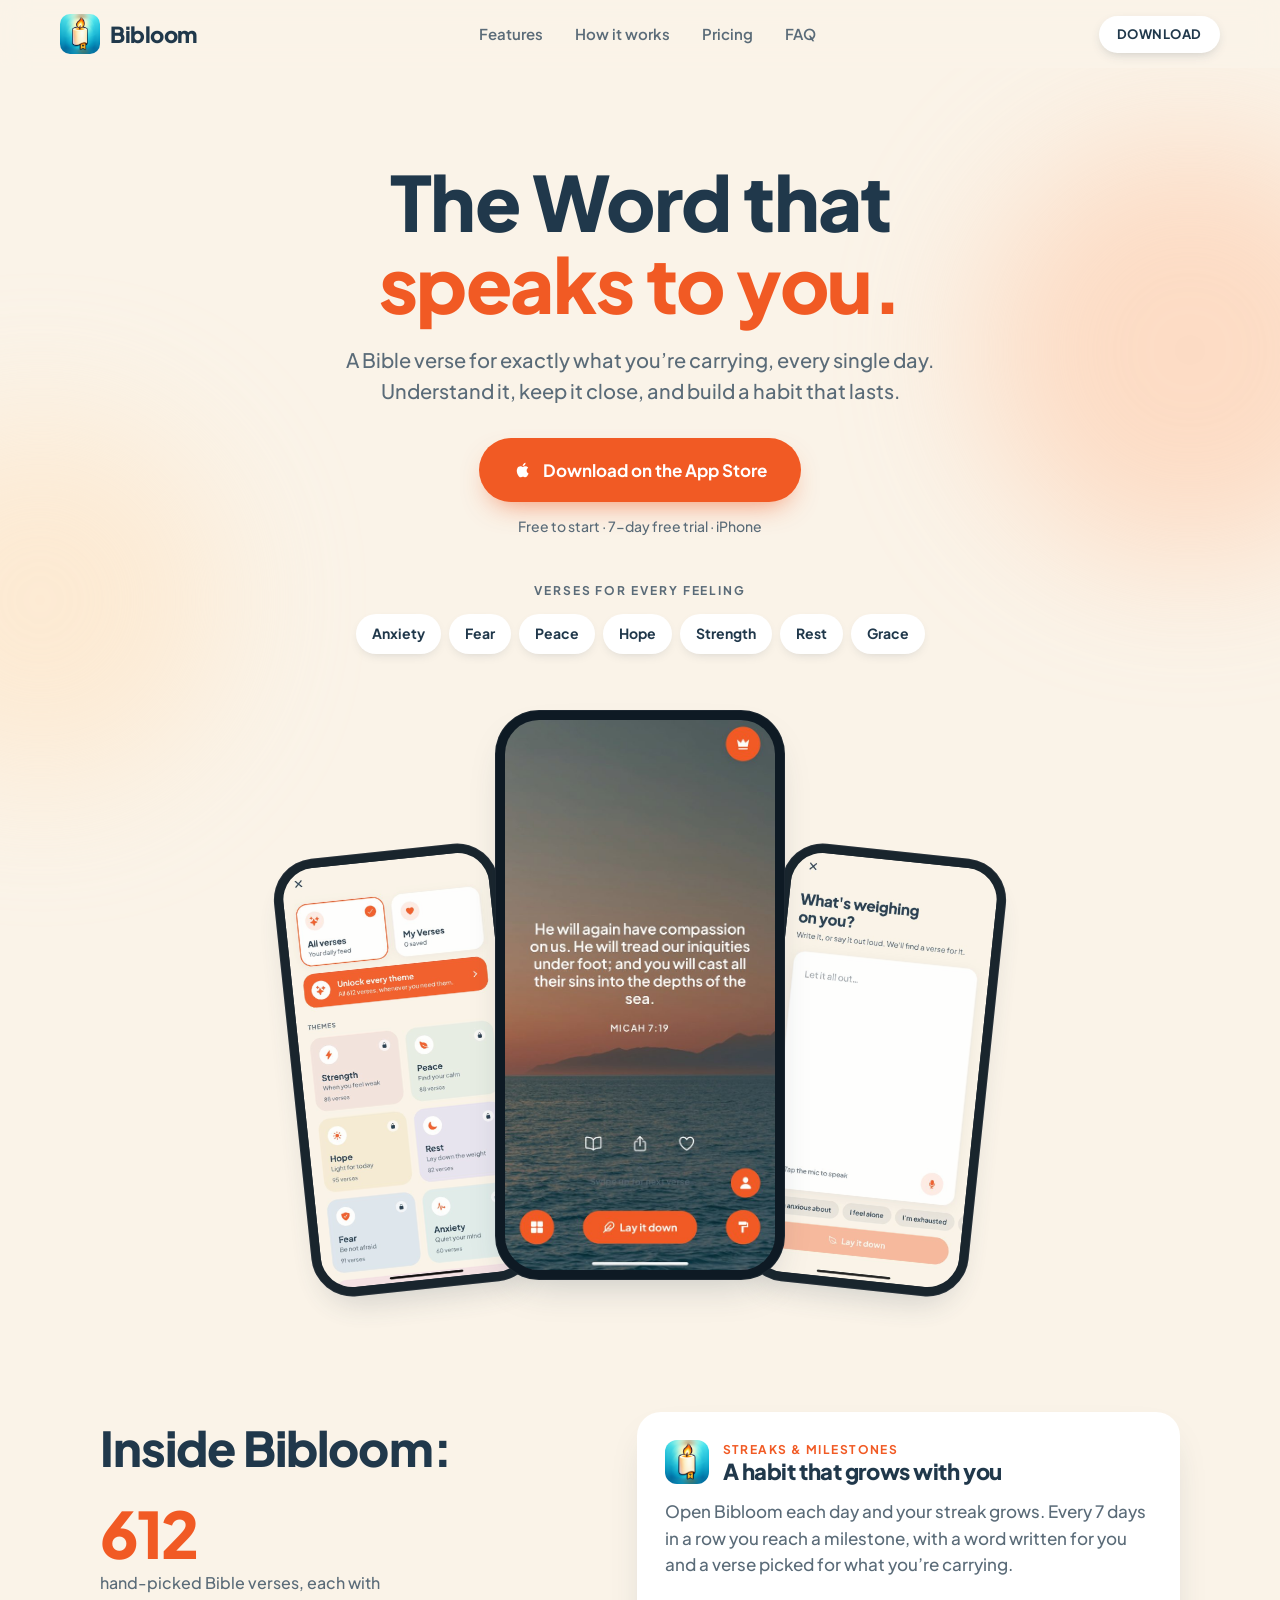
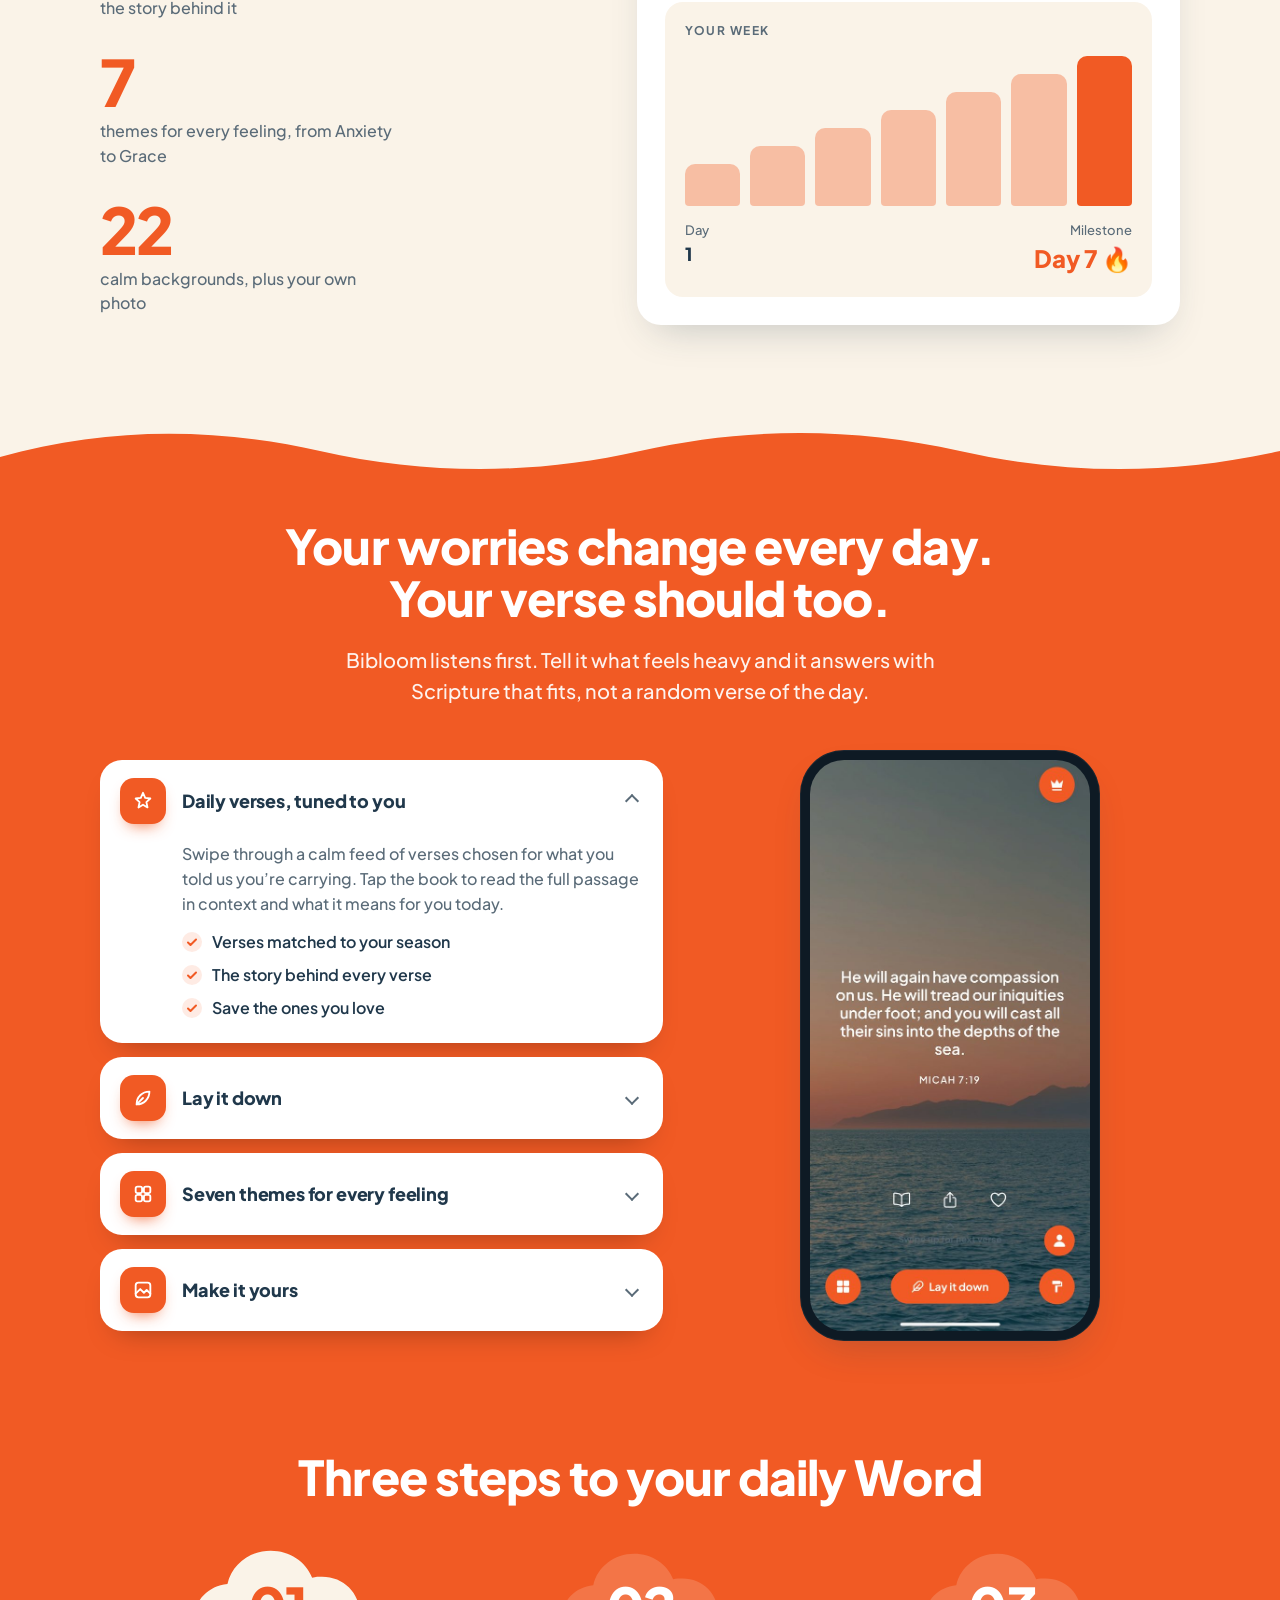
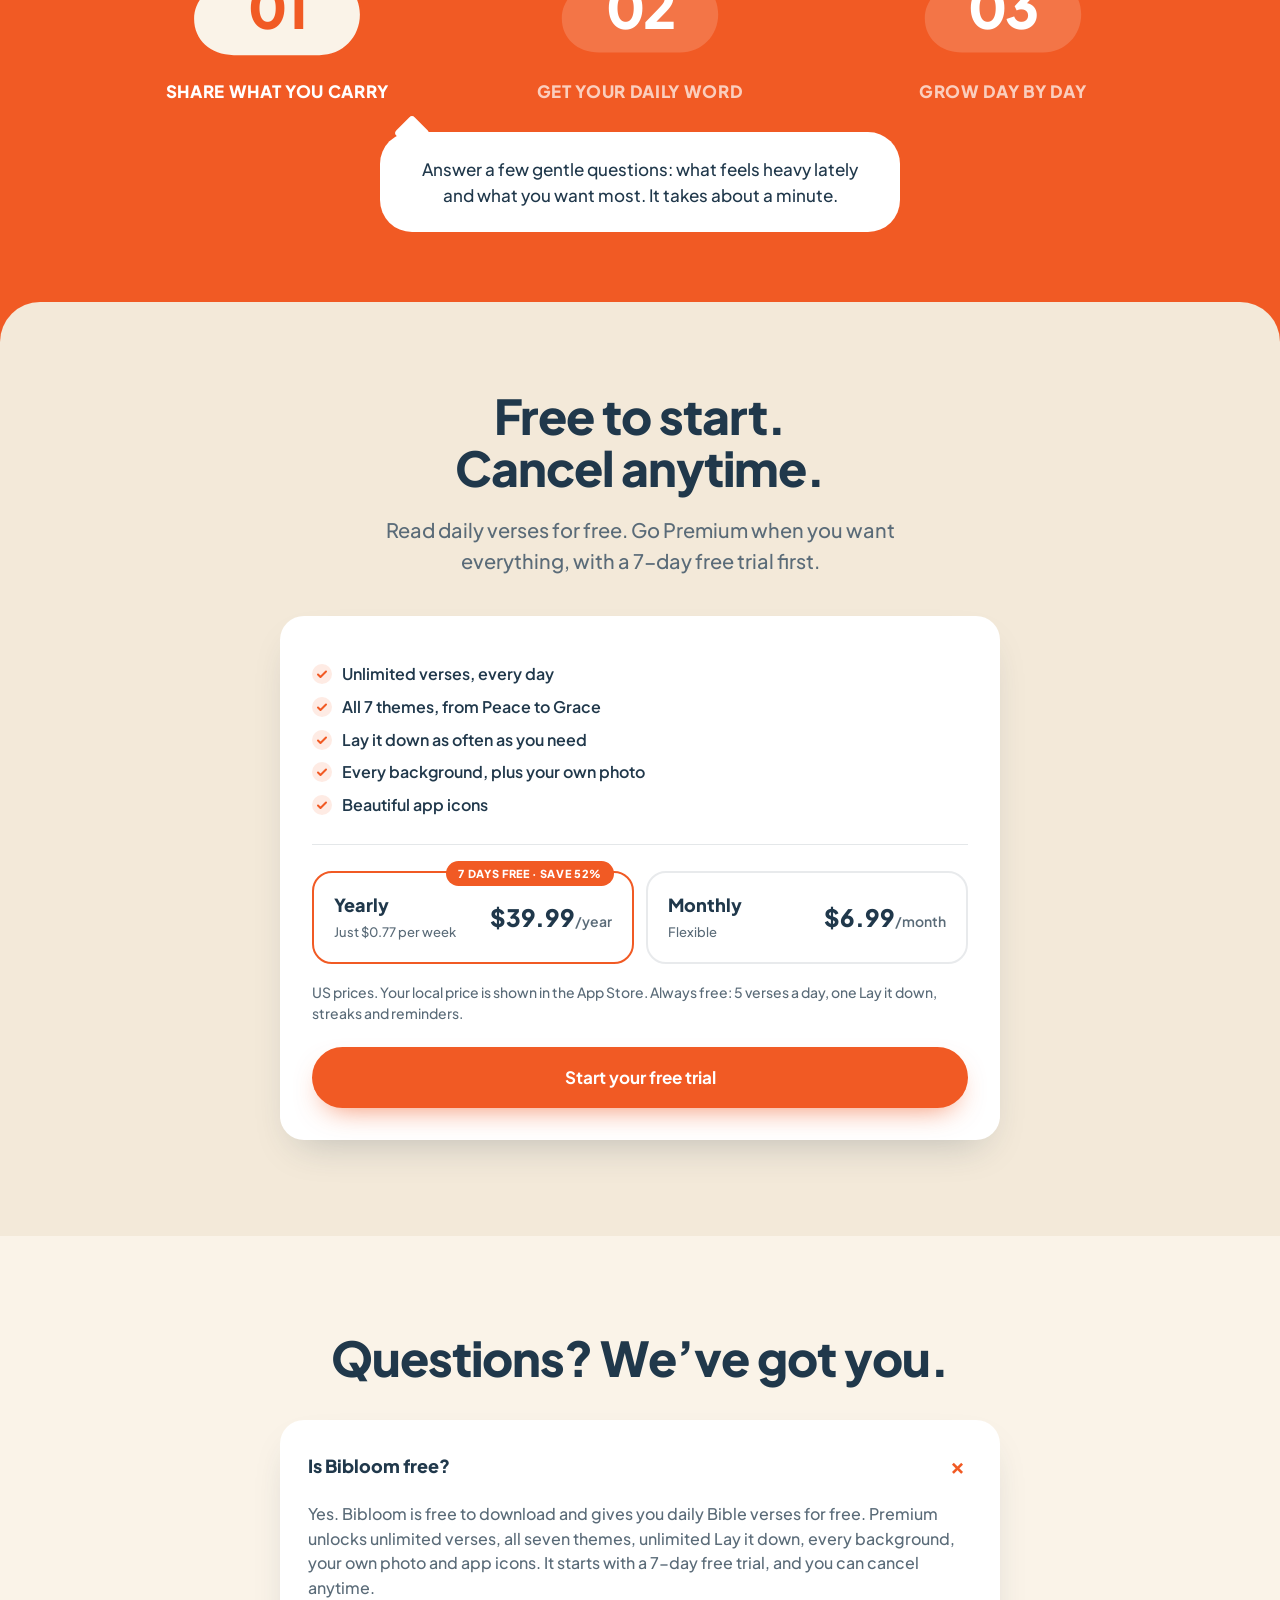
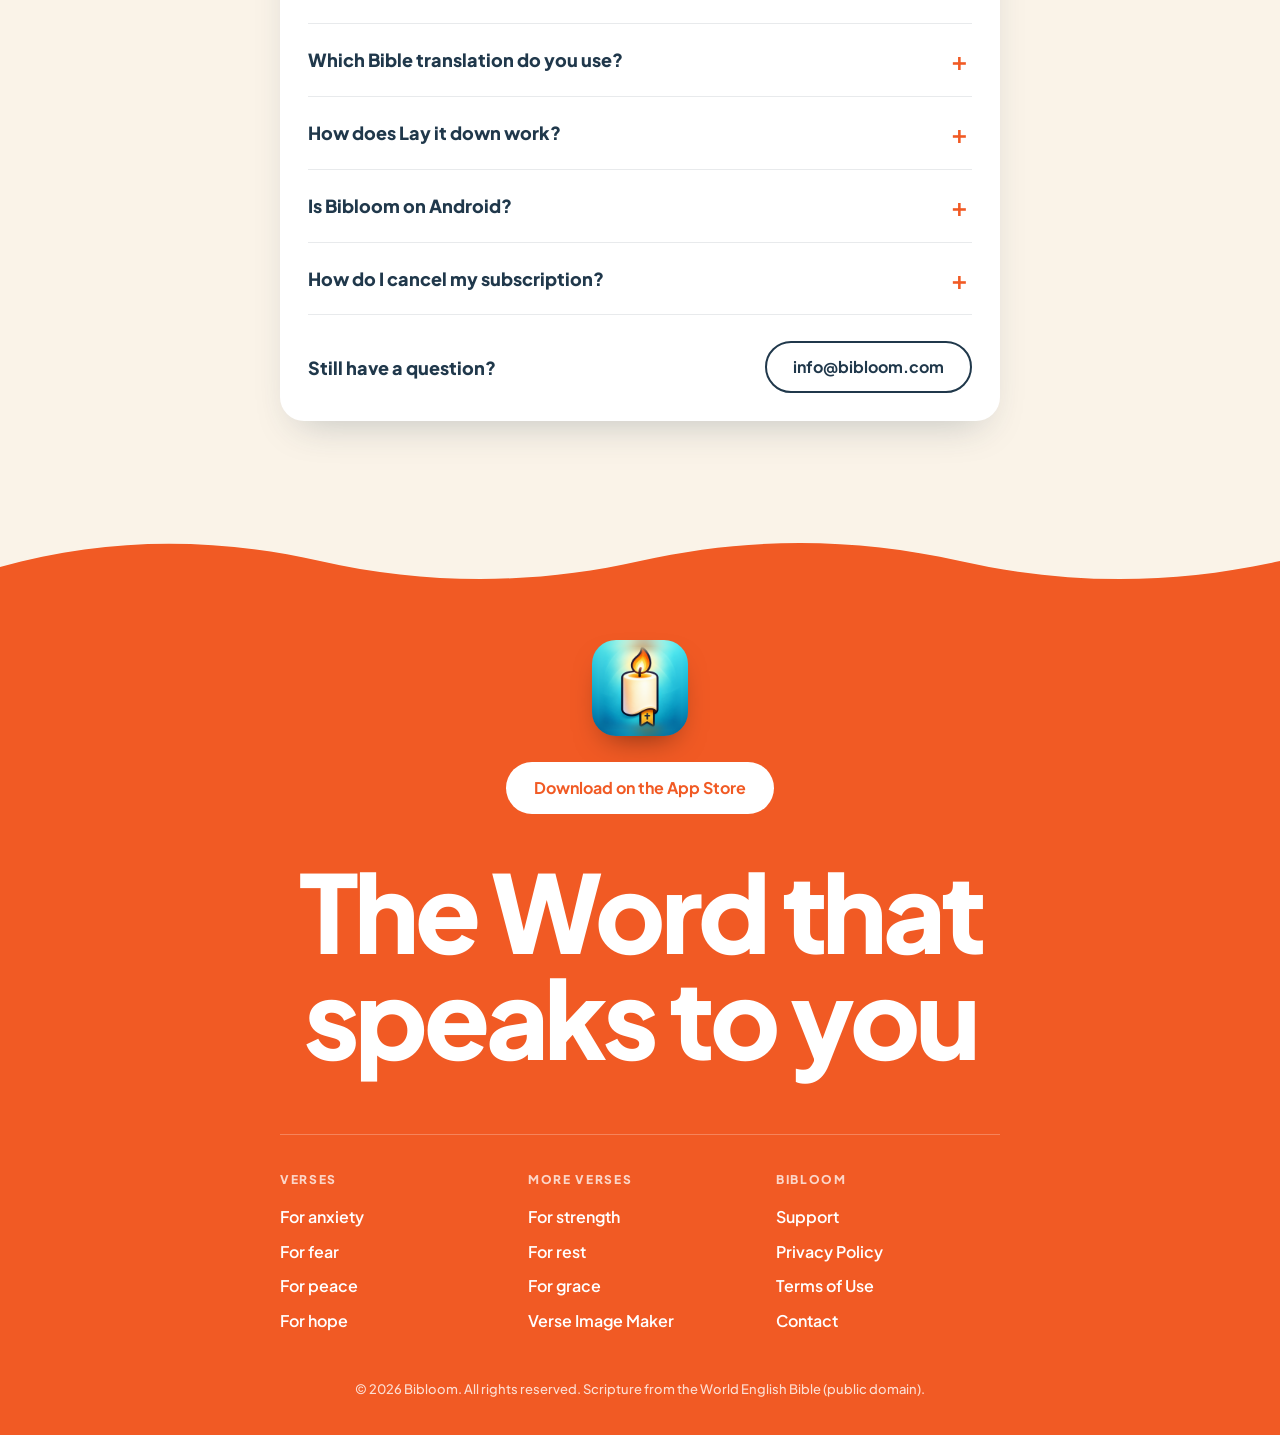
==== index.html @ 1c9a2fb6 "New landing page and app icon - Rebuilt the homepage with the new layout: hero with theme links,   p" ====
<!DOCTYPE html>
<html lang="en">
<head>
<meta charset="utf-8" />
<meta name="viewport" content="width=device-width, initial-scale=1" />

<title>Bibloom — Daily Bible Verses Tuned to How You Feel | iPhone App</title>
<meta name="description" content="Bibloom is a daily Bible verse app for iPhone. Get verses tuned to what you're carrying, understand the story behind each one, lay down what weighs on you, and build a daily habit. Verses for anxiety, fear, peace, hope, strength, rest and grace." />
<meta name="keywords" content="daily bible verses, bible verse of the day, bible app, bible verses for anxiety, bible verses for strength, bible verses for peace, bible verses for hope, christian app, devotional app, scripture app, encouraging bible verses" />
<link rel="canonical" href="https://maguid10.github.io/bibloom-site/" />
<meta name="theme-color" content="#FAF3E8" />
<meta name="robots" content="index, follow" />
<meta name="apple-itunes-app" content="app-id=6776219836" />

<meta property="og:type" content="website" />
<meta property="og:site_name" content="Bibloom" />
<meta property="og:title" content="Bibloom — The Word that speaks to you" />
<meta property="og:description" content="A Bible verse for exactly what you're carrying, every single day. Free to start on iPhone." />
<meta property="og:url" content="https://maguid10.github.io/bibloom-site/" />
<meta property="og:image" content="https://maguid10.github.io/bibloom-site/images/og.jpg" />
<meta name="twitter:card" content="summary_large_image" />
<meta name="twitter:title" content="Bibloom — The Word that speaks to you" />
<meta name="twitter:description" content="A Bible verse for exactly what you're carrying, every single day." />
<meta name="twitter:image" content="https://maguid10.github.io/bibloom-site/images/og.jpg" />

<link rel="icon" type="image/png" href="images/favicon.png" />
<link rel="apple-touch-icon" href="images/apple-touch-icon.png" />
<link rel="preconnect" href="https://fonts.googleapis.com" />
<link rel="preconnect" href="https://fonts.gstatic.com" crossorigin />
<link href="https://fonts.googleapis.com/css2?family=Plus+Jakarta+Sans:wght@500;600;700;800&display=swap" rel="stylesheet" />
<link rel="stylesheet" href="landing.css" />

<script type="application/ld+json">
{
  "@context": "https://schema.org",
  "@type": "MobileApplication",
  "name": "Bibloom",
  "operatingSystem": "iOS",
  "applicationCategory": "LifestyleApplication",
  "description": "A daily Bible verse app. Verses tuned to what you're carrying, the story behind every verse, Lay it down, themes, streaks and reminders.",
  "url": "https://maguid10.github.io/bibloom-site/",
  "downloadUrl": "https://apps.apple.com/app/id6776219836",
  "image": "https://maguid10.github.io/bibloom-site/images/icon.png",
  "offers": { "@type": "Offer", "price": "0", "priceCurrency": "USD" }
}
</script>
<script type="application/ld+json">
{
  "@context": "https://schema.org",
  "@type": "FAQPage",
  "mainEntity": [
    { "@type": "Question", "name": "Is Bibloom free?", "acceptedAnswer": { "@type": "Answer", "text": "Yes. Bibloom is free to download and gives you daily Bible verses for free. Bibloom Premium unlocks unlimited verses, all seven themes, unlimited Lay it down, every background, your own photo and app icons. It starts with a 7-day free trial and you can cancel anytime." } },
    { "@type": "Question", "name": "Which Bible translation does Bibloom use?", "acceptedAnswer": { "@type": "Answer", "text": "Bibloom uses the World English Bible (WEB), a modern public-domain translation." } },
    { "@type": "Question", "name": "How does Lay it down work?", "acceptedAnswer": { "@type": "Answer", "text": "Write or say what's weighing on you. Bibloom finds a real Bible verse that speaks to it, with a short word of encouragement." } },
    { "@type": "Question", "name": "Is Bibloom on Android?", "acceptedAnswer": { "@type": "Answer", "text": "Bibloom is available on iPhone today." } },
    { "@type": "Question", "name": "How do I cancel my subscription?", "acceptedAnswer": { "@type": "Answer", "text": "Open the Settings app on your iPhone, tap your name, then Subscriptions, and choose Bibloom. You can cancel anytime, including during the free trial." } }
  ]
}
</script>
</head>
<body>

<!-- ============ Header ============ -->
<header class="site-header" id="top">
  <div class="header-inner">
    <a class="brand" href="#top" aria-label="Bibloom home">
      <img src="images/icon.png" alt="" width="40" height="40" />
      <span>Bibloom</span>
    </a>
    <nav class="nav-desktop" aria-label="Main">
      <a href="#features">Features</a>
      <a href="#how-it-works">How it works</a>
      <a href="#pricing">Pricing</a>
      <a href="#faq">FAQ</a>
    </nav>
    <div class="header-actions">
      <a class="pill-btn" href="https://apps.apple.com/app/id6776219836">Download</a>
      <button class="menu-btn" type="button" aria-label="Open menu" aria-expanded="false" aria-controls="mobile-menu">
        <span></span><span></span>
      </button>
    </div>
  </div>
  <nav class="nav-mobile" id="mobile-menu" aria-label="Mobile" hidden>
    <a href="#features">Features</a>
    <a href="#how-it-works">How it works</a>
    <a href="#pricing">Pricing</a>
    <a href="#faq">FAQ</a>
    <a class="btn btn-primary" href="https://apps.apple.com/app/id6776219836">Download on the App Store</a>
  </nav>
</header>

<main>

<!-- ============ Hero ============ -->
<section class="hero">
  <div class="blob blob-1" aria-hidden="true"></div>
  <div class="blob blob-2" aria-hidden="true"></div>
  <div class="container hero-inner reveal">
    <h1>The Word that<br /><span class="accent">speaks to you.</span></h1>
    <p class="lead">A Bible verse for exactly what you’re carrying, every single day. Understand it, keep it close, and build a habit that lasts.</p>
    <a class="btn btn-primary btn-lg" href="https://apps.apple.com/app/id6776219836">
      <svg viewBox="0 0 24 24" width="20" height="20" aria-hidden="true"><path fill="currentColor" d="M16.37 12.6c-.02-2.2 1.8-3.26 1.88-3.31-1.02-1.5-2.62-1.7-3.19-1.72-1.36-.14-2.65.8-3.34.8-.69 0-1.75-.78-2.88-.76-1.48.02-2.85.86-3.61 2.19-1.54 2.67-.39 6.62 1.11 8.79.73 1.06 1.6 2.25 2.74 2.21 1.1-.04 1.52-.71 2.85-.71 1.33 0 1.7.71 2.87.69 1.18-.02 1.93-1.08 2.66-2.14.84-1.23 1.18-2.42 1.2-2.48-.03-.01-2.3-.88-2.29-3.56zM14.2 6.13c.6-.73 1.01-1.75.9-2.76-.87.04-1.92.58-2.54 1.31-.56.64-1.05 1.67-.92 2.66.97.07 1.96-.49 2.56-1.21z"/></svg>
      Download on the App Store
    </a>
    <p class="fine">Free to start · 7-day free trial · iPhone</p>

    <p class="kicker">Verses for every feeling</p>
    <ul class="theme-row">
      <li><a href="bible-verses-for-anxiety/">Anxiety</a></li>
      <li><a href="bible-verses-for-fear/">Fear</a></li>
      <li><a href="bible-verses-for-peace/">Peace</a></li>
      <li><a href="bible-verses-for-hope/">Hope</a></li>
      <li><a href="bible-verses-for-strength/">Strength</a></li>
      <li><a href="bible-verses-for-rest/">Rest</a></li>
      <li><a href="bible-verses-for-grace/">Grace</a></li>
    </ul>
  </div>

  <div class="container phones reveal">
    <figure class="phone phone-side"><img src="images/screens/categories.jpg" alt="Bibloom categories: Strength, Peace, Hope, Rest, Fear, Anxiety and Grace" loading="lazy" /></figure>
    <figure class="phone phone-main"><img src="images/screens/home.jpg" alt="Bibloom home feed showing Micah 7:19 over a sunset sea" /></figure>
    <figure class="phone phone-side"><img src="images/screens/lay-it-down.jpg" alt="Lay it down: What's weighing on you?" loading="lazy" /></figure>
  </div>
</section>

<!-- ============ Numbers + streak card ============ -->
<section class="numbers">
  <div class="container numbers-grid">
    <div class="reveal">
      <h2 class="section-title left">Inside Bibloom:</h2>
      <dl class="stats">
        <div><dt>612</dt><dd>hand-picked Bible verses, each with the story behind it</dd></div>
        <div><dt>7</dt><dd>themes for every feeling, from Anxiety to Grace</dd></div>
        <div><dt>22</dt><dd>calm backgrounds, plus your own photo</dd></div>
      </dl>
    </div>

    <article class="card streak-card reveal">
      <div class="card-head">
        <img src="images/icon.png" alt="" width="44" height="44" />
        <div>
          <p class="card-kicker">Streaks &amp; milestones</p>
          <h3>A habit that grows with you</h3>
        </div>
      </div>
      <p>Open Bibloom each day and your streak grows. Every 7 days in a row you reach a milestone, with a word written for you and a verse picked for what you’re carrying.</p>
      <div class="week" aria-label="Example week of a streak">
        <p class="week-label">Your week</p>
        <div class="week-bars">
          <span style="--h:28%"></span><span style="--h:40%"></span><span style="--h:52%"></span><span style="--h:64%"></span><span style="--h:76%"></span><span style="--h:88%"></span><span class="peak" style="--h:100%"></span>
        </div>
        <div class="week-foot">
          <div><small>Day</small><strong>1</strong></div>
          <div class="right"><small>Milestone</small><strong class="accent">Day 7 🔥</strong></div>
        </div>
      </div>
    </article>
  </div>
</section>

<!-- ============ Features (accent section) ============ -->
<div class="wave wave-top" aria-hidden="true"><svg viewBox="0 0 1440 80" preserveAspectRatio="none"><path d="M0,48 C120,8 240,8 360,40 C480,72 600,72 720,40 C840,8 960,8 1080,40 C1200,72 1320,72 1440,40 L1440,80 L0,80 Z"/></svg></div>
<section class="accent-section" id="features">
  <div class="container">
    <div class="section-intro reveal">
      <h2 class="section-title light">Your worries change every day.<br />Your verse should too.</h2>
      <p class="lead light">Bibloom listens first. Tell it what feels heavy and it answers with Scripture that fits, not a random verse of the day.</p>
    </div>

    <div class="features reveal">
      <div class="feature-list" role="tablist" aria-label="Bibloom features">
        <details class="feature" open data-shot="images/screens/home.jpg">
          <summary role="tab">
            <span class="f-icon" aria-hidden="true"><svg viewBox="0 0 24 24"><path d="M12 3l2.4 5.6L20 9.3l-4.3 3.9 1.2 5.8L12 16l-4.9 3 1.2-5.8L4 9.3l5.6-.7z"/></svg></span>
            <span class="f-title">Daily verses, tuned to you</span>
            <span class="chev" aria-hidden="true"></span>
          </summary>
          <div class="f-body">
            <p>Swipe through a calm feed of verses chosen for what you told us you’re carrying. Tap the book to read the full passage in context and what it means for you today.</p>
            <ul class="ticks"><li>Verses matched to your season</li><li>The story behind every verse</li><li>Save the ones you love</li></ul>
            <img class="f-shot-inline" src="images/screens/home.jpg" alt="Bibloom verse feed" loading="lazy" />
          </div>
        </details>

        <details class="feature" data-shot="images/screens/lay-it-down.jpg">
          <summary role="tab">
            <span class="f-icon" aria-hidden="true"><svg viewBox="0 0 24 24"><path d="M5 19c8 0 14-6 14-14-8 0-14 6-14 14zm0 0l7-7"/></svg></span>
            <span class="f-title">Lay it down</span>
            <span class="chev" aria-hidden="true"></span>
          </summary>
          <div class="f-body">
            <p>Write it, or say it out loud. Bibloom meets you with a real Bible verse that speaks to it and a short word of encouragement. A quiet way to give your worries to God.</p>
            <ul class="ticks"><li>Type or speak, on-device voice input</li><li>A real verse, never made up</li><li>Share it as a beautiful image</li></ul>
            <img class="f-shot-inline" src="images/screens/lay-it-down.jpg" alt="Lay it down screen" loading="lazy" />
          </div>
        </details>

        <details class="feature" data-shot="images/screens/categories.jpg">
          <summary role="tab">
            <span class="f-icon" aria-hidden="true"><svg viewBox="0 0 24 24"><rect x="4" y="4" width="7" height="7" rx="2"/><rect x="13" y="4" width="7" height="7" rx="2"/><rect x="4" y="13" width="7" height="7" rx="2"/><rect x="13" y="13" width="7" height="7" rx="2"/></svg></span>
            <span class="f-title">Seven themes for every feeling</span>
            <span class="chev" aria-hidden="true"></span>
          </summary>
          <div class="f-body">
            <p>Strength when you feel weak. Peace to find your calm. Hope, Rest, Fear, Anxiety and Grace. Jump straight to the words you need right now.</p>
            <ul class="ticks"><li>7 themes, over 600 verses</li><li>My Verses for everything you saved</li><li>New verses every day</li></ul>
            <img class="f-shot-inline" src="images/screens/categories.jpg" alt="Bibloom themes" loading="lazy" />
          </div>
        </details>

        <details class="feature" data-shot="images/screens/customize.jpg">
          <summary role="tab">
            <span class="f-icon" aria-hidden="true"><svg viewBox="0 0 24 24"><rect x="4" y="4" width="16" height="16" rx="3"/><path d="M4 16l5-5 4 4 3-3 4 4"/></svg></span>
            <span class="f-title">Make it yours</span>
            <span class="chev" aria-hidden="true"></span>
          </summary>
          <div class="f-body">
            <p>Pick from 22 calm backgrounds or use your own photo, and choose the app icon you love. Every verse feels like it was made for you.</p>
            <ul class="ticks"><li>22 backgrounds</li><li>Your own photo as background</li><li>Beautiful app icons</li></ul>
            <img class="f-shot-inline" src="images/screens/customize.jpg" alt="Customize backgrounds and app icons" loading="lazy" />
          </div>
        </details>
      </div>

      <figure class="phone feature-phone" aria-hidden="true"><img id="feature-shot" src="images/screens/home.jpg" alt="" /></figure>
    </div>
  </div>

  <!-- How it works -->
  <div class="container steps-wrap" id="how-it-works">
    <h2 class="section-title light reveal">Three steps to your daily Word</h2>
    <div class="steps reveal" role="tablist">
      <button class="step is-active" type="button" data-step="0" role="tab" aria-selected="true">
        <span class="step-num"><svg class="cloud" viewBox="0 0 200 140" aria-hidden="true"><path d="M52 124c-26 0-44-17-44-40 0-21 16-37 37-39 5-22 25-37 48-37 21 0 39 12 46 30 4-1 7-1 11-1 24 0 42 18 42 42 0 25-19 45-45 45z"/></svg><b>01</b></span>
        <span class="step-title">Share what you carry</span>
      </button>
      <button class="step" type="button" data-step="1" role="tab" aria-selected="false">
        <span class="step-num"><svg class="cloud" viewBox="0 0 200 140" aria-hidden="true"><path d="M52 124c-26 0-44-17-44-40 0-21 16-37 37-39 5-22 25-37 48-37 21 0 39 12 46 30 4-1 7-1 11-1 24 0 42 18 42 42 0 25-19 45-45 45z"/></svg><b>02</b></span>
        <span class="step-title">Get your daily Word</span>
      </button>
      <button class="step" type="button" data-step="2" role="tab" aria-selected="false">
        <span class="step-num"><svg class="cloud" viewBox="0 0 200 140" aria-hidden="true"><path d="M52 124c-26 0-44-17-44-40 0-21 16-37 37-39 5-22 25-37 48-37 21 0 39 12 46 30 4-1 7-1 11-1 24 0 42 18 42 42 0 25-19 45-45 45z"/></svg><b>03</b></span>
        <span class="step-title">Grow day by day</span>
      </button>
    </div>
    <div class="bubble reveal" aria-live="polite">
      <p data-copy="0">Answer a few gentle questions: what feels heavy lately and what you want most. It takes about a minute.</p>
      <p data-copy="1" hidden>Your feed fills with verses for exactly that, each with the story behind it. Save them, share them, or lay down something new.</p>
      <p data-copy="2" hidden>Gentle reminders through your day, a streak that grows, and a milestone every 7 days to celebrate how far you’ve come.</p>
    </div>
  </div>
</section>

<!-- ============ Pricing ============ -->
<section class="pricing" id="pricing">
  <div class="container narrow">
    <div class="section-intro reveal">
      <h2 class="section-title">Free to start.<br />Cancel anytime.</h2>
      <p class="lead">Read daily verses for free. Go Premium when you want everything, with a 7-day free trial first.</p>
    </div>

    <article class="card price-card reveal">
      <ul class="ticks dark">
        <li>Unlimited verses, every day</li>
        <li>All 7 themes, from Peace to Grace</li>
        <li>Lay it down as often as you need</li>
        <li>Every background, plus your own photo</li>
        <li>Beautiful app icons</li>
      </ul>
      <hr />
      <div class="plans">
        <div class="plan plan-best">
          <span class="plan-badge">7 days free · Save 52%</span>
          <div><strong>Yearly</strong><small>Just $0.77 per week</small></div>
          <p class="plan-price">$39.99<span>/year</span></p>
        </div>
        <div class="plan">
          <div><strong>Monthly</strong><small>Flexible</small></div>
          <p class="plan-price">$6.99<span>/month</span></p>
        </div>
      </div>
      <p class="note">US prices. Your local price is shown in the App Store. Always free: 5 verses a day, one Lay it down, streaks and reminders.</p>
      <a class="btn btn-primary btn-block" href="https://apps.apple.com/app/id6776219836">Start your free trial</a>
    </article>
  </div>
</section>

<!-- ============ FAQ + contact ============ -->
<section class="faq" id="faq">
  <div class="container narrow">
    <div class="section-intro reveal">
      <h2 class="section-title">Questions? We’ve got you.</h2>
    </div>
    <div class="card faq-card reveal">
      <details class="qa" open>
        <summary>Is Bibloom free?</summary>
        <p>Yes. Bibloom is free to download and gives you daily Bible verses for free. Premium unlocks unlimited verses, all seven themes, unlimited Lay it down, every background, your own photo and app icons. It starts with a 7-day free trial, and you can cancel anytime.</p>
      </details>
      <details class="qa">
        <summary>Which Bible translation do you use?</summary>
        <p>Bibloom uses the World English Bible (WEB), a modern public-domain translation.</p>
      </details>
      <details class="qa">
        <summary>How does Lay it down work?</summary>
        <p>Write or say what’s weighing on you. Bibloom finds a real Bible verse that speaks to it, with a short word of encouragement. If you’re going through something very hard, it points you to people who can help right away.</p>
      </details>
      <details class="qa">
        <summary>Is Bibloom on Android?</summary>
        <p>Bibloom is available on iPhone today.</p>
      </details>
      <details class="qa">
        <summary>How do I cancel my subscription?</summary>
        <p>Open the Settings app on your iPhone, tap your name, then Subscriptions, and choose Bibloom. You can cancel anytime, including during the free trial.</p>
      </details>
      <div class="contact">
        <p>Still have a question?</p>
        <a class="btn btn-outline" href="mailto:info@bibloom.com">info@bibloom.com</a>
      </div>
    </div>
  </div>
</section>

</main>

<!-- ============ Footer ============ -->
<div class="wave wave-top" aria-hidden="true"><svg viewBox="0 0 1440 80" preserveAspectRatio="none"><path d="M0,48 C120,8 240,8 360,40 C480,72 600,72 720,40 C840,8 960,8 1080,40 C1200,72 1320,72 1440,40 L1440,80 L0,80 Z"/></svg></div>
<footer class="site-footer">
  <div class="container">
    <div class="footer-mark">
      <img src="images/icon.png" alt="Bibloom" width="96" height="96" />
    </div>
    <a class="btn btn-light" href="https://apps.apple.com/app/id6776219836">Download on the App Store</a>
    <p class="footer-title">The Word that<br />speaks to you</p>

    <div class="footer-links">
      <div>
        <p>Verses</p>
        <a href="bible-verses-for-anxiety/">For anxiety</a>
        <a href="bible-verses-for-fear/">For fear</a>
        <a href="bible-verses-for-peace/">For peace</a>
        <a href="bible-verses-for-hope/">For hope</a>
      </div>
      <div>
        <p>More verses</p>
        <a href="bible-verses-for-strength/">For strength</a>
        <a href="bible-verses-for-rest/">For rest</a>
        <a href="bible-verses-for-grace/">For grace</a>
        <a href="image-maker/">Verse Image Maker</a>
      </div>
      <div>
        <p>Bibloom</p>
        <a href="https://maguid10.github.io/bibloom-legal/support.html">Support</a>
        <a href="https://maguid10.github.io/bibloom-legal/privacy.html">Privacy Policy</a>
        <a href="https://maguid10.github.io/bibloom-legal/terms.html">Terms of Use</a>
        <a href="mailto:info@bibloom.com">Contact</a>
      </div>
    </div>
    <p class="copyright">© 2026 Bibloom. All rights reserved. Scripture from the World English Bible (public domain).</p>
  </div>
</footer>

<script src="landing.js" defer></script>
</body>
</html>
---- landing.css ----
/* Bibloom landing — same palette and type as the app. */
:root {
  --cream: #FAF3E8;
  --cream-2: #F3E9D9;
  --ink: #20384B;
  --ink-soft: #5A6B78;
  --accent: #F15A24;
  --accent-dark: #D9481A;
  --accent-soft: rgba(241, 90, 36, 0.12);
  --white: #FFFFFF;
  --radius: 24px;
  --shadow: 0 18px 40px -18px rgba(32, 56, 75, 0.28);
  --font: 'Plus Jakarta Sans', system-ui, -apple-system, 'Segoe UI', sans-serif;
}

*,
*::before,
*::after { box-sizing: border-box; }

html { scroll-behavior: smooth; scroll-padding-top: 88px; }

body {
  margin: 0;
  background: var(--cream);
  color: var(--ink);
  font-family: var(--font);
  font-weight: 500;
  line-height: 1.55;
  -webkit-font-smoothing: antialiased;
  overflow-x: hidden;
}

img { max-width: 100%; display: block; }
a { color: inherit; }
h1, h2, h3 { margin: 0; font-weight: 800; letter-spacing: -0.02em; line-height: 1.08; }
p { margin: 0; }

.container { width: 100%; max-width: 1120px; margin: 0 auto; padding: 0 20px; }
.container.narrow { max-width: 760px; }
.accent { color: var(--accent); }

/* ---------- Buttons ---------- */
.btn {
  display: inline-flex;
  align-items: center;
  justify-content: center;
  gap: 10px;
  font: 700 16px/1 var(--font);
  text-decoration: none;
  border-radius: 999px;
  padding: 16px 26px;
  border: 2px solid transparent;
  transition: transform .15s ease, box-shadow .2s ease, background .2s ease;
  cursor: pointer;
}
.btn:active { transform: scale(.98); }
.btn-primary { background: var(--accent); color: var(--white); box-shadow: 0 12px 28px -12px rgba(241, 90, 36, .7); }
.btn-primary:hover { background: var(--accent-dark); }
.btn-lg { padding: 20px 32px; font-size: 17px; }
.btn-block { width: 100%; padding: 20px; font-size: 17px; }
.btn-outline { border-color: var(--ink); color: var(--ink); background: transparent; }
.btn-outline:hover { background: var(--ink); color: var(--white); }
.btn-light { background: var(--white); color: var(--accent); }

.pill-btn {
  font: 700 13px/1 var(--font);
  letter-spacing: .04em;
  text-transform: uppercase;
  text-decoration: none;
  padding: 12px 18px;
  border-radius: 999px;
  background: var(--white);
  box-shadow: 0 4px 12px -4px rgba(32, 56, 75, .25);
}

/* ---------- Header ---------- */
.site-header {
  position: fixed;
  inset: 0 0 auto 0;
  z-index: 50;
  background: rgba(250, 243, 232, .82);
  -webkit-backdrop-filter: blur(14px);
  backdrop-filter: blur(14px);
}
.header-inner {
  max-width: 1200px;
  margin: 0 auto;
  padding: 14px 20px;
  display: flex;
  align-items: center;
  justify-content: space-between;
  gap: 16px;
}
.brand { display: flex; align-items: center; gap: 10px; text-decoration: none; font-weight: 800; font-size: 22px; letter-spacing: -0.02em; }
.brand img { border-radius: 10px; }
.nav-desktop { display: none; gap: 32px; }
.nav-desktop a { text-decoration: none; font-weight: 600; font-size: 15px; color: var(--ink-soft); }
.nav-desktop a:hover { color: var(--ink); }
.header-actions { display: flex; align-items: center; gap: 10px; }
.menu-btn {
  width: 46px; height: 46px;
  border-radius: 14px;
  border: 1.5px solid rgba(32, 56, 75, .15);
  background: var(--white);
  display: grid; place-content: center; gap: 6px;
  cursor: pointer;
}
.menu-btn span { width: 20px; height: 2px; border-radius: 2px; background: var(--ink); transition: transform .2s ease; }
.menu-btn[aria-expanded="true"] span:first-child { transform: translateY(4px) rotate(45deg); }
.menu-btn[aria-expanded="true"] span:last-child { transform: translateY(-4px) rotate(-45deg); }
.nav-mobile {
  display: flex; flex-direction: column; gap: 4px;
  padding: 8px 20px 20px;
}
.nav-mobile[hidden] { display: none; }
.nav-mobile a:not(.btn) { padding: 12px 4px; font-weight: 700; font-size: 18px; text-decoration: none; border-bottom: 1px solid rgba(32, 56, 75, .08); }
.nav-mobile .btn { margin-top: 12px; }

/* ---------- Hero ---------- */
.hero { position: relative; overflow: hidden; padding: 120px 0 40px; text-align: center; }
.blob { position: absolute; border-radius: 50%; filter: blur(70px); opacity: .55; pointer-events: none; }
.blob-1 { width: 420px; height: 420px; background: #FFC9A8; top: 140px; right: -120px; }
.blob-2 { width: 360px; height: 360px; background: #FFE3C2; top: 420px; left: -140px; }
.hero-inner { position: relative; }
.hero h1 { font-size: clamp(40px, 8vw, 76px); }
.lead { font-size: clamp(17px, 2.2vw, 20px); color: var(--ink-soft); max-width: 620px; margin: 20px auto 0; }
.hero .btn-lg { margin-top: 32px; }
.fine { margin-top: 14px; font-size: 14px; color: var(--ink-soft); }
.kicker { margin-top: 44px; font-size: 12px; font-weight: 700; letter-spacing: .16em; text-transform: uppercase; color: var(--ink-soft); }
.theme-row { list-style: none; padding: 0; margin: 14px auto 0; display: flex; flex-wrap: wrap; justify-content: center; gap: 8px; max-width: 640px; }
.theme-row a {
  display: inline-block; text-decoration: none;
  padding: 9px 16px; border-radius: 999px;
  background: var(--white); font-weight: 700; font-size: 14px;
  box-shadow: 0 4px 12px -6px rgba(32, 56, 75, .25);
  transition: transform .15s ease, color .15s ease;
}
.theme-row a:hover { transform: translateY(-2px); color: var(--accent); }

/* Phone mockups */
.phones { position: relative; display: flex; justify-content: center; align-items: flex-end; gap: 0; margin-top: 56px; }
.phone {
  margin: 0;
  background: #0E1A24;
  padding: 10px;
  border-radius: 44px;
  box-shadow: var(--shadow), 0 0 0 1px rgba(255, 255, 255, .06) inset;
}
.phone img { border-radius: 34px; width: 100%; height: auto; }
.phone-main { width: min(290px, 64vw); z-index: 2; }
.phone-side { width: min(240px, 44vw); transform: translateY(24px) scale(.94); opacity: .95; }
.phone-side:first-child { margin-right: -48px; transform: translateY(24px) rotate(-6deg) scale(.94); }
.phone-side:last-child { margin-left: -48px; transform: translateY(24px) rotate(6deg) scale(.94); }

/* ---------- Numbers + streak card ---------- */
.numbers { padding: 72px 0 96px; }
.numbers-grid { display: grid; gap: 40px; }
.section-title { font-size: clamp(32px, 5vw, 48px); text-align: center; }
.section-title.left { text-align: left; }
.section-title.light, .lead.light { color: var(--white); }
.lead.light { opacity: .92; }
.stats { margin: 28px 0 0; display: grid; gap: 28px; }
.stats dt { font-size: clamp(48px, 7vw, 64px); font-weight: 800; color: var(--accent); line-height: 1; letter-spacing: -0.03em; }
.stats dd { margin: 6px 0 0; max-width: 300px; color: var(--ink-soft); }

.card { background: var(--white); border-radius: var(--radius); box-shadow: var(--shadow); padding: 28px; }
.card-head { display: flex; align-items: center; gap: 14px; margin-bottom: 14px; }
.card-head img { border-radius: 12px; }
.card-kicker { font-size: 12px; font-weight: 700; letter-spacing: .12em; text-transform: uppercase; color: var(--accent); }
.card h3 { font-size: 22px; }
.streak-card > p { color: var(--ink-soft); font-size: 17px; }
.week { margin-top: 24px; background: var(--cream); border-radius: 18px; padding: 20px; }
.week-label { font-size: 12px; font-weight: 700; letter-spacing: .12em; text-transform: uppercase; color: var(--ink-soft); }
.week-bars { height: 150px; display: flex; align-items: flex-end; gap: 10px; margin-top: 16px; }
.week-bars span {
  flex: 1; height: var(--h);
  border-radius: 10px 10px 4px 4px;
  background: rgba(241, 90, 36, .35);
  transform-origin: bottom; transform: scaleY(0);
  transition: transform .7s cubic-bezier(.2, .8, .2, 1);
}
.week-bars span.peak { background: var(--accent); }
.is-visible .week-bars span { transform: scaleY(1); }
.week-bars span:nth-child(2) { transition-delay: .08s; }
.week-bars span:nth-child(3) { transition-delay: .16s; }
.week-bars span:nth-child(4) { transition-delay: .24s; }
.week-bars span:nth-child(5) { transition-delay: .32s; }
.week-bars span:nth-child(6) { transition-delay: .40s; }
.week-bars span:nth-child(7) { transition-delay: .48s; }
.week-foot { display: flex; justify-content: space-between; margin-top: 14px; }
.week-foot small { display: block; font-size: 13px; color: var(--ink-soft); }
.week-foot strong { font-size: 18px; font-weight: 800; }
.week-foot .right { text-align: right; }
.week-foot .accent { font-size: 24px; }

/* ---------- Waves ---------- */
.wave { line-height: 0; margin-bottom: -1px; }
.wave svg { width: 100%; height: 60px; fill: var(--accent); }

/* ---------- Accent section: features + steps ---------- */
.accent-section { background: var(--accent); padding: 40px 0 110px; }
.section-intro { text-align: center; max-width: 720px; margin: 0 auto; }
.features { display: grid; gap: 32px; margin-top: 44px; align-items: center; }
.feature-list { display: grid; gap: 14px; }
.feature { background: var(--white); border-radius: 22px; box-shadow: 0 16px 30px -18px rgba(0, 0, 0, .35); overflow: hidden; }
.feature summary {
  list-style: none; cursor: pointer;
  display: flex; align-items: center; gap: 16px;
  padding: 18px 20px;
}
.feature summary::-webkit-details-marker { display: none; }
.f-icon {
  flex: none; width: 46px; height: 46px; border-radius: 14px;
  background: var(--accent); display: grid; place-items: center;
  box-shadow: 0 8px 16px -8px rgba(241, 90, 36, .9);
}
.f-icon svg { width: 22px; height: 22px; fill: none; stroke: var(--white); stroke-width: 2; stroke-linecap: round; stroke-linejoin: round; }
.f-title { flex: 1; font-weight: 800; font-size: 18px; letter-spacing: -0.01em; }
.chev { width: 10px; height: 10px; border-right: 2px solid var(--ink-soft); border-bottom: 2px solid var(--ink-soft); transform: rotate(45deg); transition: transform .2s ease; margin-right: 6px; }
.feature[open] .chev { transform: rotate(-135deg); }
.f-body { padding: 0 20px 22px 82px; color: var(--ink-soft); }
.ticks { list-style: none; padding: 0; margin: 14px 0 0; display: grid; gap: 8px; }
.ticks li { position: relative; padding-left: 30px; color: var(--ink); font-weight: 600; }
.ticks li::before {
  content: ''; position: absolute; left: 0; top: 2px;
  width: 20px; height: 20px; border-radius: 50%;
  background: var(--accent-soft) url("data:image/svg+xml,%3Csvg xmlns='http://www.w3.org/2000/svg' viewBox='0 0 20 20'%3E%3Cpath d='M6 10.5l2.5 2.5L14 7.5' fill='none' stroke='%23F15A24' stroke-width='2' stroke-linecap='round' stroke-linejoin='round'/%3E%3C/svg%3E") center/20px no-repeat;
}
.f-shot-inline { width: 72%; max-width: 260px; margin: 22px auto 0; border-radius: 26px; box-shadow: var(--shadow); }
.feature-phone { display: none; }

.steps-wrap { margin-top: 110px; text-align: center; }
.steps { display: grid; grid-template-columns: repeat(3, 1fr); gap: 8px; margin-top: 44px; }
.step { background: none; border: 0; cursor: pointer; color: var(--white); font-family: var(--font); display: grid; justify-items: center; gap: 14px; padding: 0; }
.step-num { position: relative; display: grid; place-items: center; width: clamp(96px, 20vw, 170px); aspect-ratio: 200 / 140; }
.step-num .cloud { position: absolute; inset: 0; width: 100%; height: 100%; fill: rgba(255, 255, 255, .16); transition: fill .3s ease, transform .3s ease; }
.step-num b { position: relative; font-weight: 800; font-size: clamp(30px, 6vw, 56px); letter-spacing: -0.03em; transition: color .3s ease; }
.step-title { font-weight: 800; font-size: clamp(12px, 1.8vw, 17px); text-transform: uppercase; letter-spacing: .04em; opacity: .7; transition: opacity .3s ease; }
.step.is-active .cloud { fill: var(--cream); transform: scale(1.06); }
.step.is-active b { color: var(--accent); }
.step.is-active .step-title { opacity: 1; }
.bubble {
  position: relative; max-width: 520px; margin: 30px auto 0;
  background: var(--white); color: var(--ink);
  border-radius: 32px; padding: 24px 30px; font-size: 17px;
}
.bubble::before {
  content: ''; position: absolute; top: -12px; left: var(--tail, 16.6%);
  width: 26px; height: 26px; background: var(--white); border-radius: 4px;
  transform: translateX(-50%) rotate(45deg); transition: left .3s ease;
}

/* ---------- Pricing ---------- */
.pricing { background: var(--cream-2); border-radius: 40px 40px 0 0; margin-top: -40px; position: relative; padding: 88px 0 96px; }
.price-card { margin-top: 40px; padding: 32px; }
.price-card hr { border: 0; border-top: 1px solid rgba(32, 56, 75, .12); margin: 26px 0; }
.plans { display: grid; gap: 12px; }
.plan { position: relative; display: flex; align-items: center; justify-content: space-between; gap: 12px; border: 2px solid rgba(32, 56, 75, .1); border-radius: 20px; padding: 18px 20px; }
.plan-best { border-color: var(--accent); }
.plan strong { display: block; font-size: 18px; font-weight: 800; }
.plan small { color: var(--ink-soft); font-size: 13px; }
.plan-price { font-size: 24px; font-weight: 800; white-space: nowrap; }
.plan-price span { font-size: 14px; font-weight: 600; color: var(--ink-soft); }
.plan-badge { position: absolute; top: -12px; right: 18px; background: var(--accent); color: var(--white); border-radius: 999px; padding: 4px 12px; font-size: 11px; font-weight: 800; letter-spacing: .06em; text-transform: uppercase; }
.note { margin: 18px 0 22px; font-size: 14px; color: var(--ink-soft); }

/* ---------- FAQ ---------- */
.faq { padding: 96px 0 110px; }
.faq-card { margin-top: 36px; padding: 10px 28px 28px; }
.qa { border-bottom: 1px solid rgba(32, 56, 75, .1); }
.qa summary { list-style: none; cursor: pointer; padding: 22px 36px 22px 0; font-weight: 800; font-size: 18px; position: relative; }
.qa summary::-webkit-details-marker { display: none; }
.qa summary::after { content: '+'; position: absolute; right: 4px; top: 50%; transform: translateY(-50%); font-size: 26px; font-weight: 600; color: var(--accent); transition: transform .2s ease; }
.qa[open] summary::after { transform: translateY(-50%) rotate(45deg); }
.qa p { padding: 0 0 22px; color: var(--ink-soft); }
.contact { display: flex; flex-wrap: wrap; align-items: center; justify-content: space-between; gap: 14px; padding-top: 26px; }
.contact p { font-weight: 800; font-size: 18px; }

/* ---------- Footer ---------- */
.site-footer { background: var(--accent); color: var(--white); text-align: center; padding: 50px 0 36px; }
.footer-mark { display: grid; place-items: center; }
.footer-mark img { border-radius: 24px; box-shadow: 0 14px 30px -14px rgba(0, 0, 0, .5); }
.site-footer .btn-light { margin-top: 26px; }
.footer-title { margin: 44px 0 0; font-weight: 800; font-size: clamp(44px, 10vw, 108px); line-height: .98; letter-spacing: -0.04em; }
.footer-links { display: grid; grid-template-columns: repeat(3, 1fr); gap: 24px; text-align: left; margin-top: 64px; padding-top: 36px; border-top: 1px solid rgba(255, 255, 255, .25); }
.footer-links p { font-size: 12px; font-weight: 800; letter-spacing: .14em; text-transform: uppercase; opacity: .75; margin-bottom: 10px; }
.footer-links a { display: block; text-decoration: none; font-weight: 600; padding: 5px 0; }
.footer-links a:hover { text-decoration: underline; }
.copyright { margin-top: 40px; font-size: 13px; opacity: .8; }

/* ---------- Reveal on scroll ---------- */
.reveal { opacity: 0; transform: translateY(24px); transition: opacity .7s ease, transform .7s ease; }
.reveal.is-visible { opacity: 1; transform: none; }

/* ---------- Larger screens ---------- */
@media (min-width: 820px) {
  .nav-desktop { display: flex; }
  .menu-btn { display: none; }
  .nav-mobile { display: none !important; }
  .hero { padding: 160px 0 60px; }
  .phone-side:first-child { margin-right: -30px; }
  .phone-side:last-child { margin-left: -30px; }
  .numbers-grid { grid-template-columns: 1fr 1.15fr; align-items: center; gap: 64px; }
  .features { grid-template-columns: 1.1fr .9fr; gap: 56px; }
  .f-shot-inline { display: none; }
  .feature-phone { display: block; width: min(300px, 100%); justify-self: center; transition: opacity .25s ease; }
  .feature-phone.is-swapping { opacity: 0; }
  .plans { grid-template-columns: 1fr 1fr; }
  .footer-links { max-width: 720px; margin-left: auto; margin-right: auto; }
}

@media (max-width: 480px) {
  .f-body { padding-left: 20px; }
  .footer-links { grid-template-columns: 1fr 1fr; }
  .footer-links > div:last-child { grid-column: 1 / -1; }
  .card, .price-card { padding: 22px; }
  .faq-card { padding: 4px 20px 22px; }
}

@media (prefers-reduced-motion: reduce) {
  html { scroll-behavior: auto; }
  .reveal, .week-bars span { transition: none; opacity: 1; transform: none; }
}
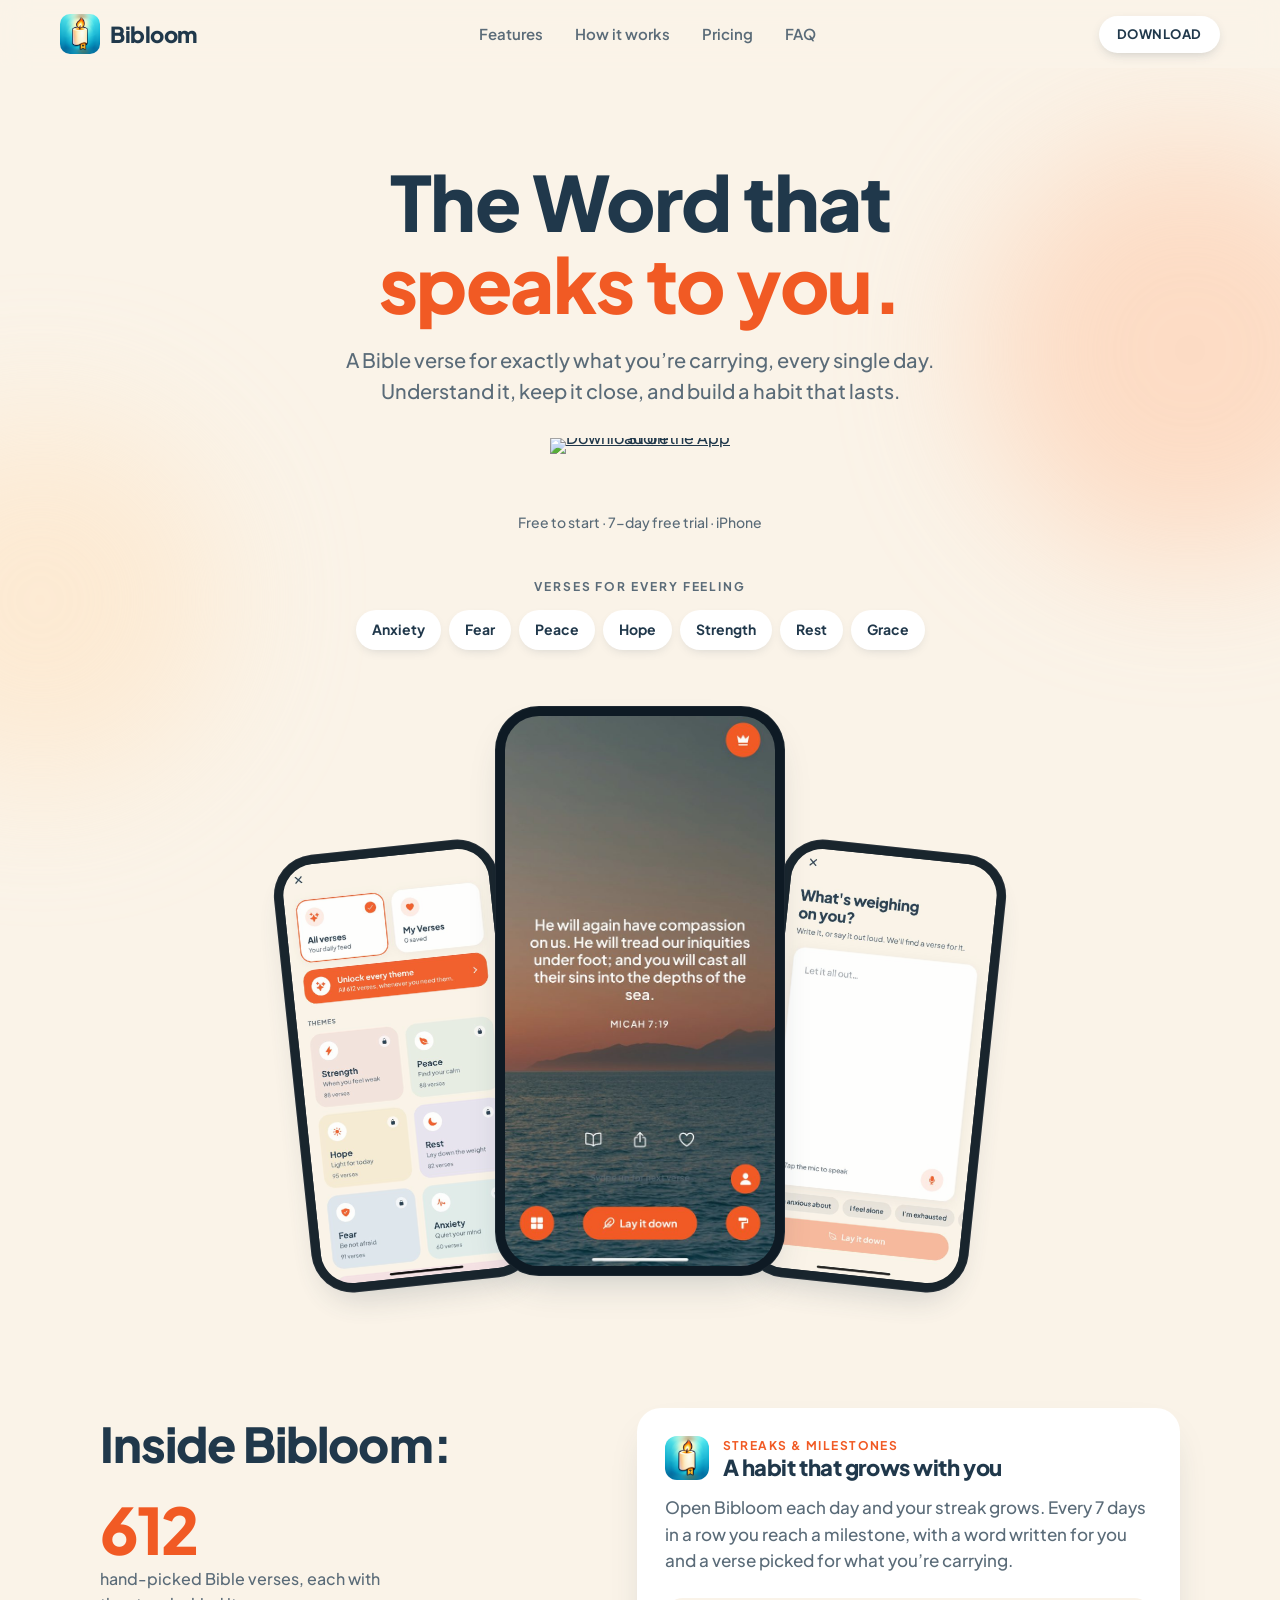
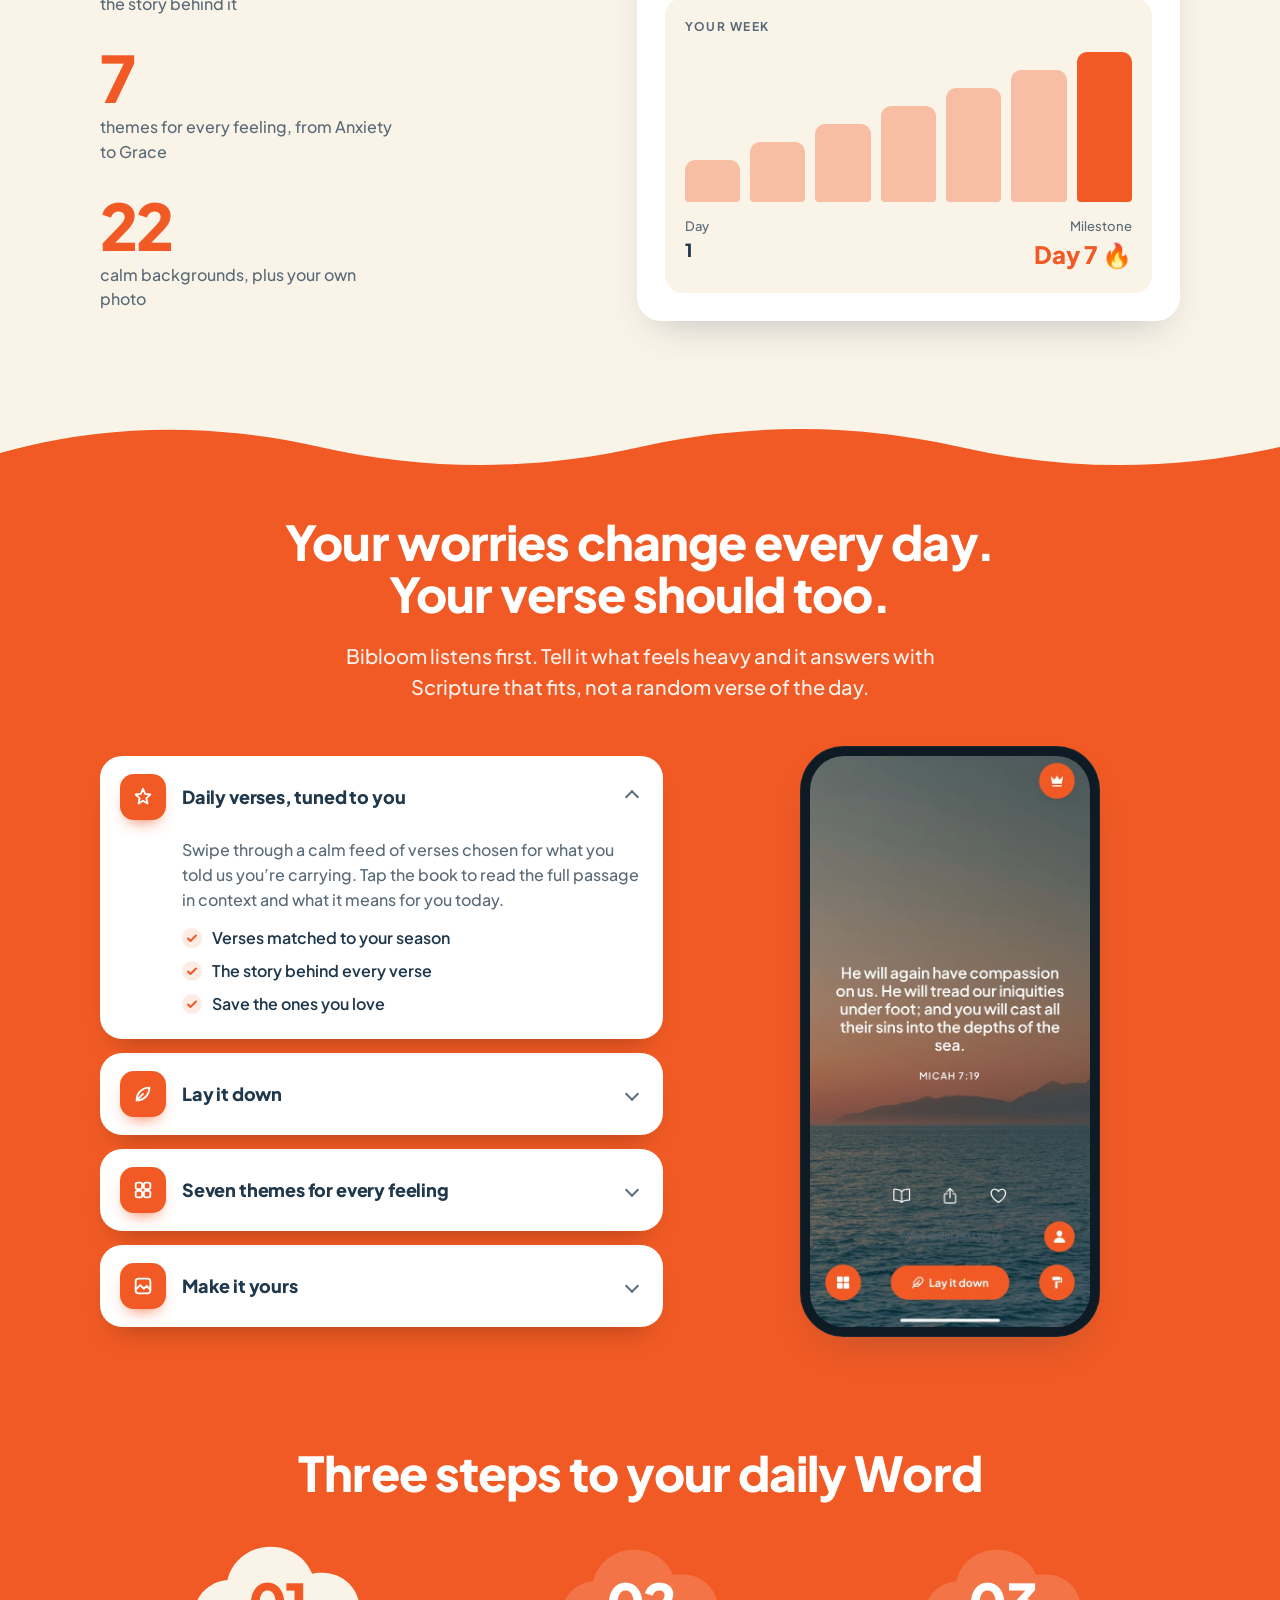
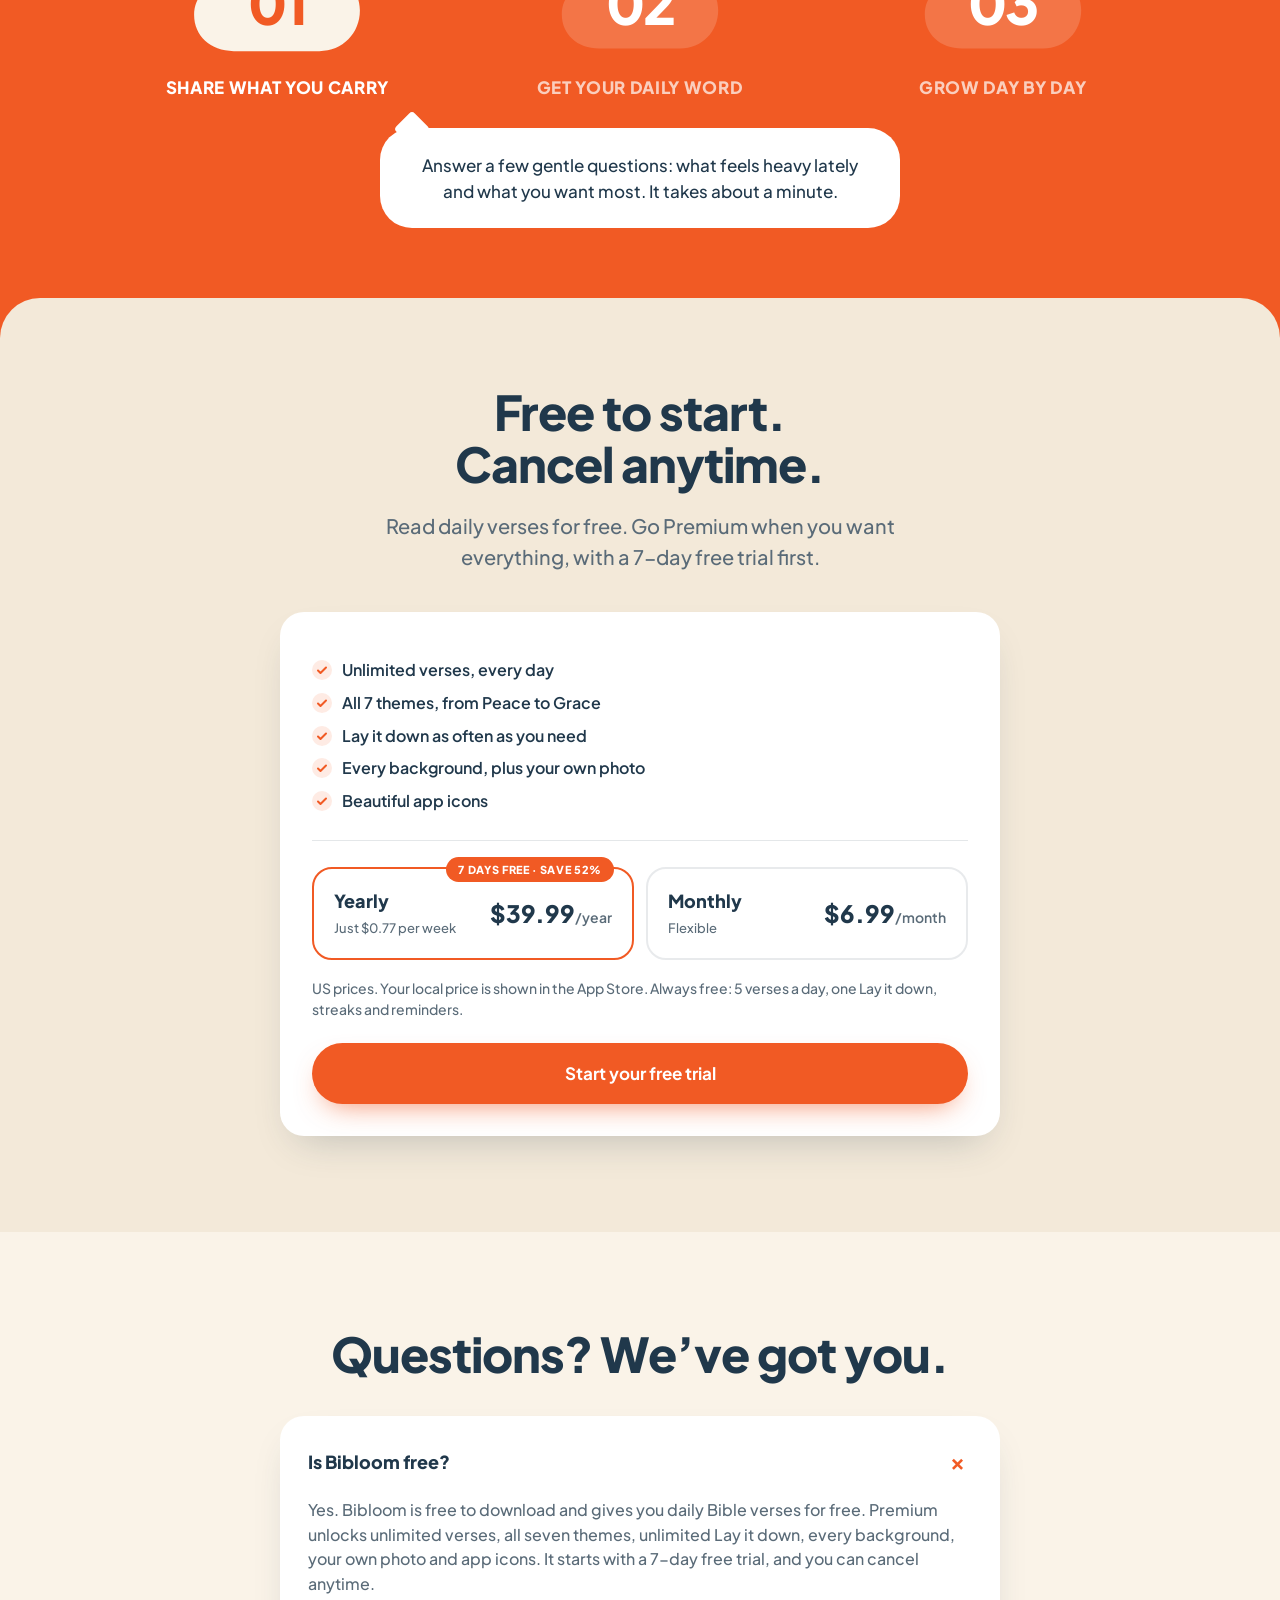
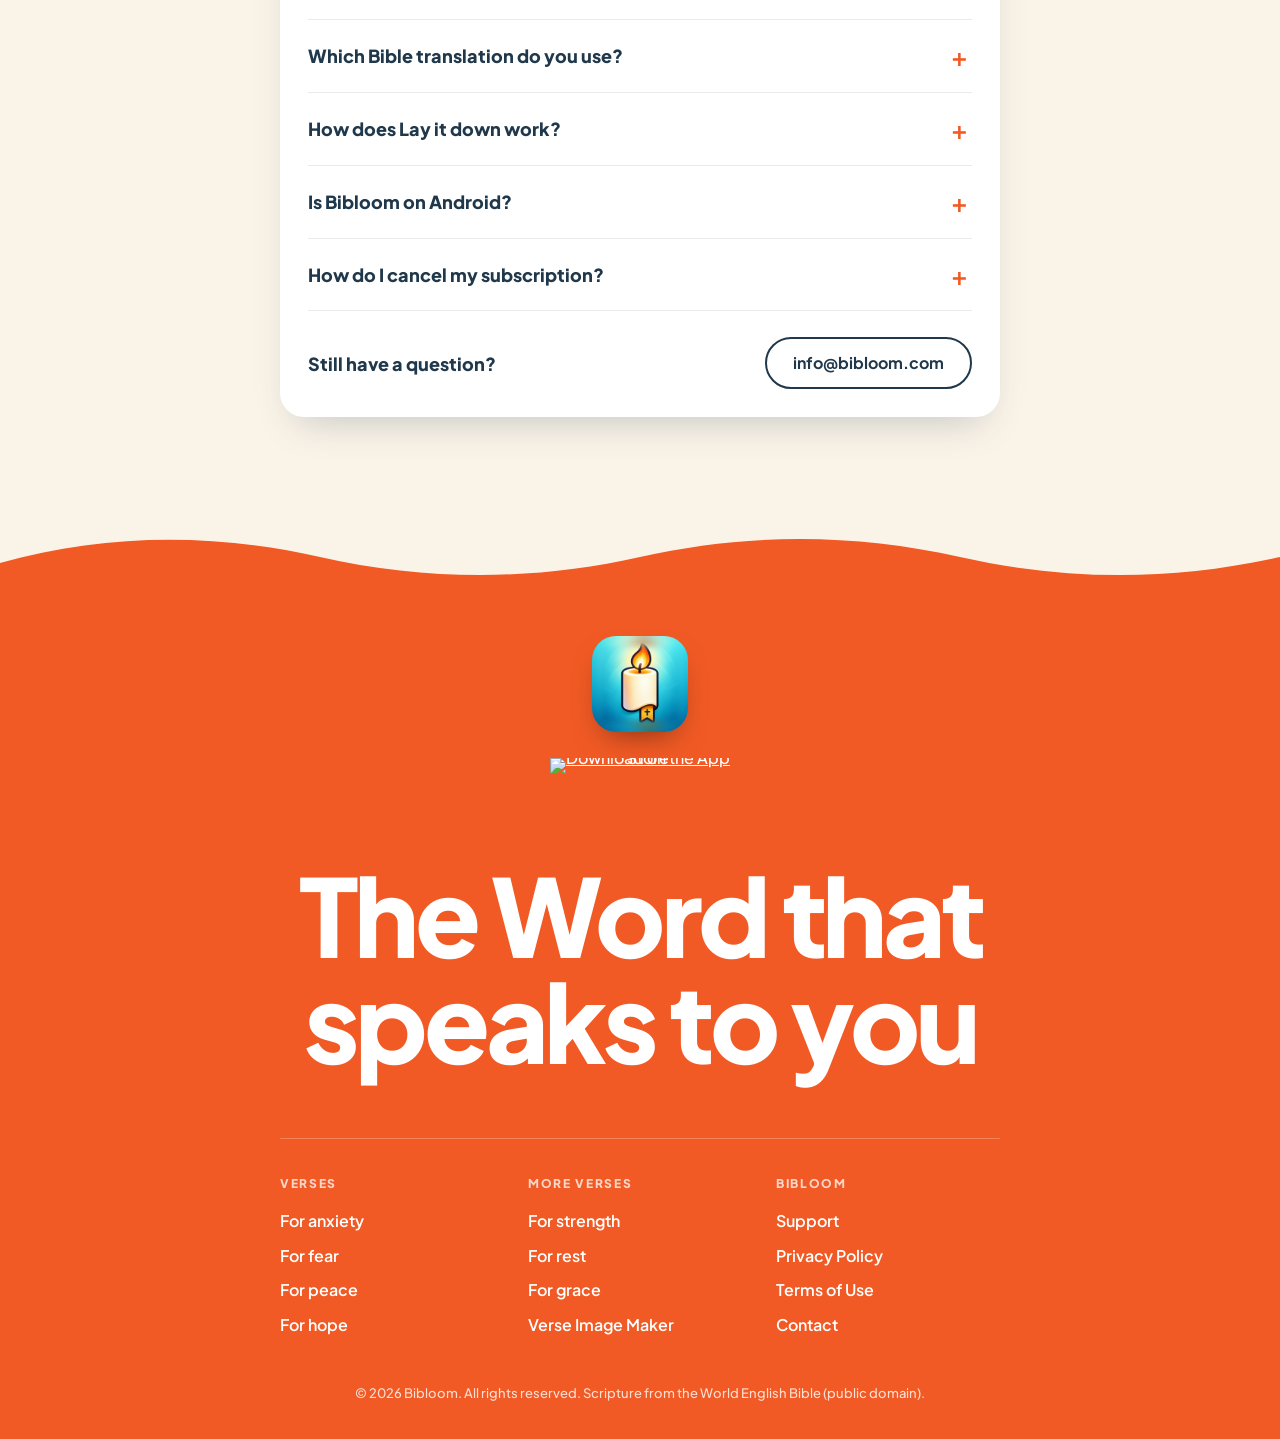
==== commit e1998711: "Use Apple's official Download on the App Store badge Co-Authored-By: Claude Opus 5.5 <noreply@anthro" ====
--- a/index.html
+++ b/index.html
@@ -85,7 +85,7 @@
     <a href="#how-it-works">How it works</a>
     <a href="#pricing">Pricing</a>
     <a href="#faq">FAQ</a>
-    <a class="btn btn-primary" href="https://apps.apple.com/app/id6776219836">Download on the App Store</a>
+    <a class="store-badge badge-menu" href="https://apps.apple.com/app/id6776219836"><img src="https://toolbox.marketingtools.apple.com/api/v2/badges/download-on-the-app-store/black/en-us" alt="Download on the App Store" width="180" height="60" /></a>
   </nav>
 </header>
 
@@ -98,10 +98,7 @@
   <div class="container hero-inner reveal">
     <h1>The Word that<br /><span class="accent">speaks to you.</span></h1>
     <p class="lead">A Bible verse for exactly what you’re carrying, every single day. Understand it, keep it close, and build a habit that lasts.</p>
-    <a class="btn btn-primary btn-lg" href="https://apps.apple.com/app/id6776219836">
-      <svg viewBox="0 0 24 24" width="20" height="20" aria-hidden="true"><path fill="currentColor" d="M16.37 12.6c-.02-2.2 1.8-3.26 1.88-3.31-1.02-1.5-2.62-1.7-3.19-1.72-1.36-.14-2.65.8-3.34.8-.69 0-1.75-.78-2.88-.76-1.48.02-2.85.86-3.61 2.19-1.54 2.67-.39 6.62 1.11 8.79.73 1.06 1.6 2.25 2.74 2.21 1.1-.04 1.52-.71 2.85-.71 1.33 0 1.7.71 2.87.69 1.18-.02 1.93-1.08 2.66-2.14.84-1.23 1.18-2.42 1.2-2.48-.03-.01-2.3-.88-2.29-3.56zM14.2 6.13c.6-.73 1.01-1.75.9-2.76-.87.04-1.92.58-2.54 1.31-.56.64-1.05 1.67-.92 2.66.97.07 1.96-.49 2.56-1.21z"/></svg>
-      Download on the App Store
-    </a>
+    <a class="store-badge badge-hero" href="https://apps.apple.com/app/id6776219836"><img src="https://toolbox.marketingtools.apple.com/api/v2/badges/download-on-the-app-store/black/en-us" alt="Download on the App Store" width="180" height="60" /></a>
     <p class="fine">Free to start · 7-day free trial · iPhone</p>
 
     <p class="kicker">Verses for every feeling</p>
@@ -329,7 +326,7 @@
     <div class="footer-mark">
       <img src="images/icon.png" alt="Bibloom" width="96" height="96" />
     </div>
-    <a class="btn btn-light" href="https://apps.apple.com/app/id6776219836">Download on the App Store</a>
+    <a class="store-badge badge-footer" href="https://apps.apple.com/app/id6776219836"><img src="https://toolbox.marketingtools.apple.com/api/v2/badges/download-on-the-app-store/white/en-us" alt="Download on the App Store" width="180" height="60" /></a>
     <p class="footer-title">The Word that<br />speaks to you</p>
 
     <div class="footer-links">
--- a/landing.css
+++ b/landing.css
@@ -321,3 +321,12 @@
   html { scroll-behavior: auto; }
   .reveal, .week-bars span { transition: none; opacity: 1; transform: none; }
 }
+
+/* ---------- Official Apple "Download on the App Store" badge ---------- */
+.store-badge { display: inline-block; line-height: 0; transition: transform .15s ease; }
+.store-badge:hover { transform: translateY(-2px); }
+.store-badge img { width: auto; height: 60px; }
+.badge-hero { margin-top: 32px; }
+.badge-menu { margin-top: 14px; align-self: flex-start; }
+.badge-menu img { height: 52px; }
+.badge-footer { margin-top: 26px; }
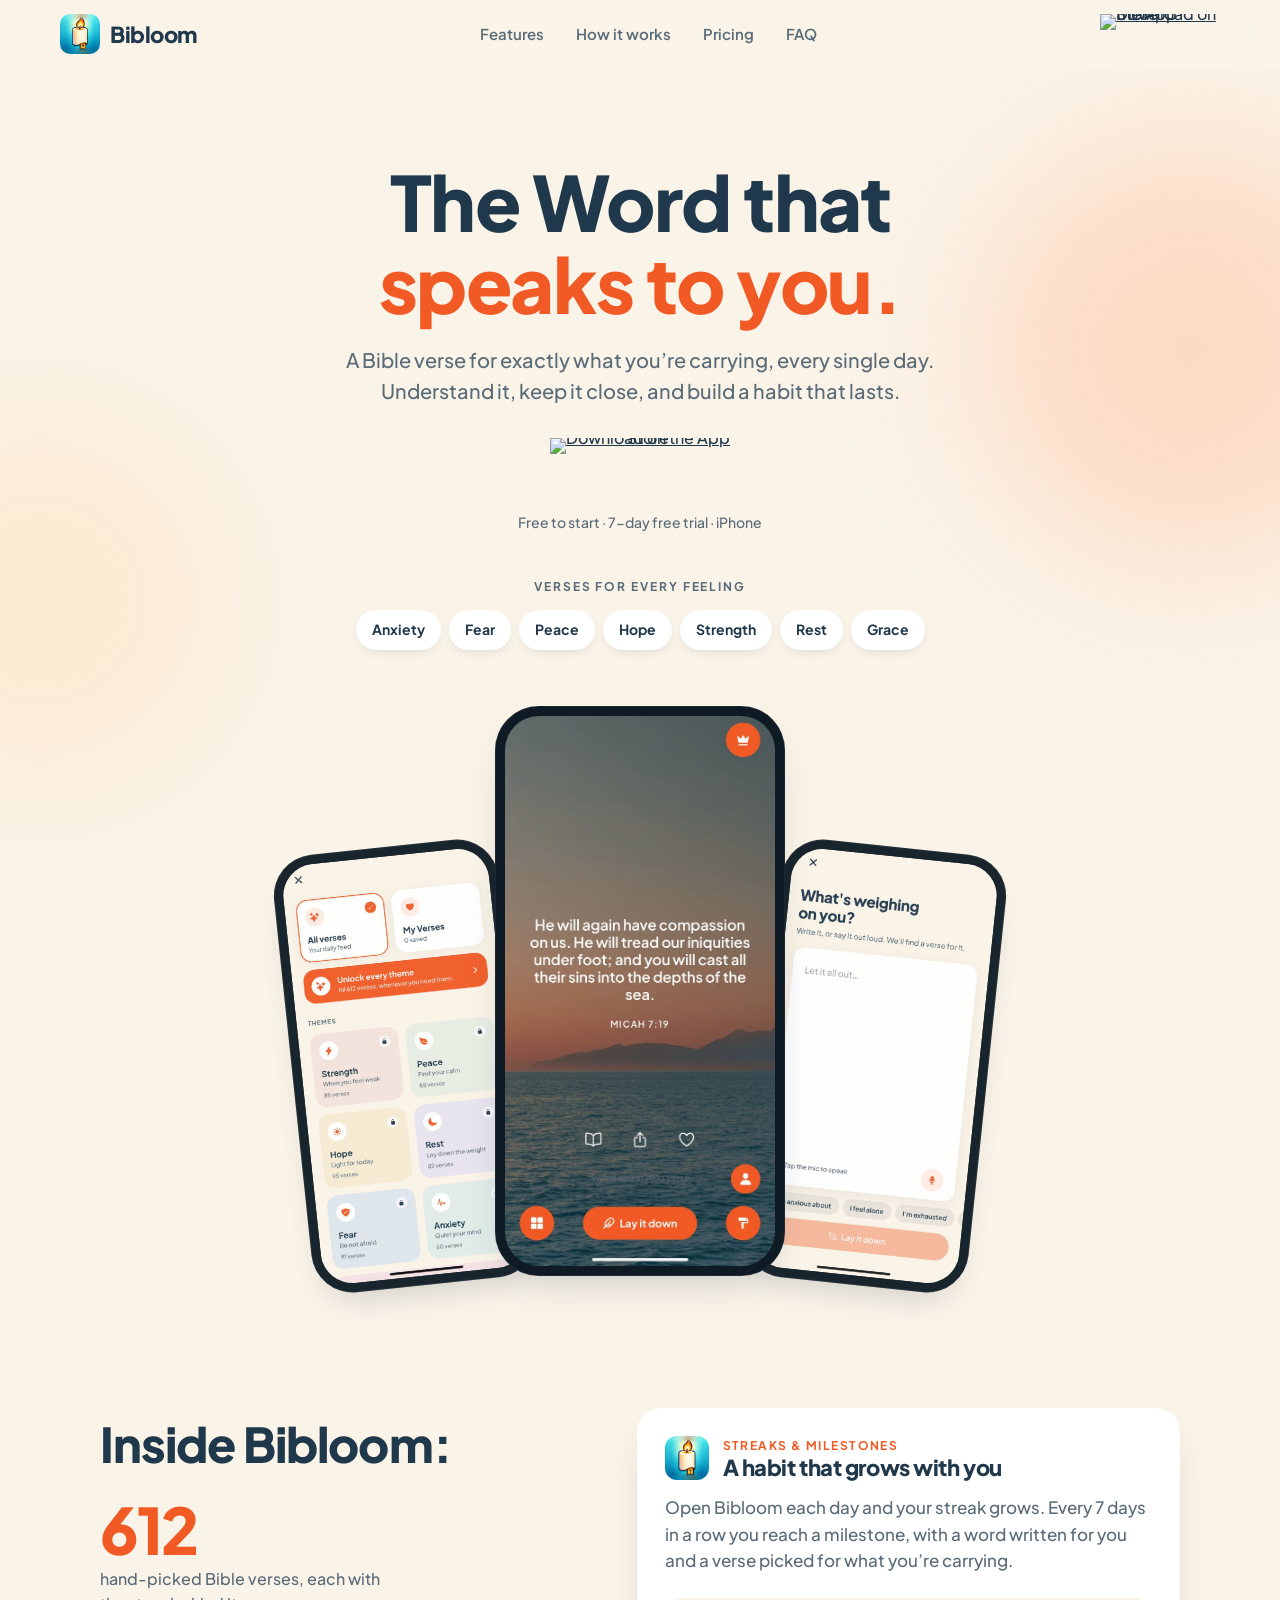
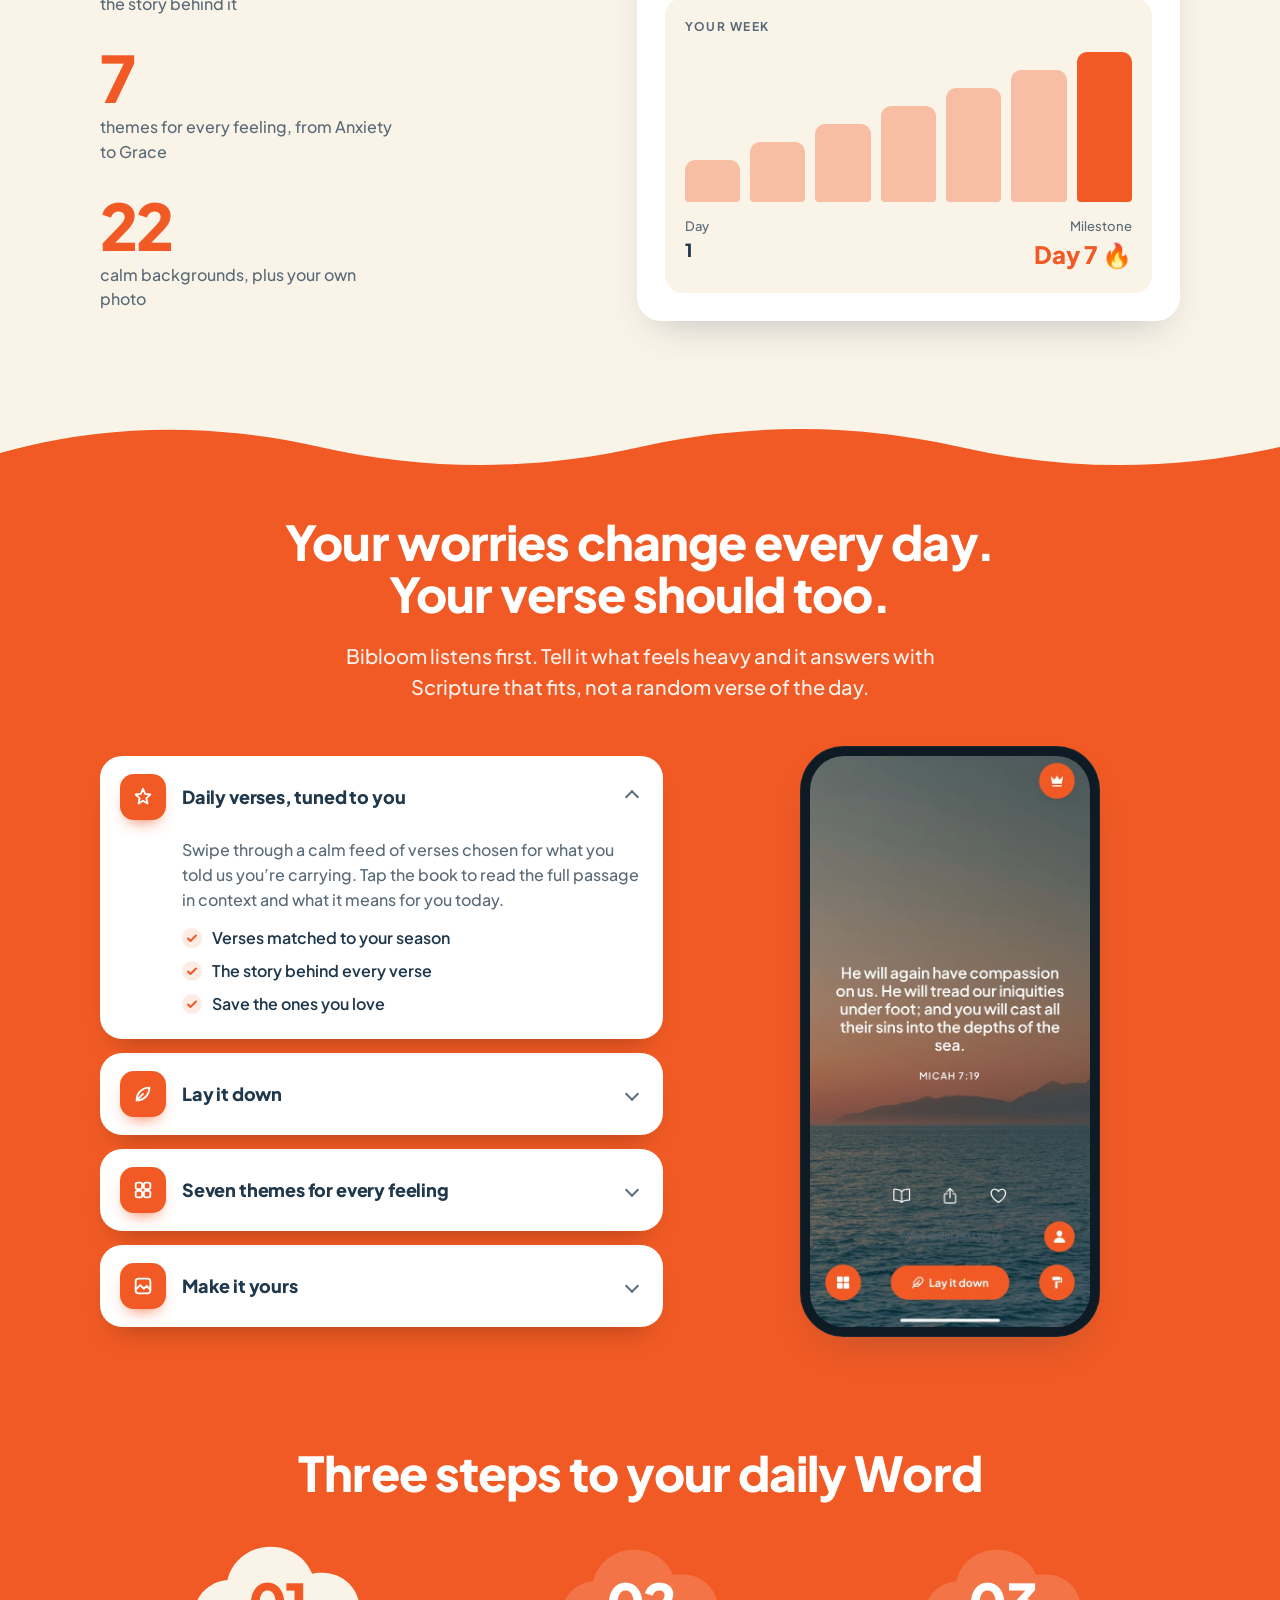
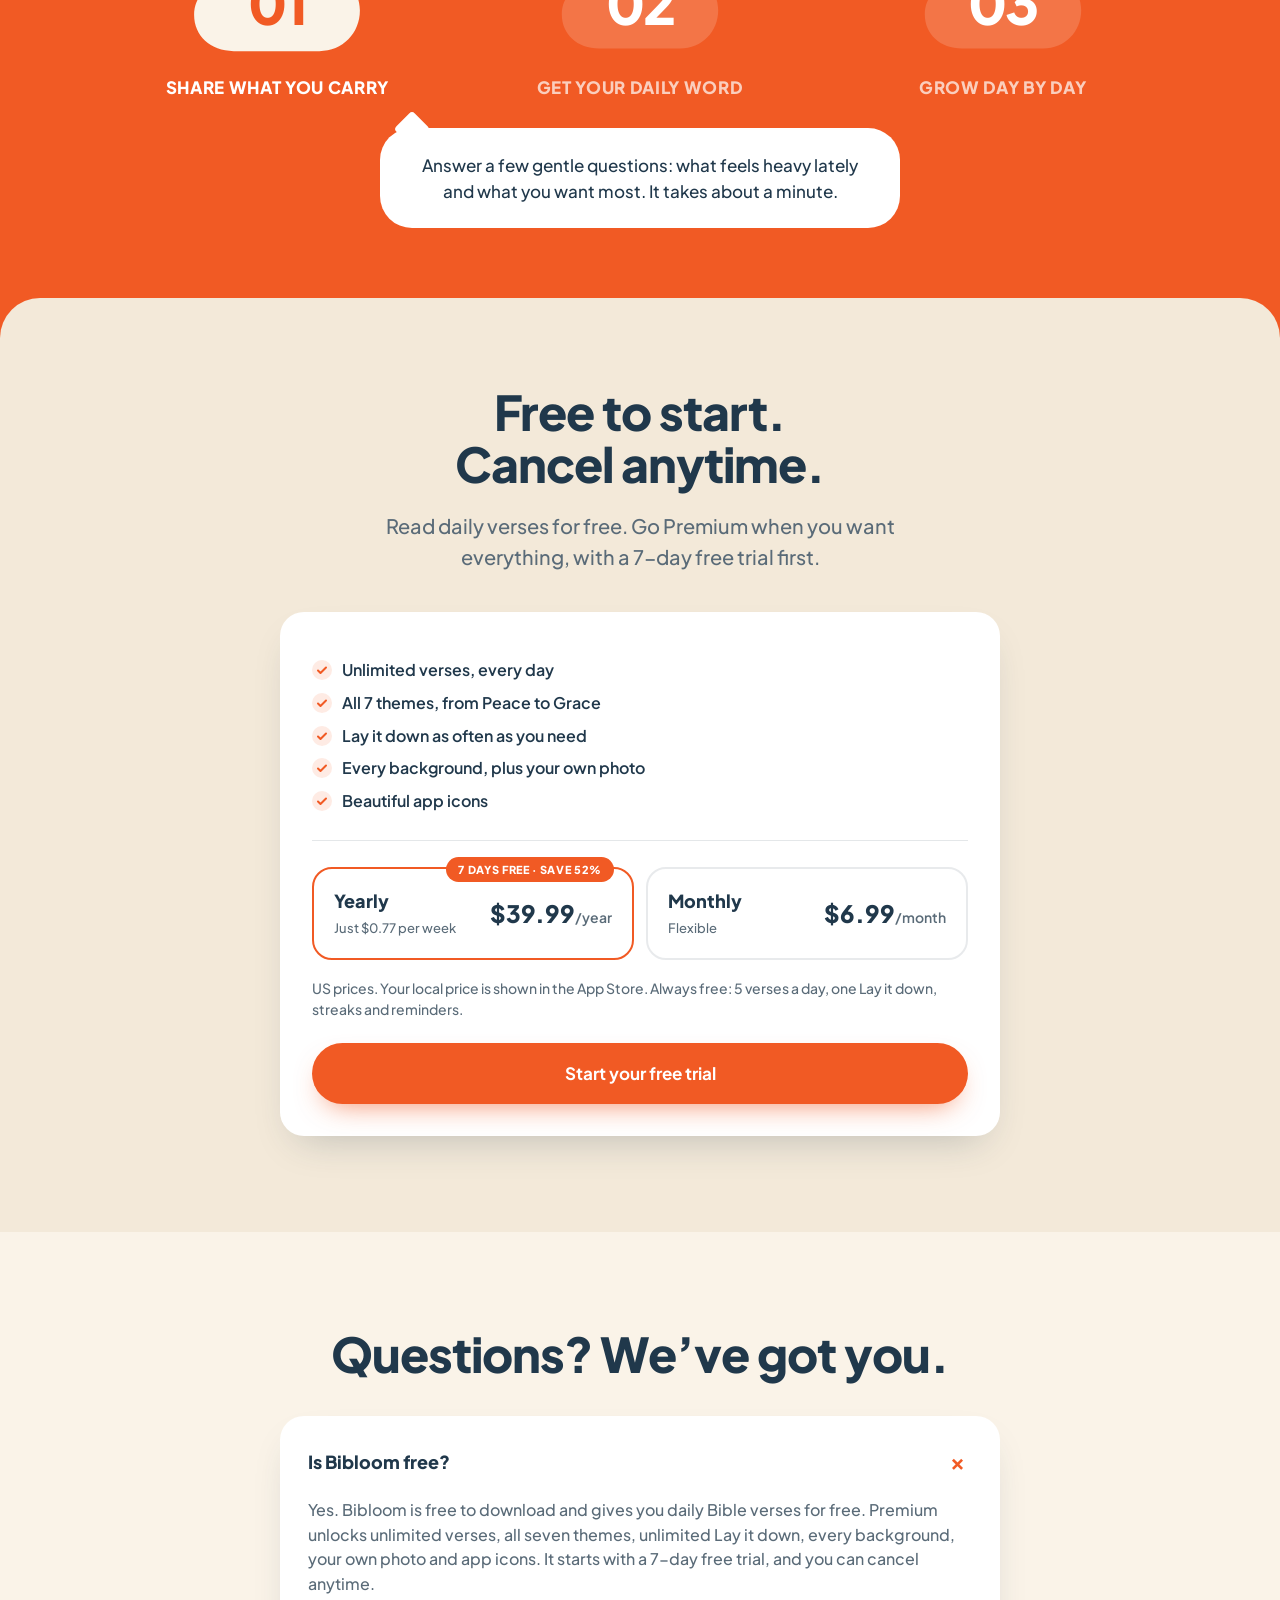
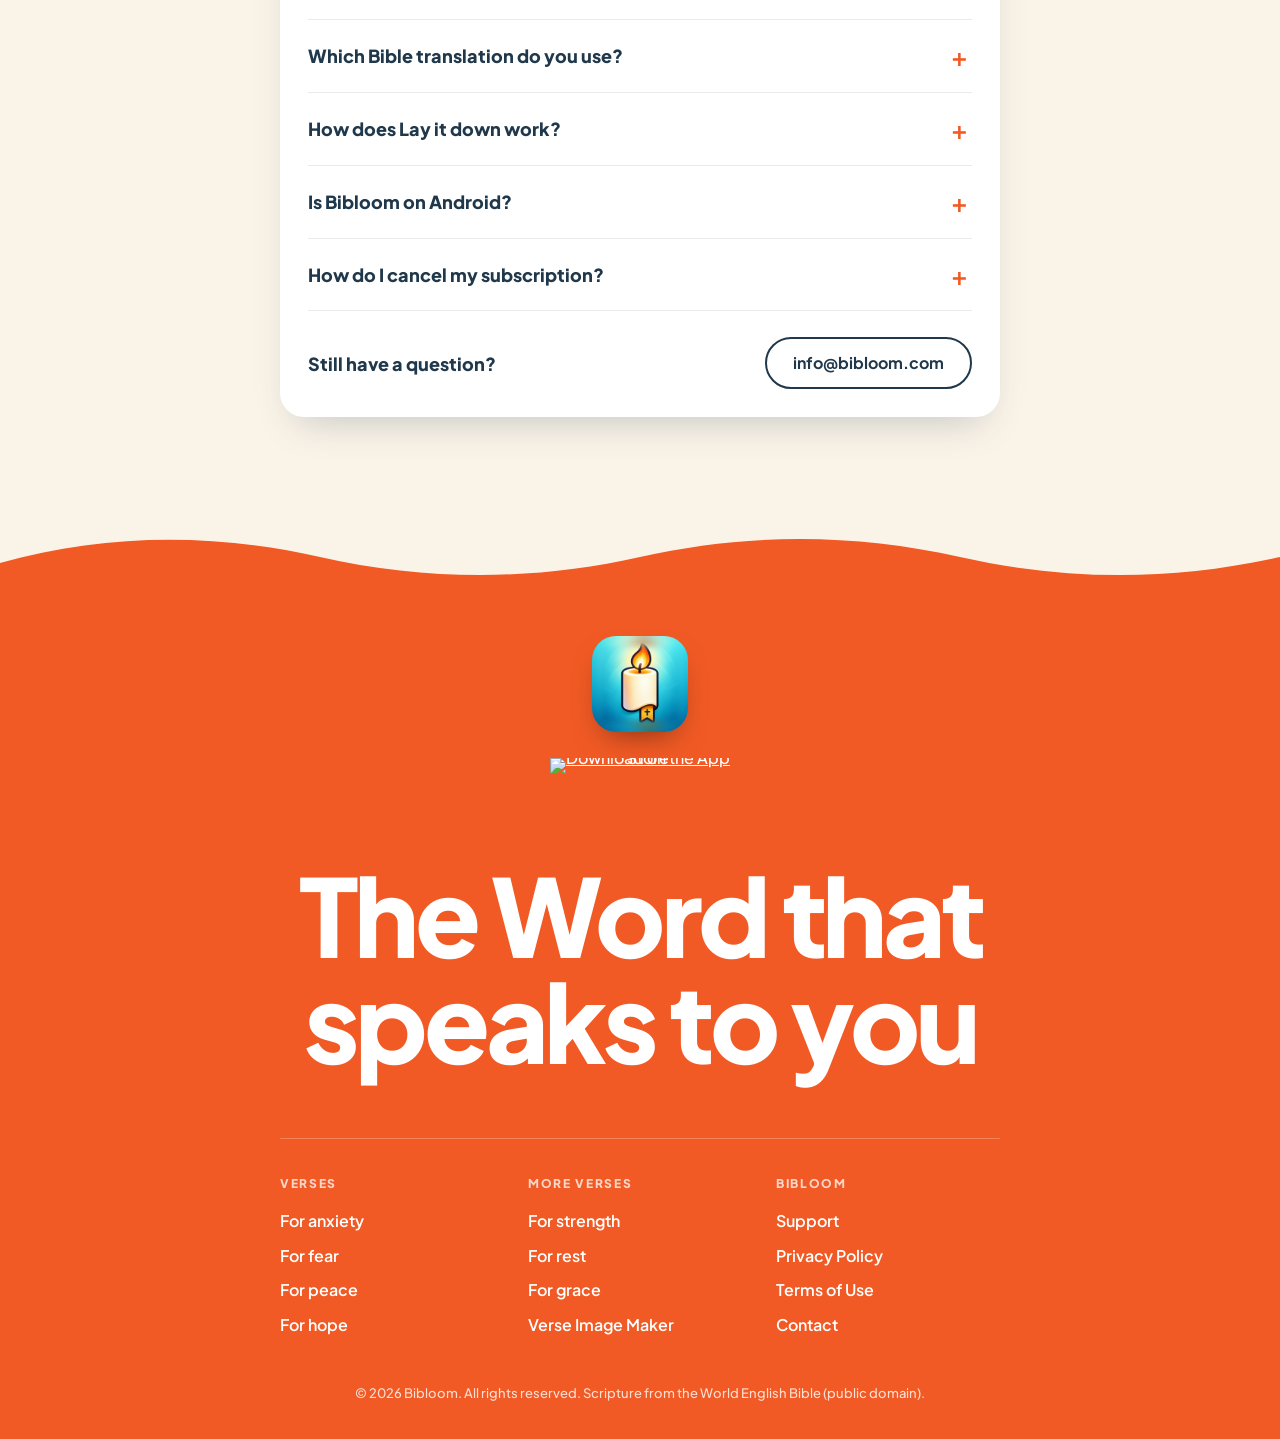
==== commit dc748d8e: "Header: official App Store badge instead of Download pill Co-Authored-By: Claude Opus 5.5 <noreply@a" ====
--- a/index.html
+++ b/index.html
@@ -74,7 +74,7 @@
       <a href="#faq">FAQ</a>
     </nav>
     <div class="header-actions">
-      <a class="pill-btn" href="https://apps.apple.com/app/id6776219836">Download</a>
+      <a class="store-badge badge-header" href="https://apps.apple.com/app/id6776219836"><img src="https://toolbox.marketingtools.apple.com/api/v2/badges/download-on-the-app-store/black/en-us" alt="Download on the App Store" width="120" height="40" /></a>
       <button class="menu-btn" type="button" aria-label="Open menu" aria-expanded="false" aria-controls="mobile-menu">
         <span></span><span></span>
       </button>
--- a/landing.css
+++ b/landing.css
@@ -330,3 +330,4 @@
 .badge-menu { margin-top: 14px; align-self: flex-start; }
 .badge-menu img { height: 52px; }
 .badge-footer { margin-top: 26px; }
+.badge-header img { height: 40px; }
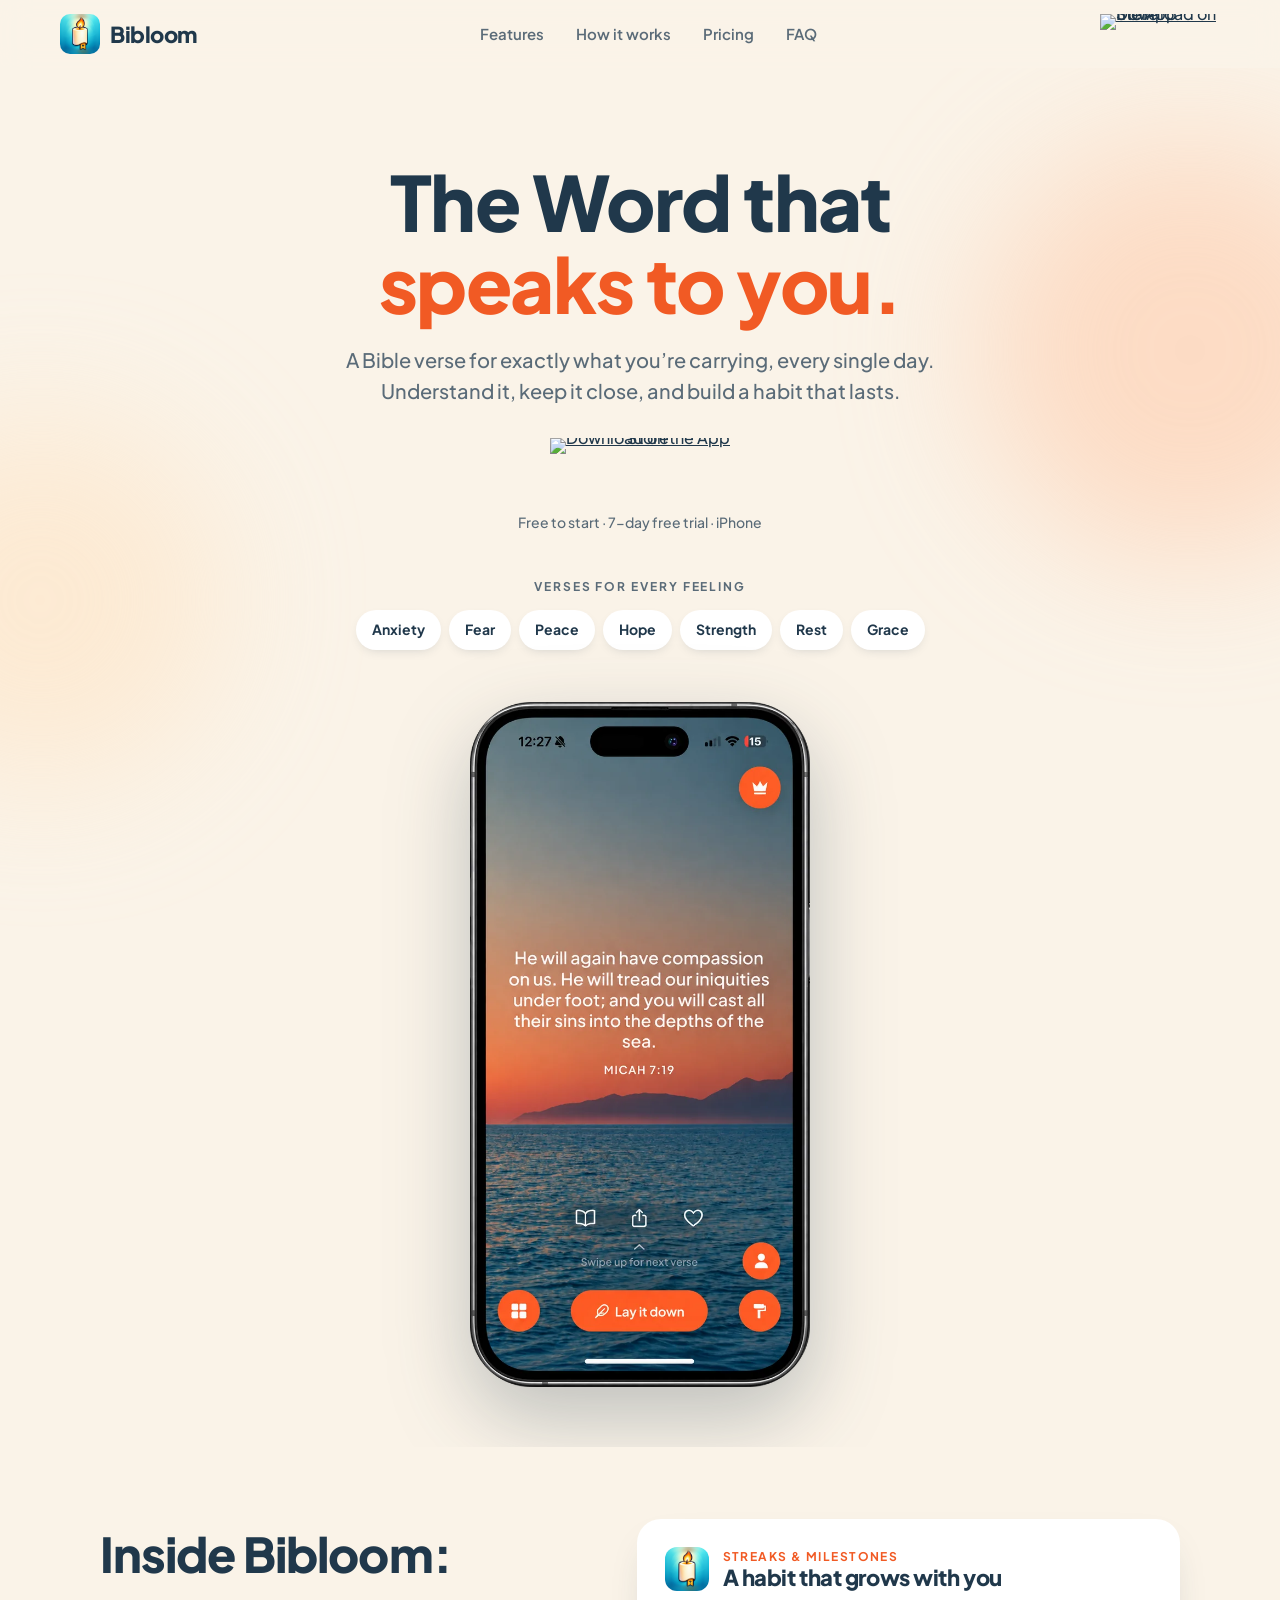
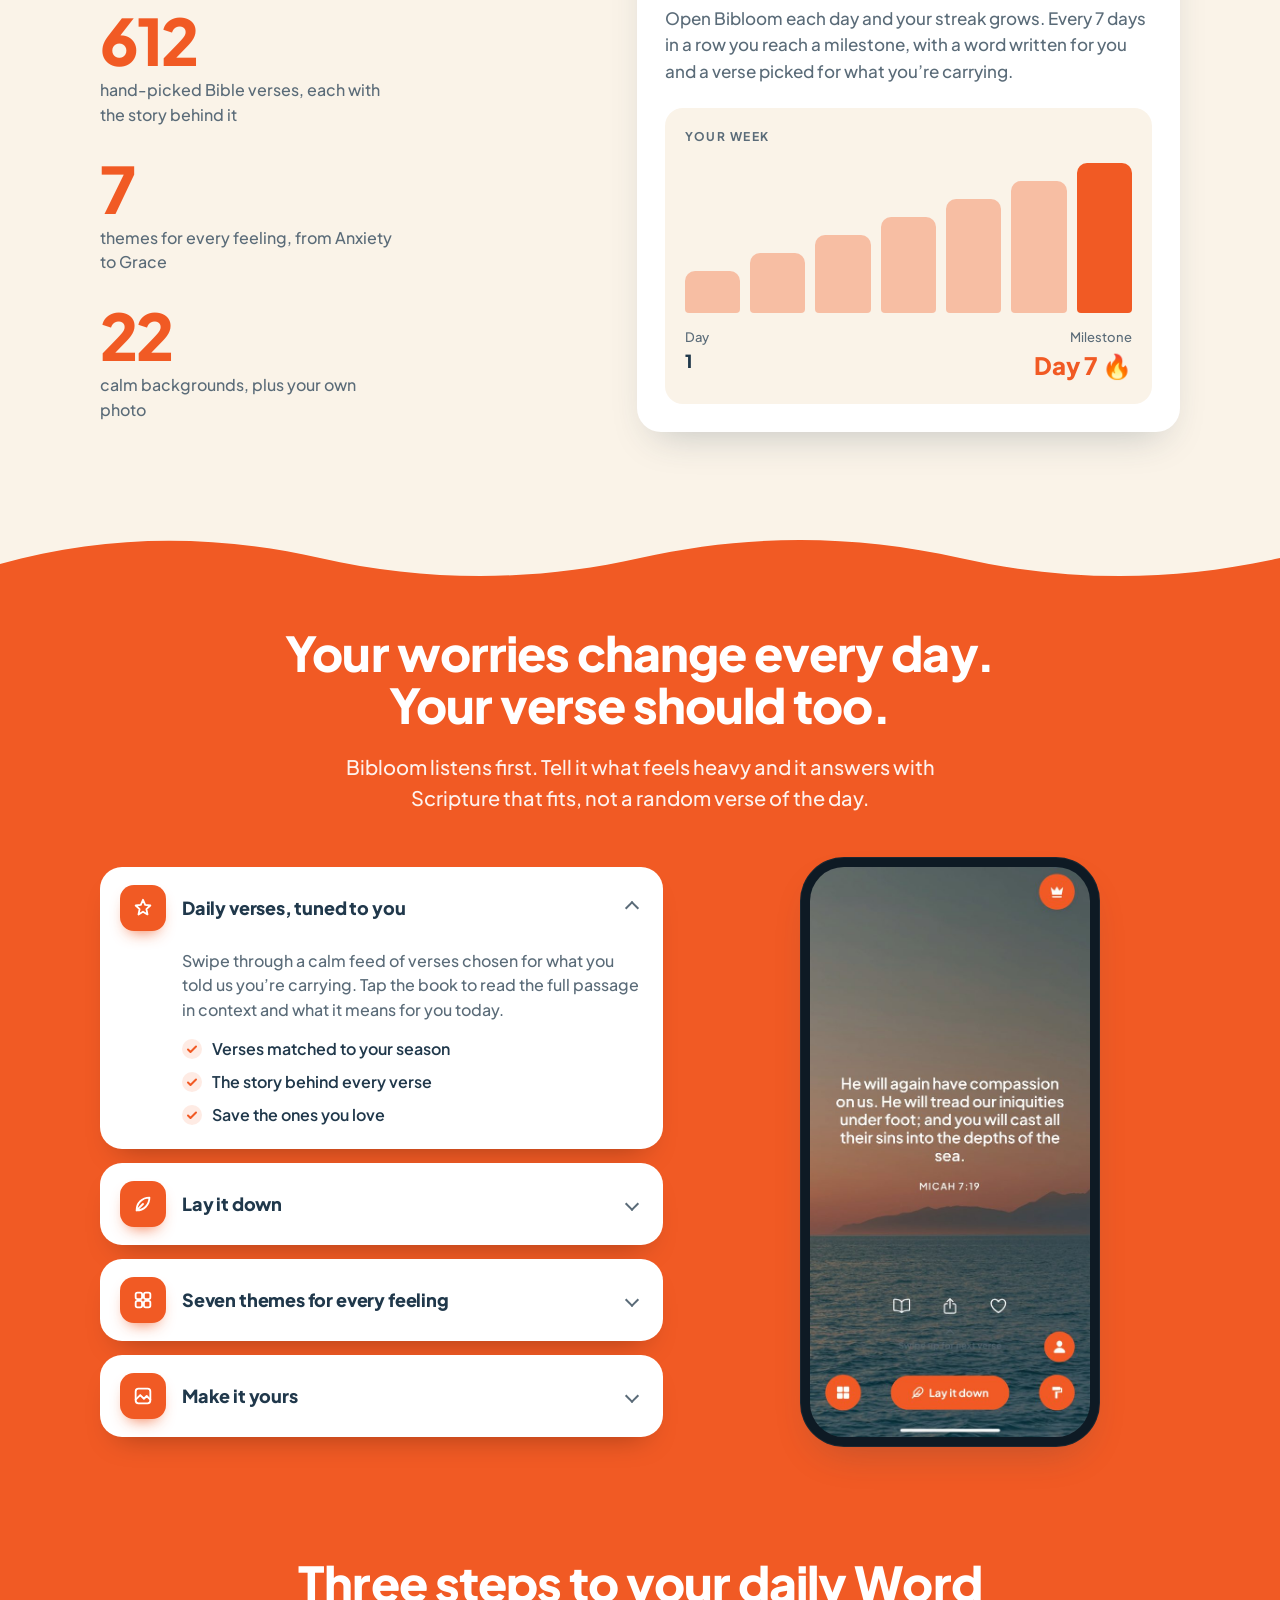
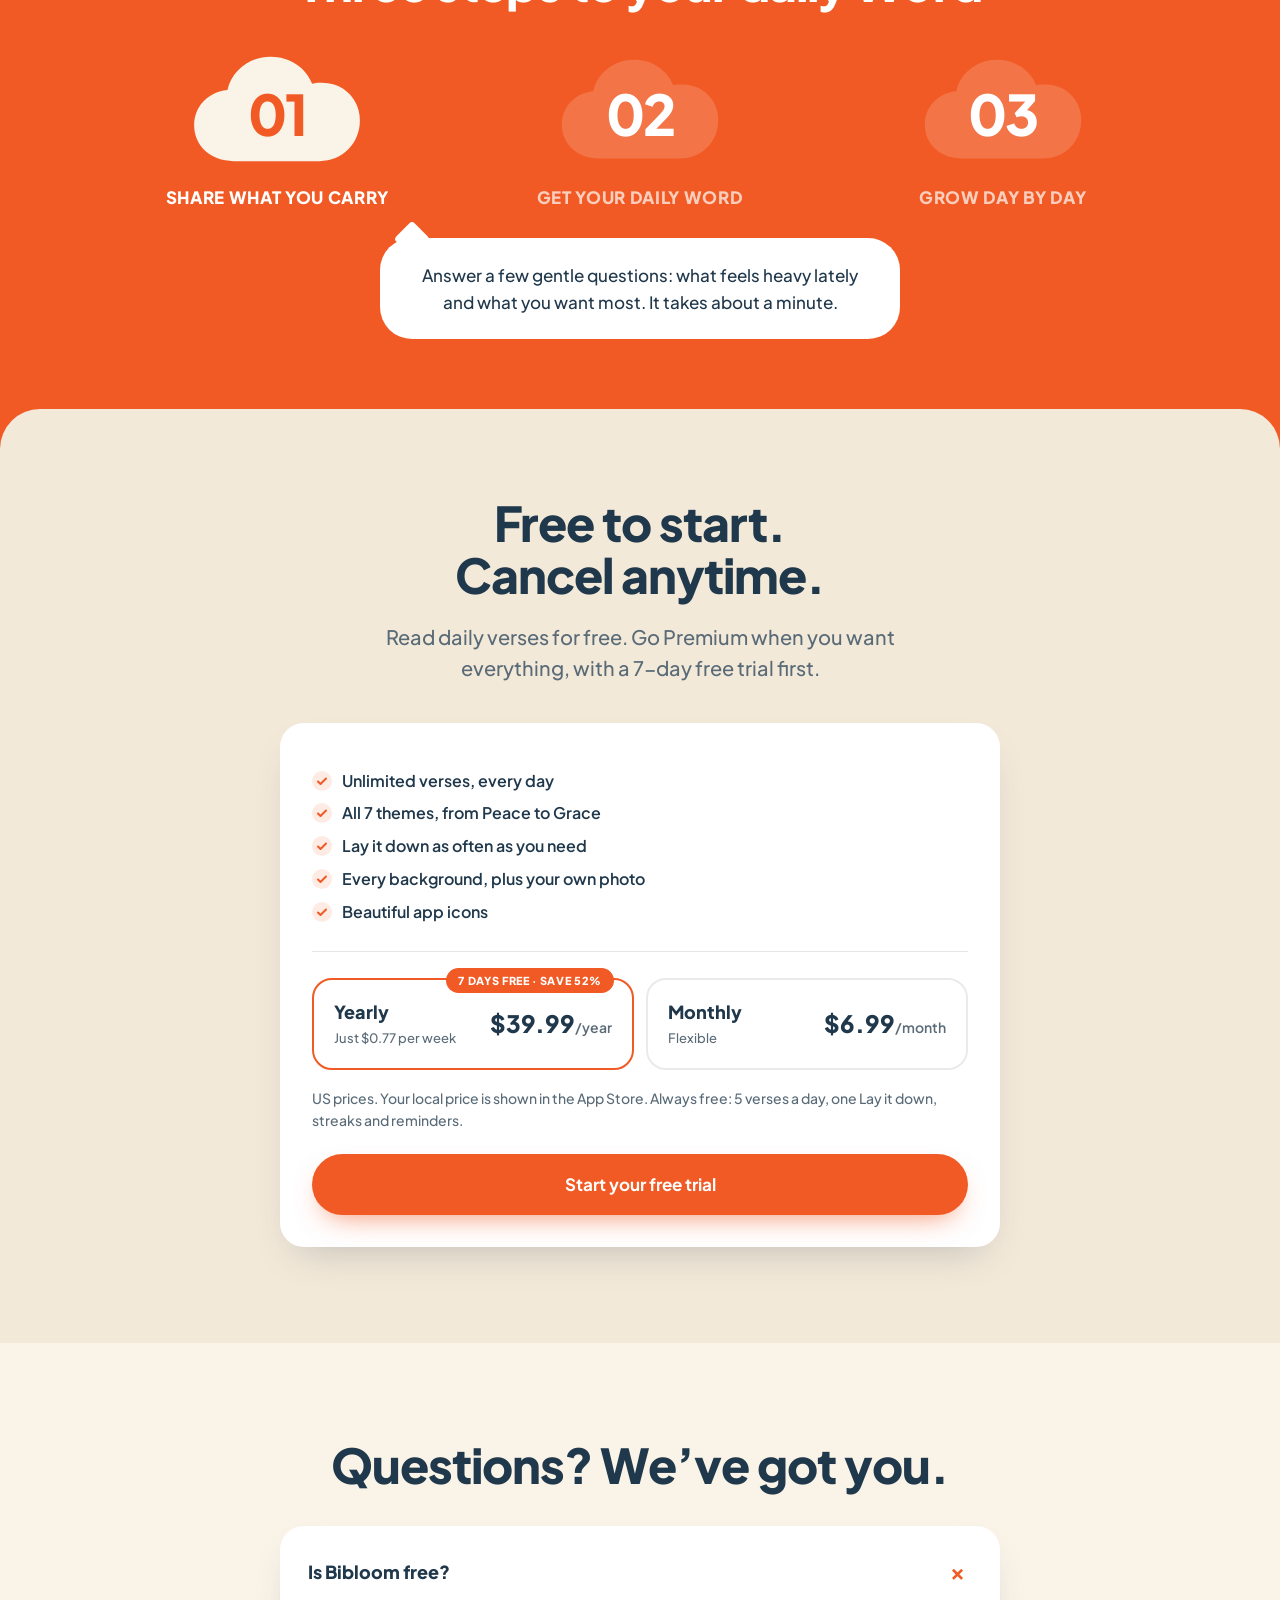
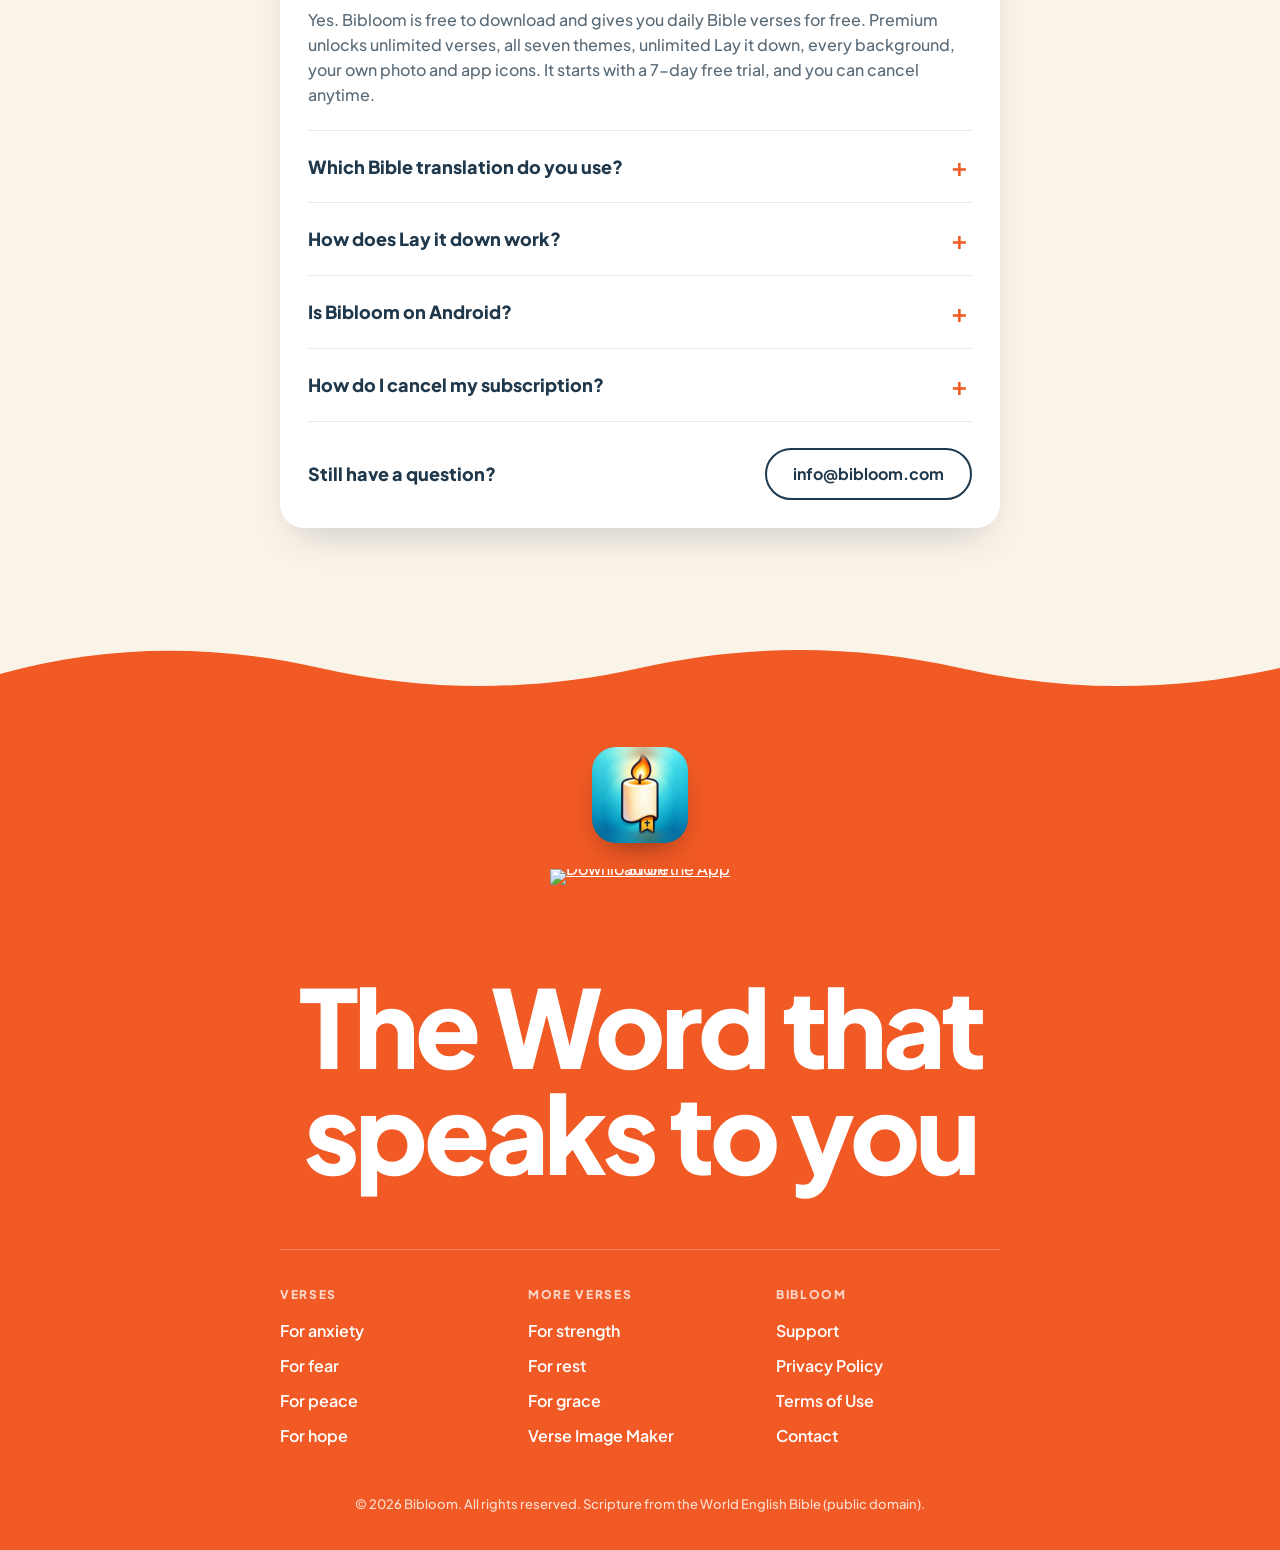
==== commit ec18e541: "Hero: single iPhone image instead of three phone mockups Co-Authored-By: Claude Opus 5.5 <noreply@an" ====
--- a/index.html
+++ b/index.html
@@ -113,10 +113,8 @@
     </ul>
   </div>
 
-  <div class="container phones reveal">
-    <figure class="phone phone-side"><img src="images/screens/categories.jpg" alt="Bibloom categories: Strength, Peace, Hope, Rest, Fear, Anxiety and Grace" loading="lazy" /></figure>
-    <figure class="phone phone-main"><img src="images/screens/home.jpg" alt="Bibloom home feed showing Micah 7:19 over a sunset sea" /></figure>
-    <figure class="phone phone-side"><img src="images/screens/lay-it-down.jpg" alt="Lay it down: What's weighing on you?" loading="lazy" /></figure>
+  <div class="container hero-phone reveal">
+    <img src="images/screens/hero-phone.webp" alt="Bibloom on iPhone: Micah 7:19 over a sunset sea" width="620" height="1249" />
   </div>
 </section>
 
--- a/landing.css
+++ b/landing.css
@@ -137,6 +137,10 @@
 }
 .theme-row a:hover { transform: translateY(-2px); color: var(--accent); }
 
+/* Hero phone (single image, frame included) */
+.hero-phone { display: flex; justify-content: center; margin-top: 52px; }
+.hero-phone img { width: min(340px, 78vw); height: auto; filter: drop-shadow(0 30px 40px rgba(32, 56, 75, .28)); }
+
 /* Phone mockups */
 .phones { position: relative; display: flex; justify-content: center; align-items: flex-end; gap: 0; margin-top: 56px; }
 .phone {
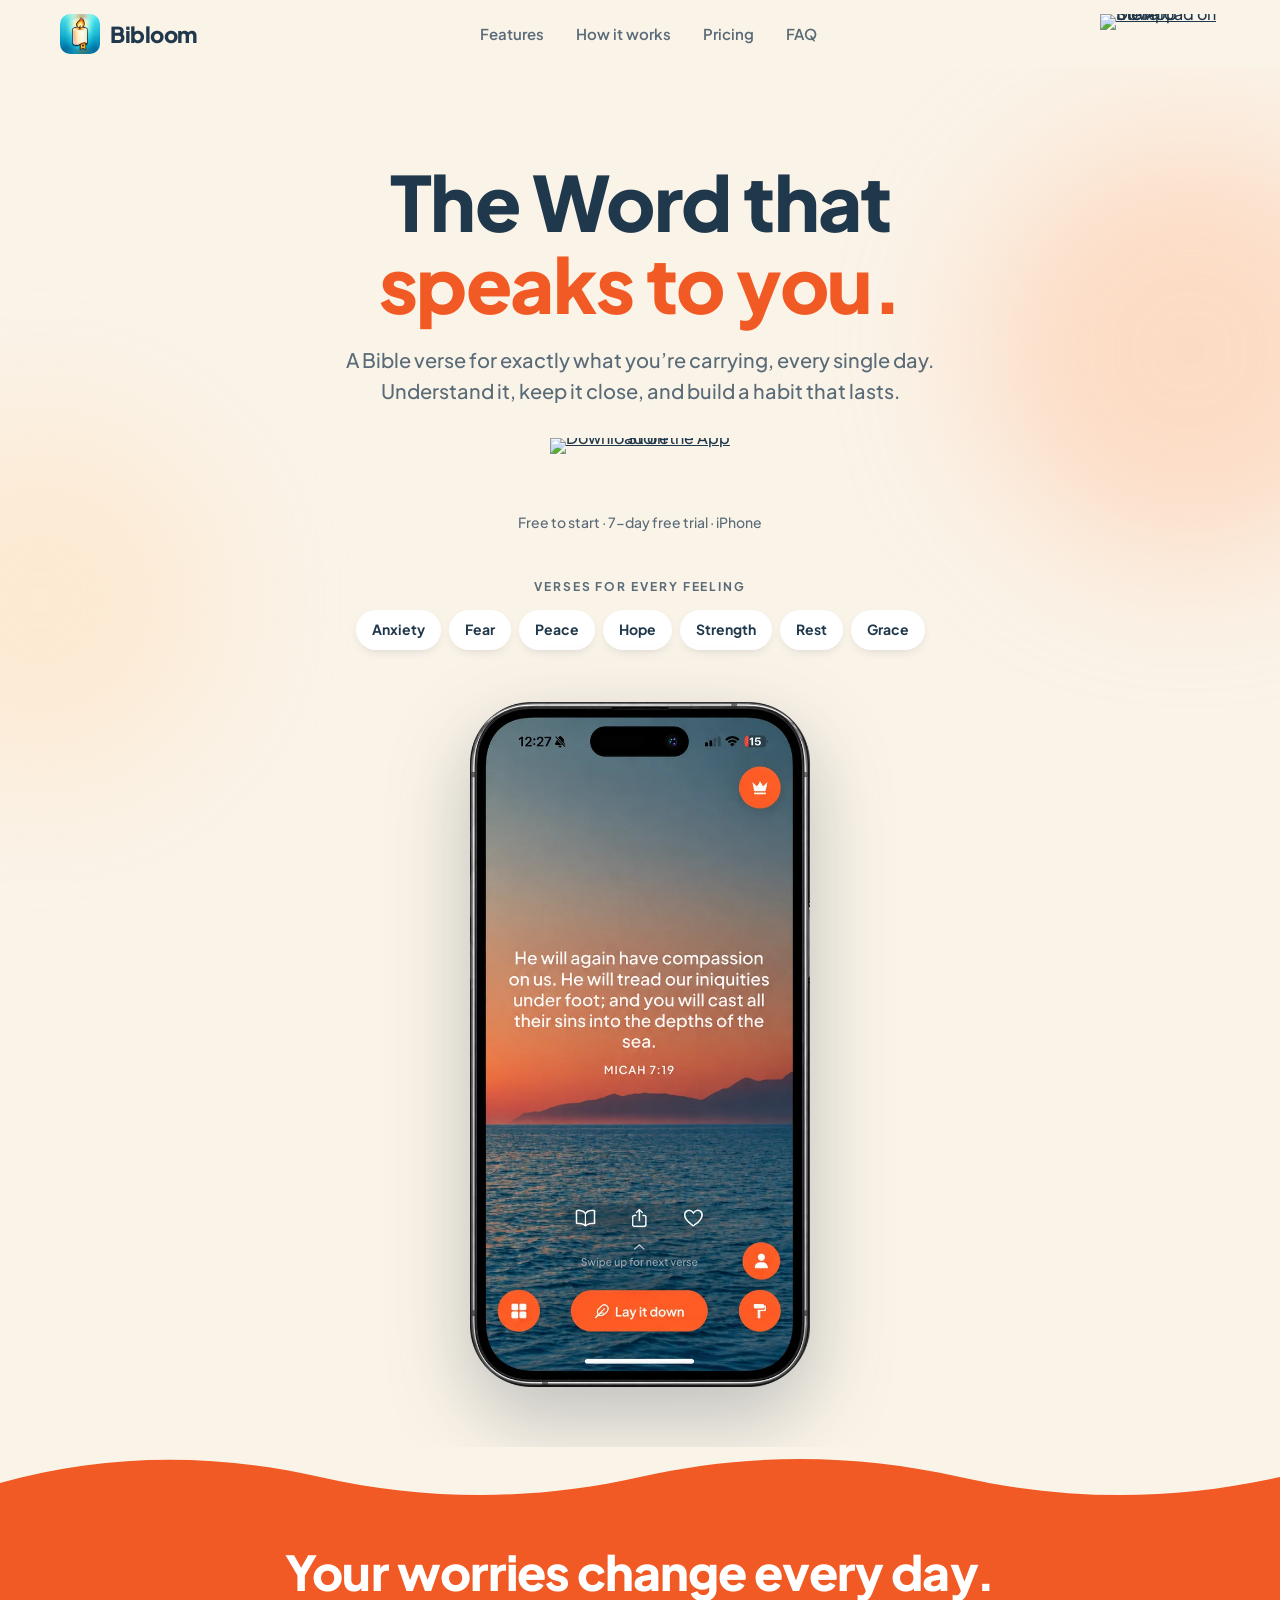
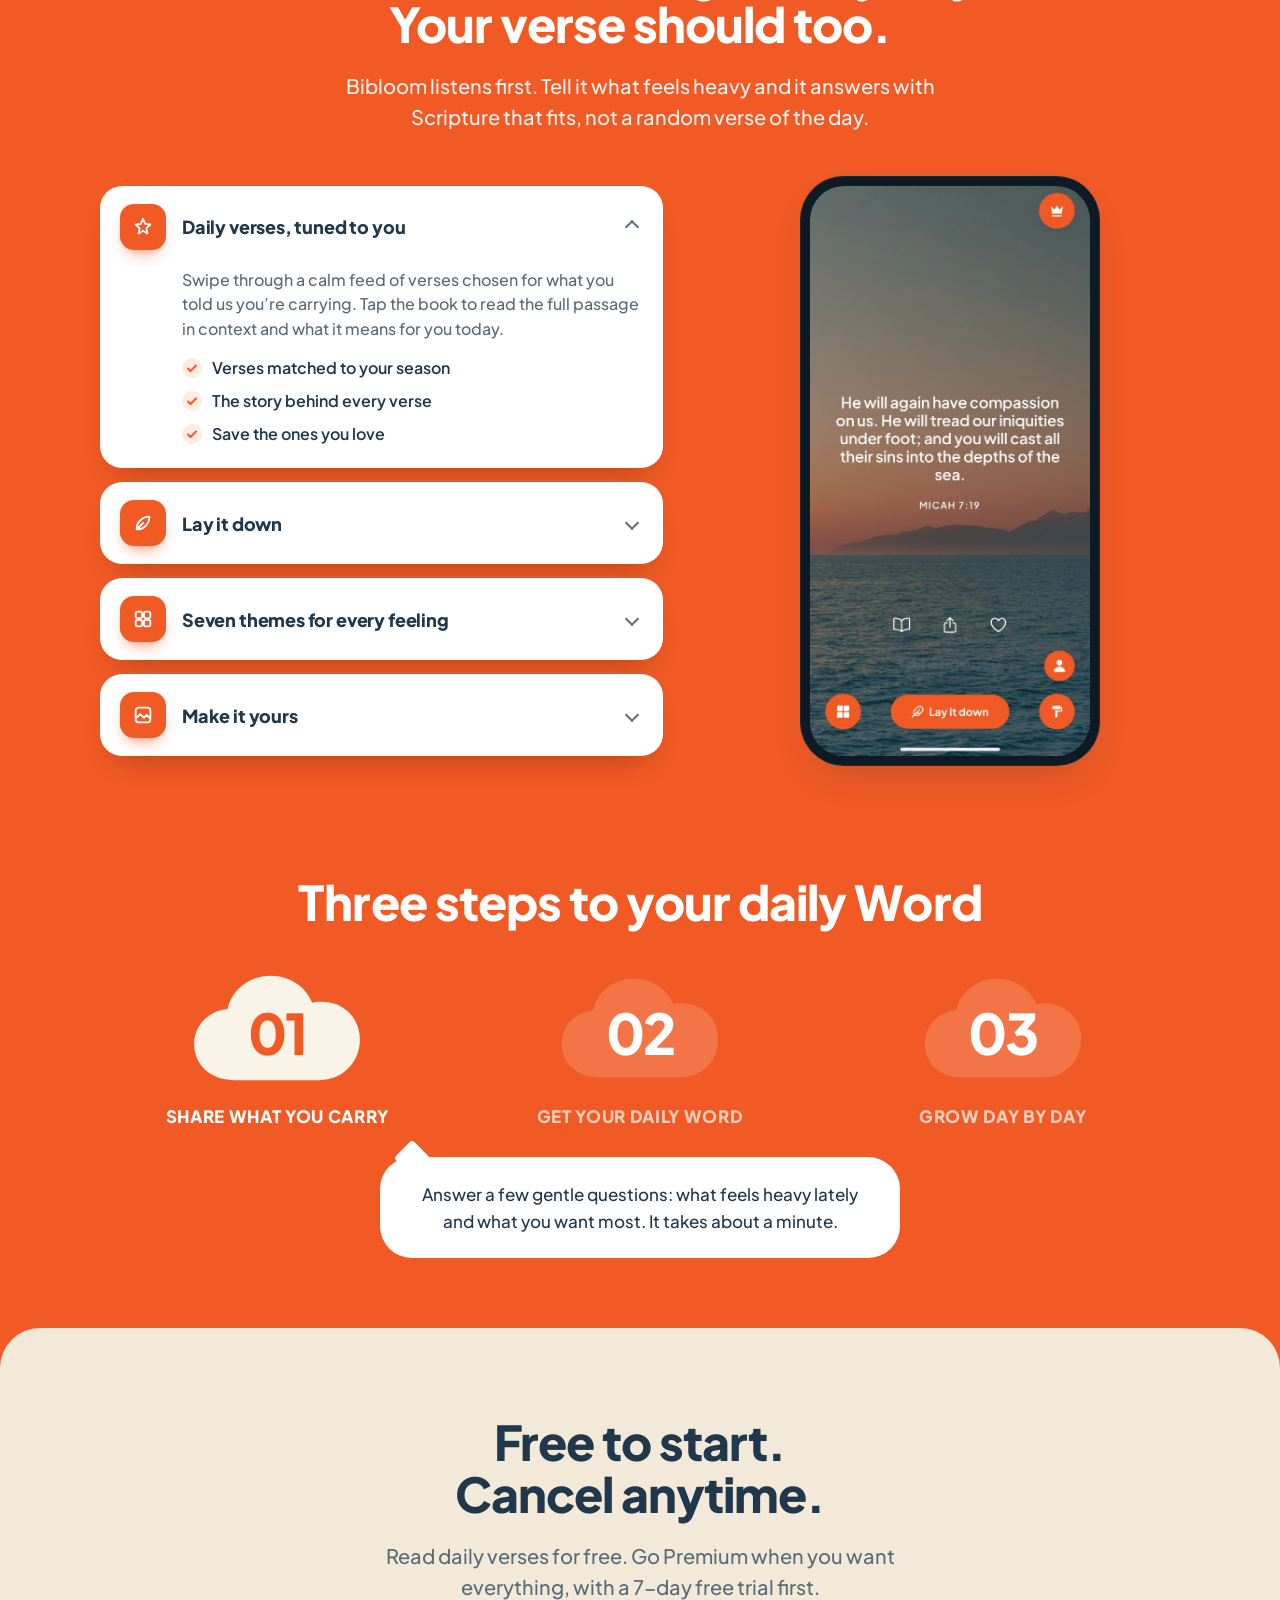
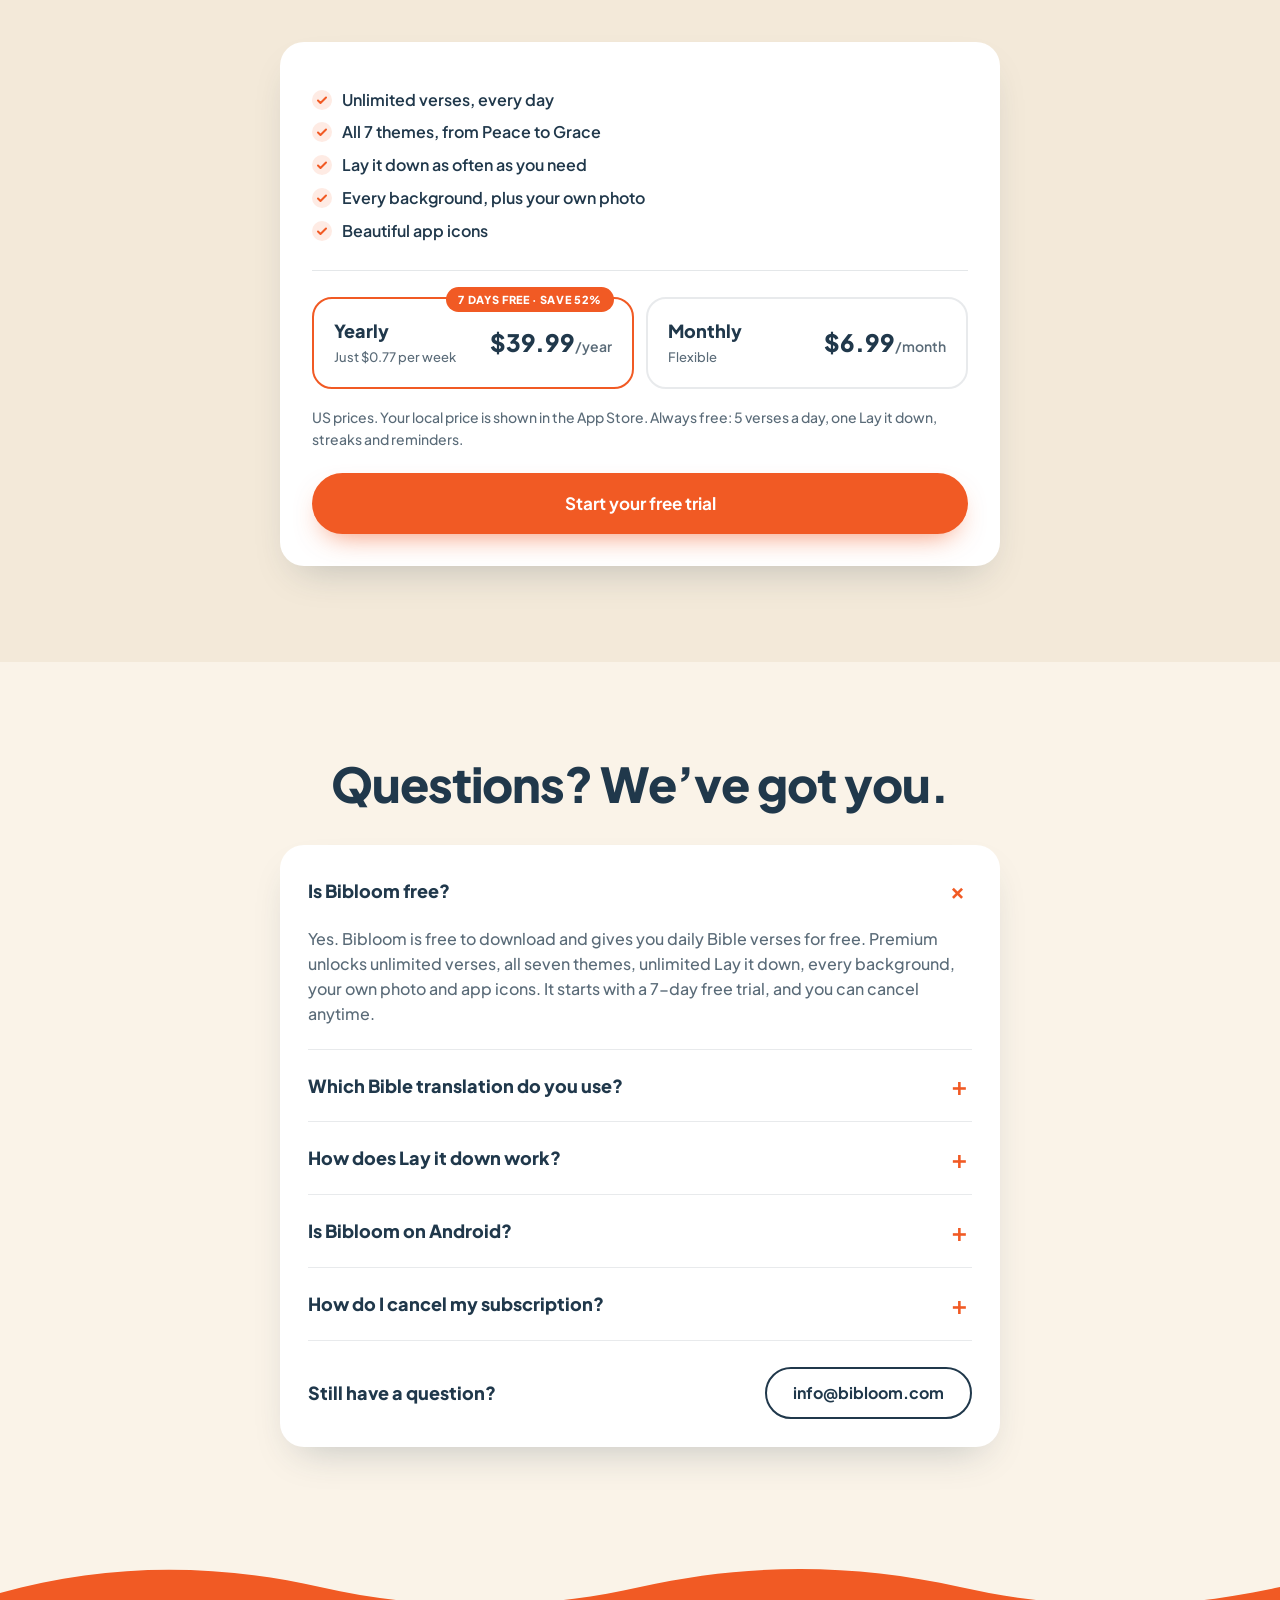
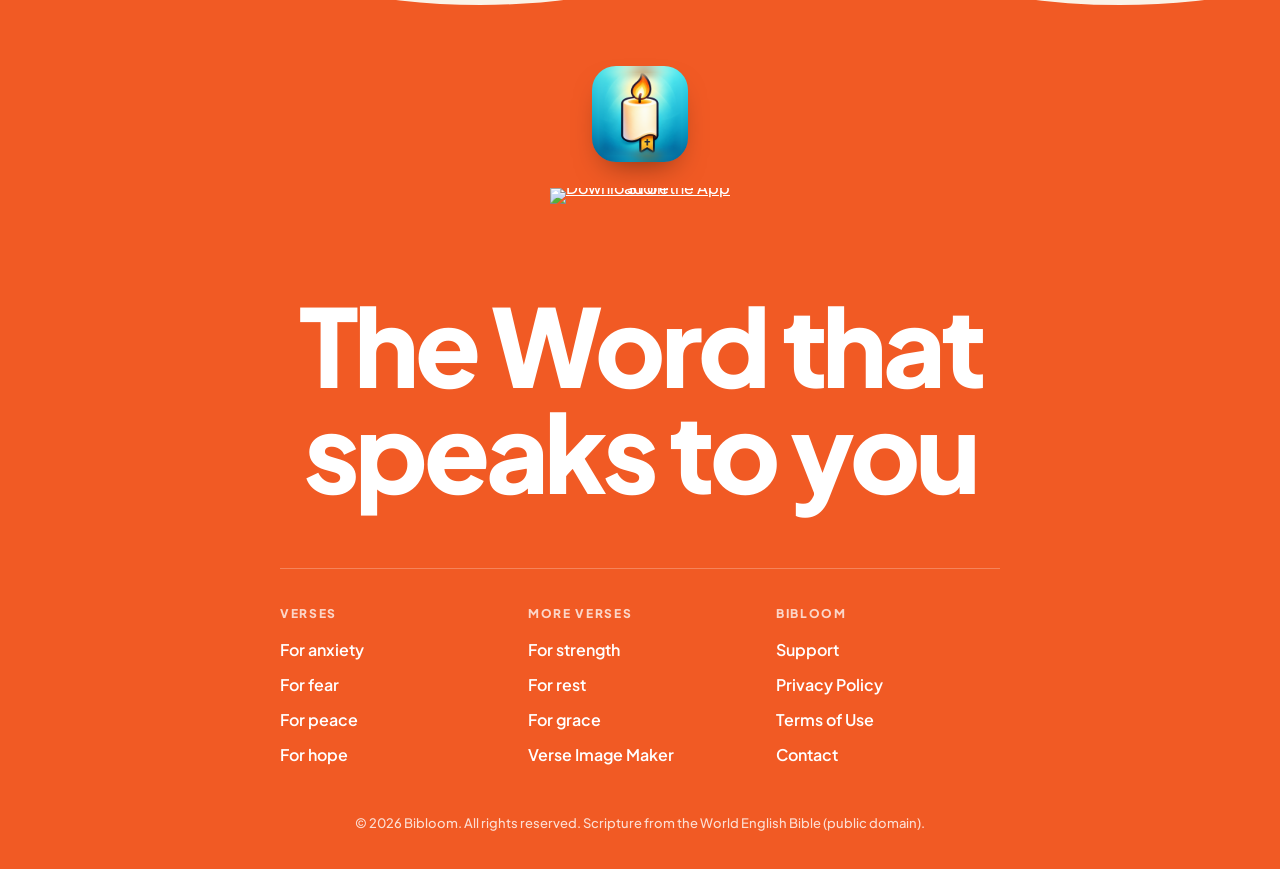
==== commit b8c51af5: "Centre hero App Store badge; remove numbers and streak card section Co-Authored-By: Claude Opus 5.5 " ====
--- a/index.html
+++ b/index.html
@@ -98,7 +98,9 @@
   <div class="container hero-inner reveal">
     <h1>The Word that<br /><span class="accent">speaks to you.</span></h1>
     <p class="lead">A Bible verse for exactly what you’re carrying, every single day. Understand it, keep it close, and build a habit that lasts.</p>
-    <a class="store-badge badge-hero" href="https://apps.apple.com/app/id6776219836"><img src="https://toolbox.marketingtools.apple.com/api/v2/badges/download-on-the-app-store/black/en-us" alt="Download on the App Store" width="180" height="60" /></a>
+    <div class="hero-cta">
+      <a class="store-badge badge-hero" href="https://apps.apple.com/app/id6776219836"><img src="https://toolbox.marketingtools.apple.com/api/v2/badges/download-on-the-app-store/black/en-us" alt="Download on the App Store" width="180" height="60" /></a>
+    </div>
     <p class="fine">Free to start · 7-day free trial · iPhone</p>
 
     <p class="kicker">Verses for every feeling</p>
@@ -115,41 +117,6 @@
 
   <div class="container hero-phone reveal">
     <img src="images/screens/hero-phone.webp" alt="Bibloom on iPhone: Micah 7:19 over a sunset sea" width="620" height="1249" />
-  </div>
-</section>
-
-<!-- ============ Numbers + streak card ============ -->
-<section class="numbers">
-  <div class="container numbers-grid">
-    <div class="reveal">
-      <h2 class="section-title left">Inside Bibloom:</h2>
-      <dl class="stats">
-        <div><dt>612</dt><dd>hand-picked Bible verses, each with the story behind it</dd></div>
-        <div><dt>7</dt><dd>themes for every feeling, from Anxiety to Grace</dd></div>
-        <div><dt>22</dt><dd>calm backgrounds, plus your own photo</dd></div>
-      </dl>
-    </div>
-
-    <article class="card streak-card reveal">
-      <div class="card-head">
-        <img src="images/icon.png" alt="" width="44" height="44" />
-        <div>
-          <p class="card-kicker">Streaks &amp; milestones</p>
-          <h3>A habit that grows with you</h3>
-        </div>
-      </div>
-      <p>Open Bibloom each day and your streak grows. Every 7 days in a row you reach a milestone, with a word written for you and a verse picked for what you’re carrying.</p>
-      <div class="week" aria-label="Example week of a streak">
-        <p class="week-label">Your week</p>
-        <div class="week-bars">
-          <span style="--h:28%"></span><span style="--h:40%"></span><span style="--h:52%"></span><span style="--h:64%"></span><span style="--h:76%"></span><span style="--h:88%"></span><span class="peak" style="--h:100%"></span>
-        </div>
-        <div class="week-foot">
-          <div><small>Day</small><strong>1</strong></div>
-          <div class="right"><small>Milestone</small><strong class="accent">Day 7 🔥</strong></div>
-        </div>
-      </div>
-    </article>
   </div>
 </section>
 
--- a/landing.css
+++ b/landing.css
@@ -156,46 +156,11 @@
 .phone-side:first-child { margin-right: -48px; transform: translateY(24px) rotate(-6deg) scale(.94); }
 .phone-side:last-child { margin-left: -48px; transform: translateY(24px) rotate(6deg) scale(.94); }
 
-/* ---------- Numbers + streak card ---------- */
-.numbers { padding: 72px 0 96px; }
-.numbers-grid { display: grid; gap: 40px; }
+/* ---------- Shared: section titles + cards ---------- */
 .section-title { font-size: clamp(32px, 5vw, 48px); text-align: center; }
-.section-title.left { text-align: left; }
 .section-title.light, .lead.light { color: var(--white); }
 .lead.light { opacity: .92; }
-.stats { margin: 28px 0 0; display: grid; gap: 28px; }
-.stats dt { font-size: clamp(48px, 7vw, 64px); font-weight: 800; color: var(--accent); line-height: 1; letter-spacing: -0.03em; }
-.stats dd { margin: 6px 0 0; max-width: 300px; color: var(--ink-soft); }
-
 .card { background: var(--white); border-radius: var(--radius); box-shadow: var(--shadow); padding: 28px; }
-.card-head { display: flex; align-items: center; gap: 14px; margin-bottom: 14px; }
-.card-head img { border-radius: 12px; }
-.card-kicker { font-size: 12px; font-weight: 700; letter-spacing: .12em; text-transform: uppercase; color: var(--accent); }
-.card h3 { font-size: 22px; }
-.streak-card > p { color: var(--ink-soft); font-size: 17px; }
-.week { margin-top: 24px; background: var(--cream); border-radius: 18px; padding: 20px; }
-.week-label { font-size: 12px; font-weight: 700; letter-spacing: .12em; text-transform: uppercase; color: var(--ink-soft); }
-.week-bars { height: 150px; display: flex; align-items: flex-end; gap: 10px; margin-top: 16px; }
-.week-bars span {
-  flex: 1; height: var(--h);
-  border-radius: 10px 10px 4px 4px;
-  background: rgba(241, 90, 36, .35);
-  transform-origin: bottom; transform: scaleY(0);
-  transition: transform .7s cubic-bezier(.2, .8, .2, 1);
-}
-.week-bars span.peak { background: var(--accent); }
-.is-visible .week-bars span { transform: scaleY(1); }
-.week-bars span:nth-child(2) { transition-delay: .08s; }
-.week-bars span:nth-child(3) { transition-delay: .16s; }
-.week-bars span:nth-child(4) { transition-delay: .24s; }
-.week-bars span:nth-child(5) { transition-delay: .32s; }
-.week-bars span:nth-child(6) { transition-delay: .40s; }
-.week-bars span:nth-child(7) { transition-delay: .48s; }
-.week-foot { display: flex; justify-content: space-between; margin-top: 14px; }
-.week-foot small { display: block; font-size: 13px; color: var(--ink-soft); }
-.week-foot strong { font-size: 18px; font-weight: 800; }
-.week-foot .right { text-align: right; }
-.week-foot .accent { font-size: 24px; }
 
 /* ---------- Waves ---------- */
 .wave { line-height: 0; margin-bottom: -1px; }
@@ -304,7 +269,6 @@
   .hero { padding: 160px 0 60px; }
   .phone-side:first-child { margin-right: -30px; }
   .phone-side:last-child { margin-left: -30px; }
-  .numbers-grid { grid-template-columns: 1fr 1.15fr; align-items: center; gap: 64px; }
   .features { grid-template-columns: 1.1fr .9fr; gap: 56px; }
   .f-shot-inline { display: none; }
   .feature-phone { display: block; width: min(300px, 100%); justify-self: center; transition: opacity .25s ease; }
@@ -323,14 +287,14 @@
 
 @media (prefers-reduced-motion: reduce) {
   html { scroll-behavior: auto; }
-  .reveal, .week-bars span { transition: none; opacity: 1; transform: none; }
+  .reveal { transition: none; opacity: 1; transform: none; }
 }
 
 /* ---------- Official Apple "Download on the App Store" badge ---------- */
 .store-badge { display: inline-block; line-height: 0; transition: transform .15s ease; }
 .store-badge:hover { transform: translateY(-2px); }
 .store-badge img { width: auto; height: 60px; }
-.badge-hero { margin-top: 32px; }
+.hero-cta { display: flex; justify-content: center; margin-top: 32px; }
 .badge-menu { margin-top: 14px; align-self: flex-start; }
 .badge-menu img { height: 52px; }
 .badge-footer { margin-top: 26px; }
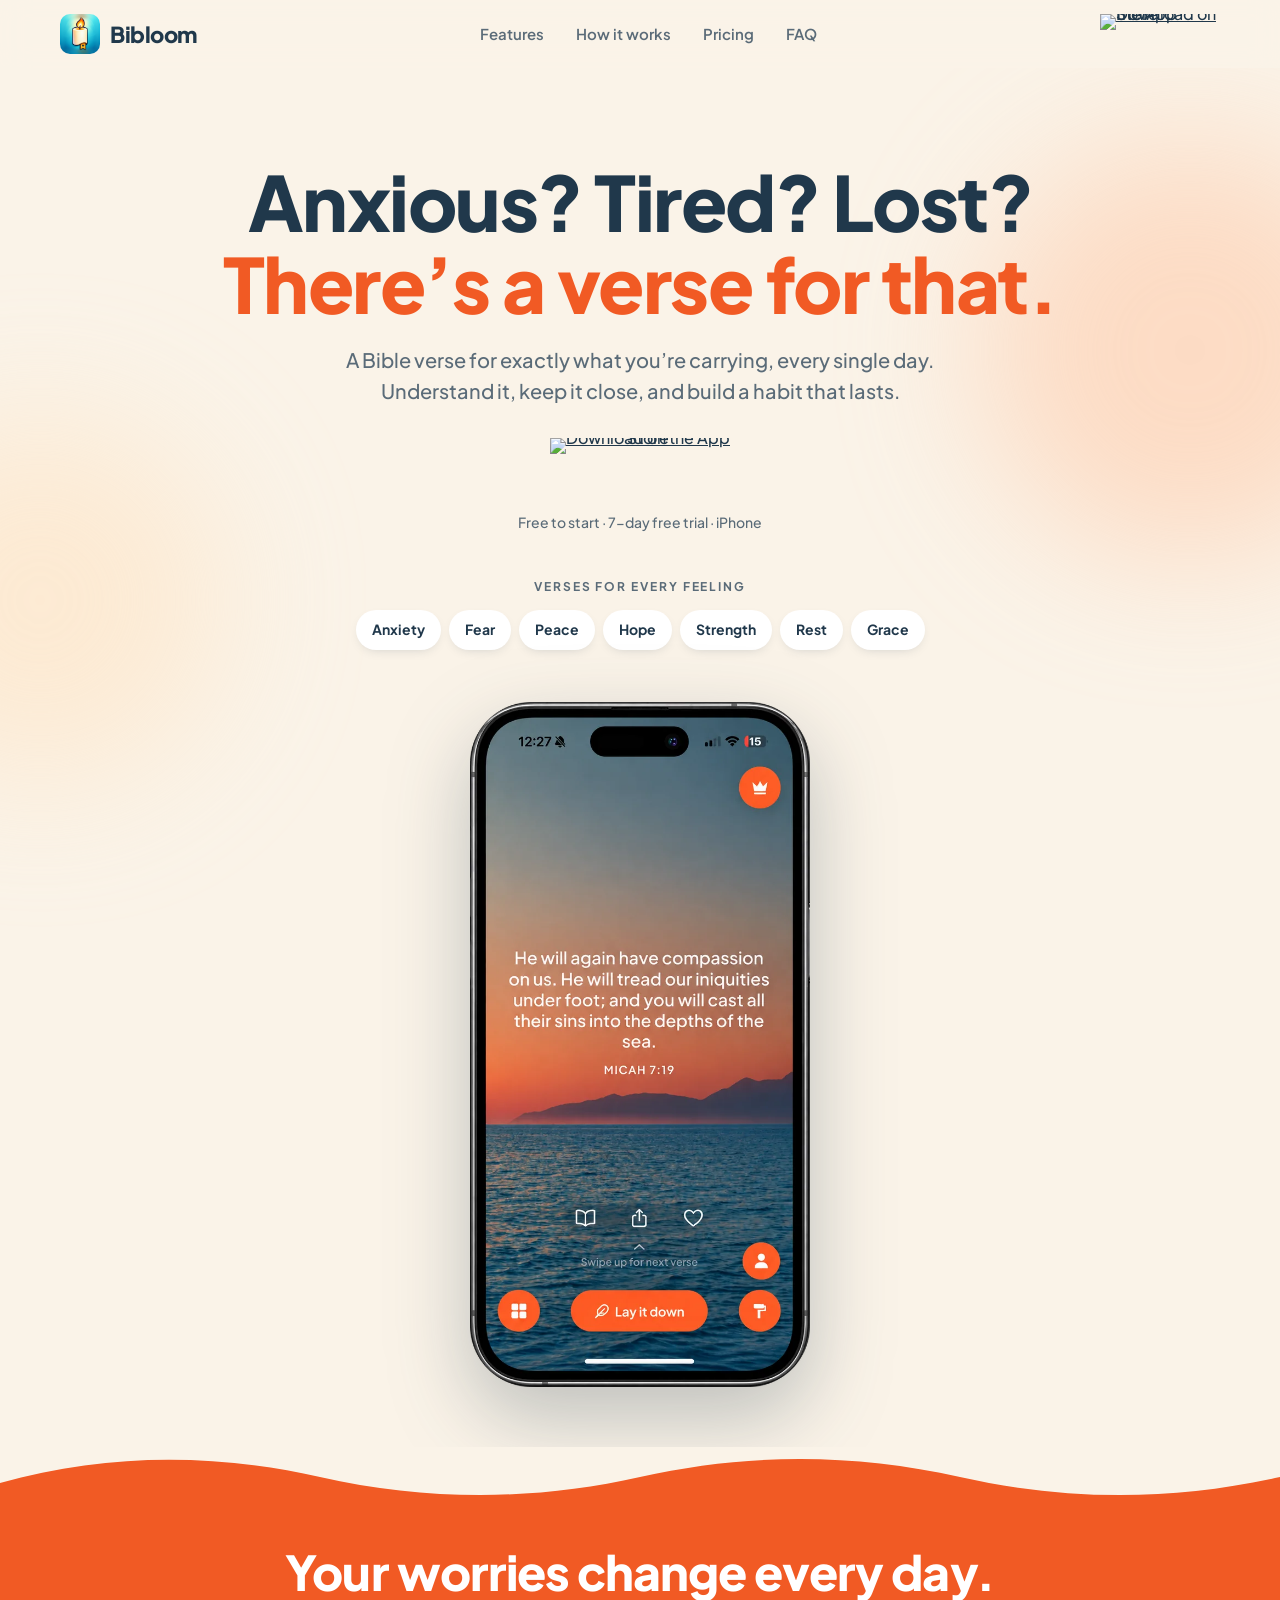
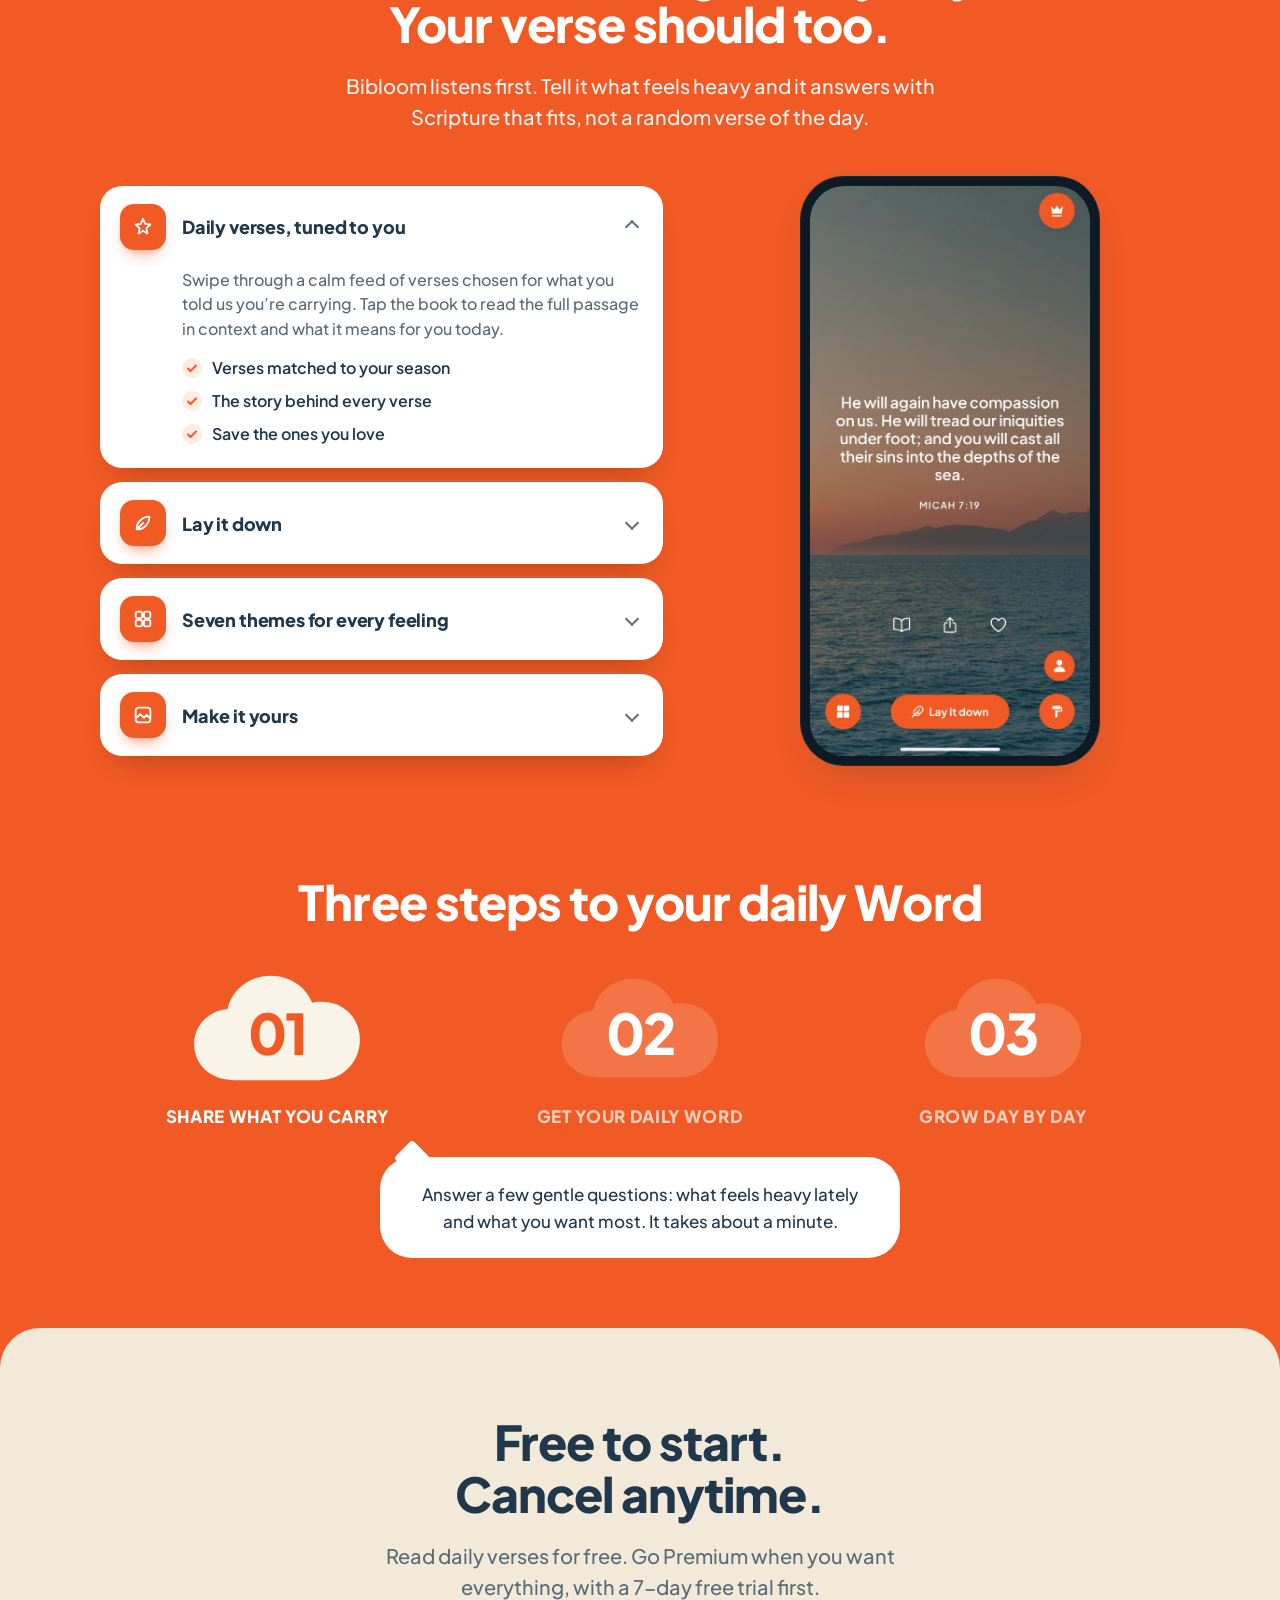
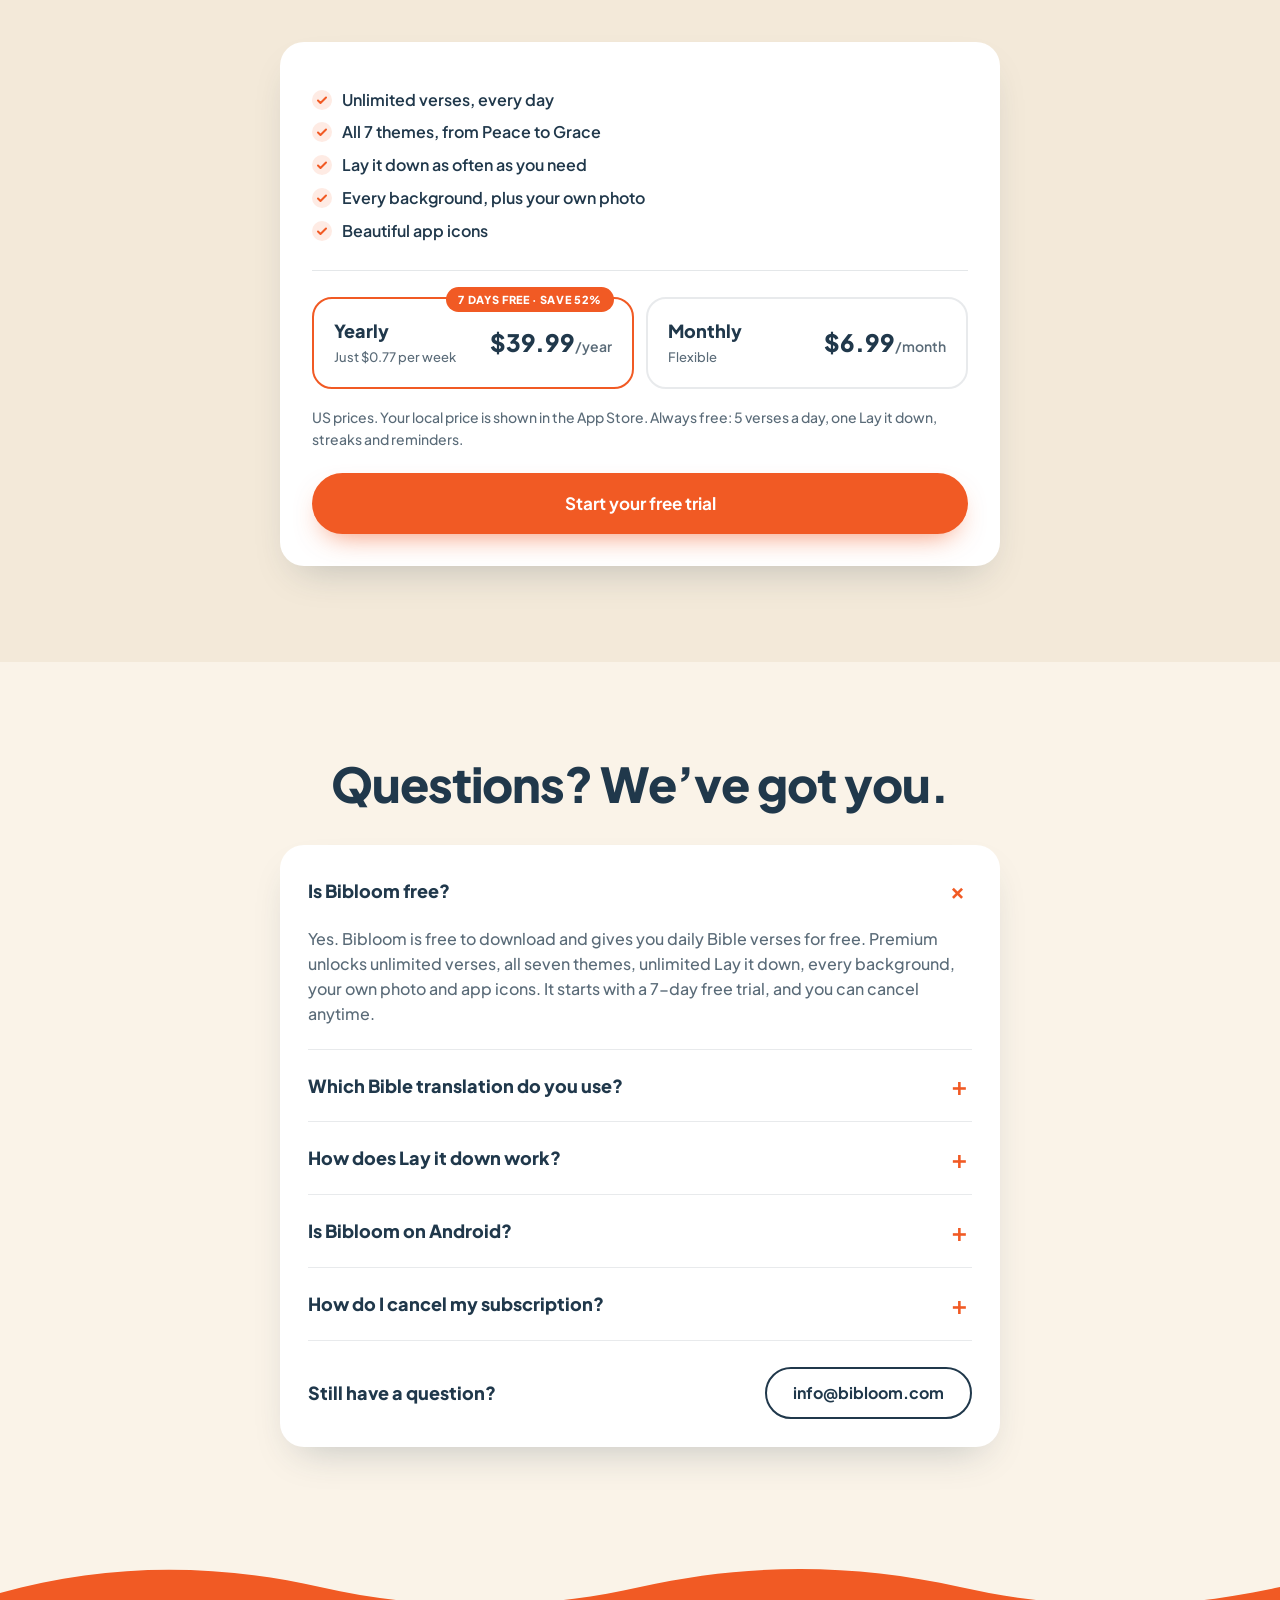
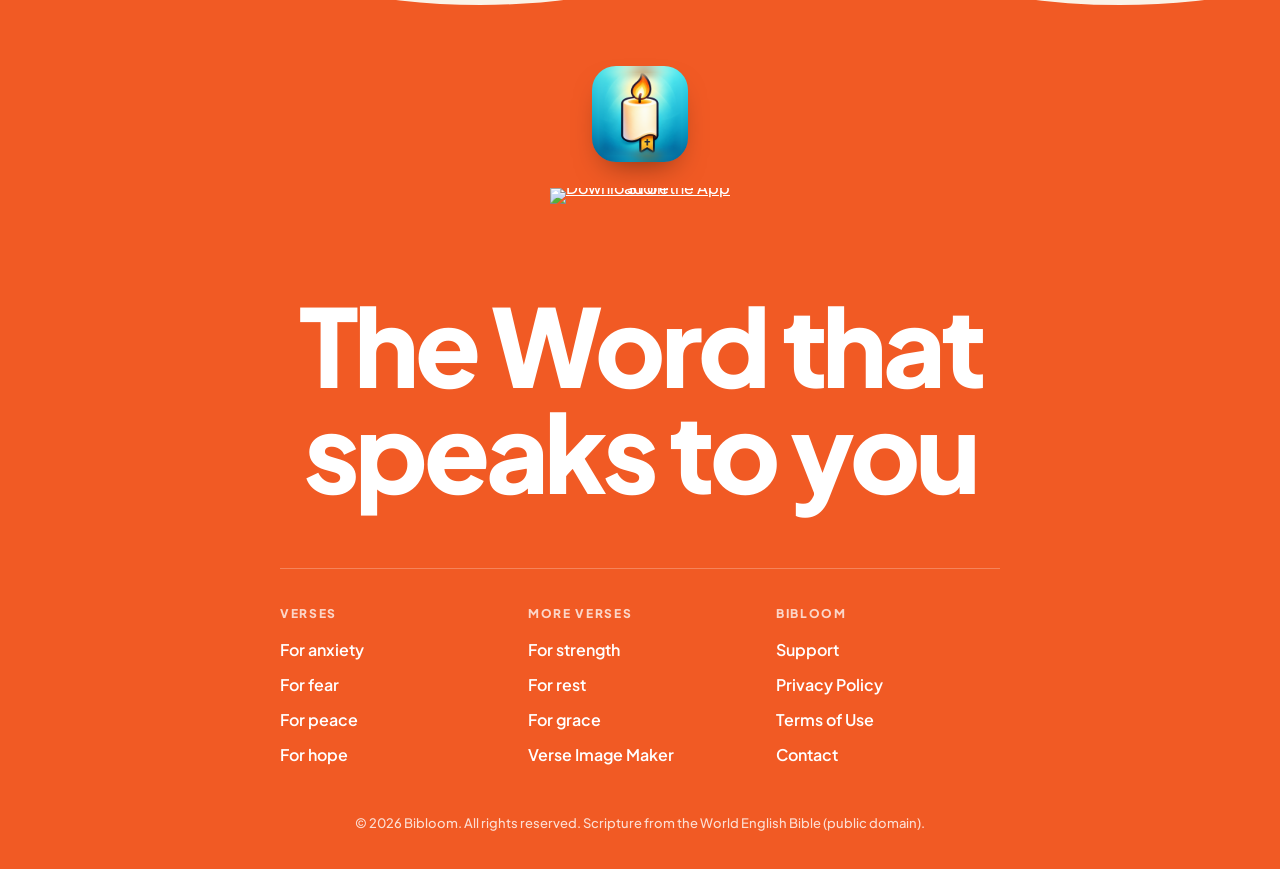
==== commit 709d6e9b: "Hero headline: Anxious? Tired? Lost? There's a verse for that. Co-Authored-By: Claude Opus 5.5 <nore" ====
--- a/index.html
+++ b/index.html
@@ -96,7 +96,7 @@
   <div class="blob blob-1" aria-hidden="true"></div>
   <div class="blob blob-2" aria-hidden="true"></div>
   <div class="container hero-inner reveal">
-    <h1>The Word that<br /><span class="accent">speaks to you.</span></h1>
+    <h1>Anxious? Tired? Lost?<br /><span class="accent">There’s a verse for that.</span></h1>
     <p class="lead">A Bible verse for exactly what you’re carrying, every single day. Understand it, keep it close, and build a habit that lasts.</p>
     <div class="hero-cta">
       <a class="store-badge badge-hero" href="https://apps.apple.com/app/id6776219836"><img src="https://toolbox.marketingtools.apple.com/api/v2/badges/download-on-the-app-store/black/en-us" alt="Download on the App Store" width="180" height="60" /></a>
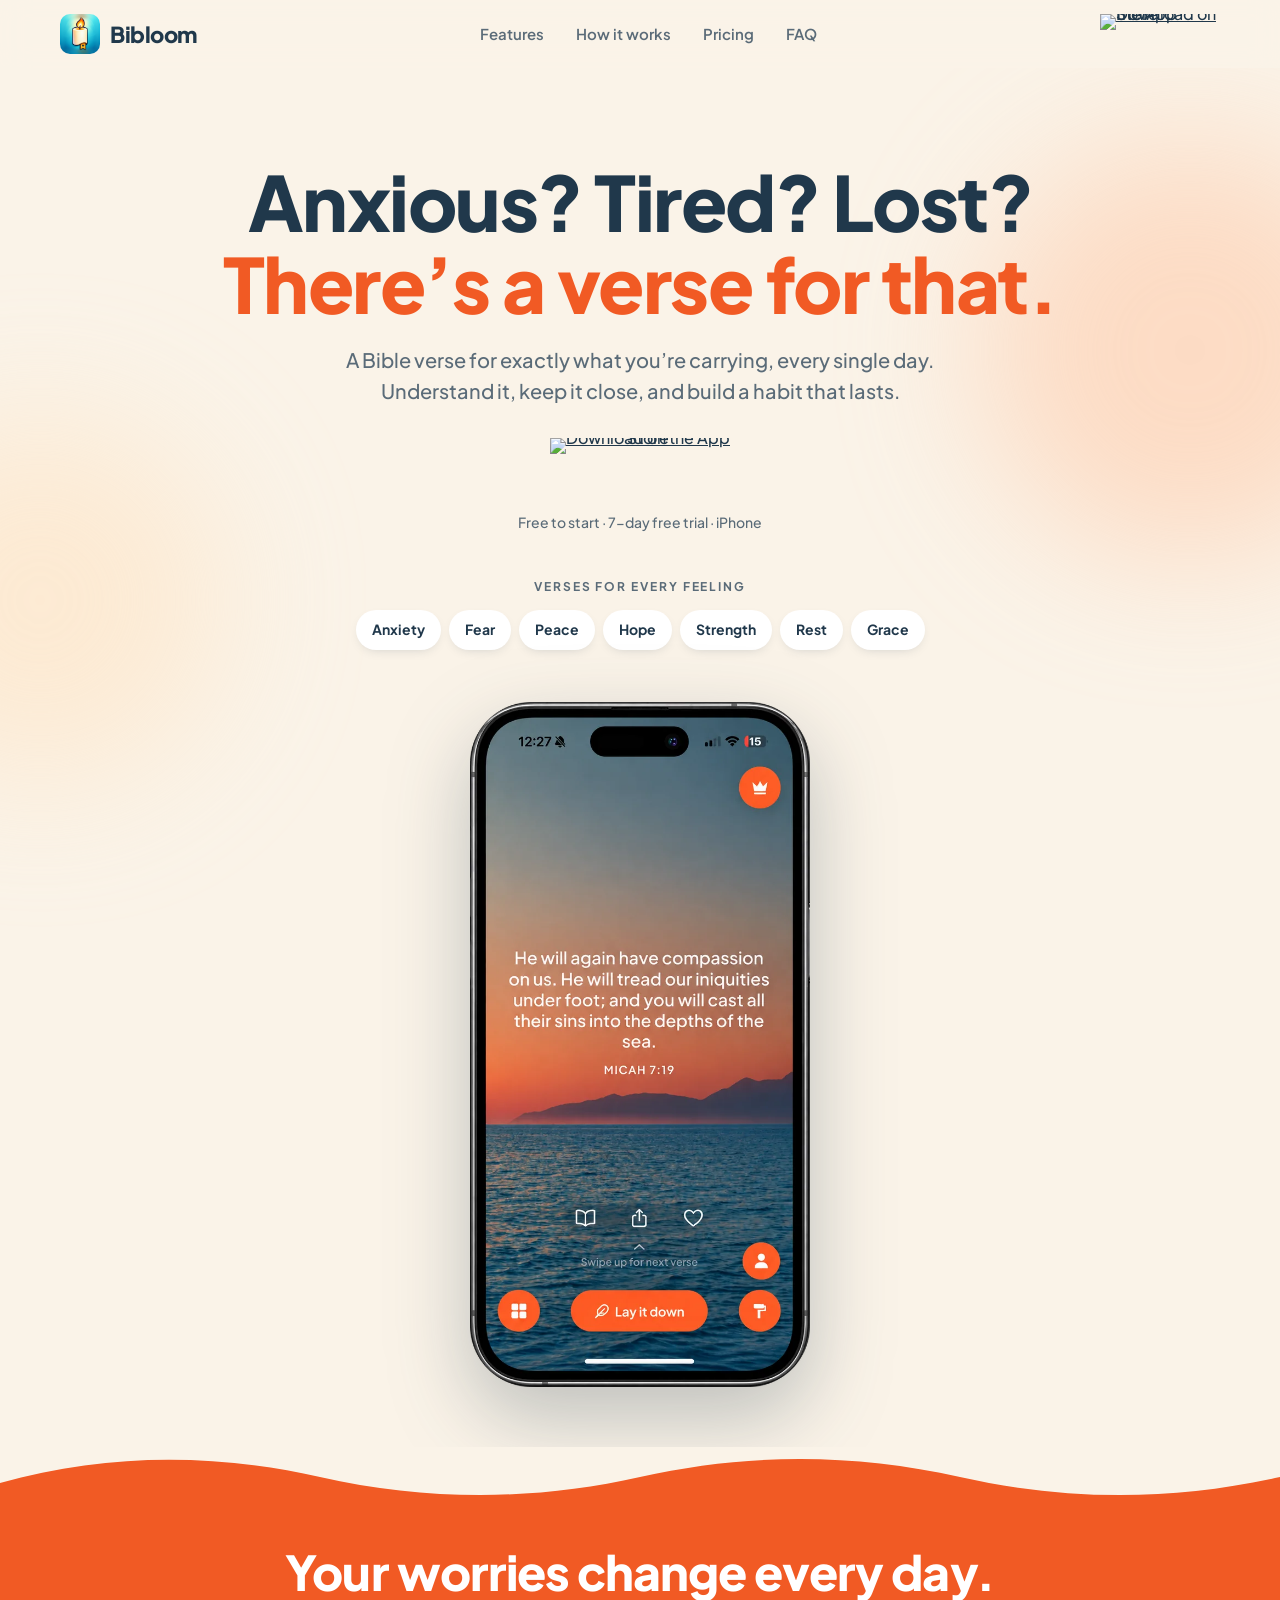
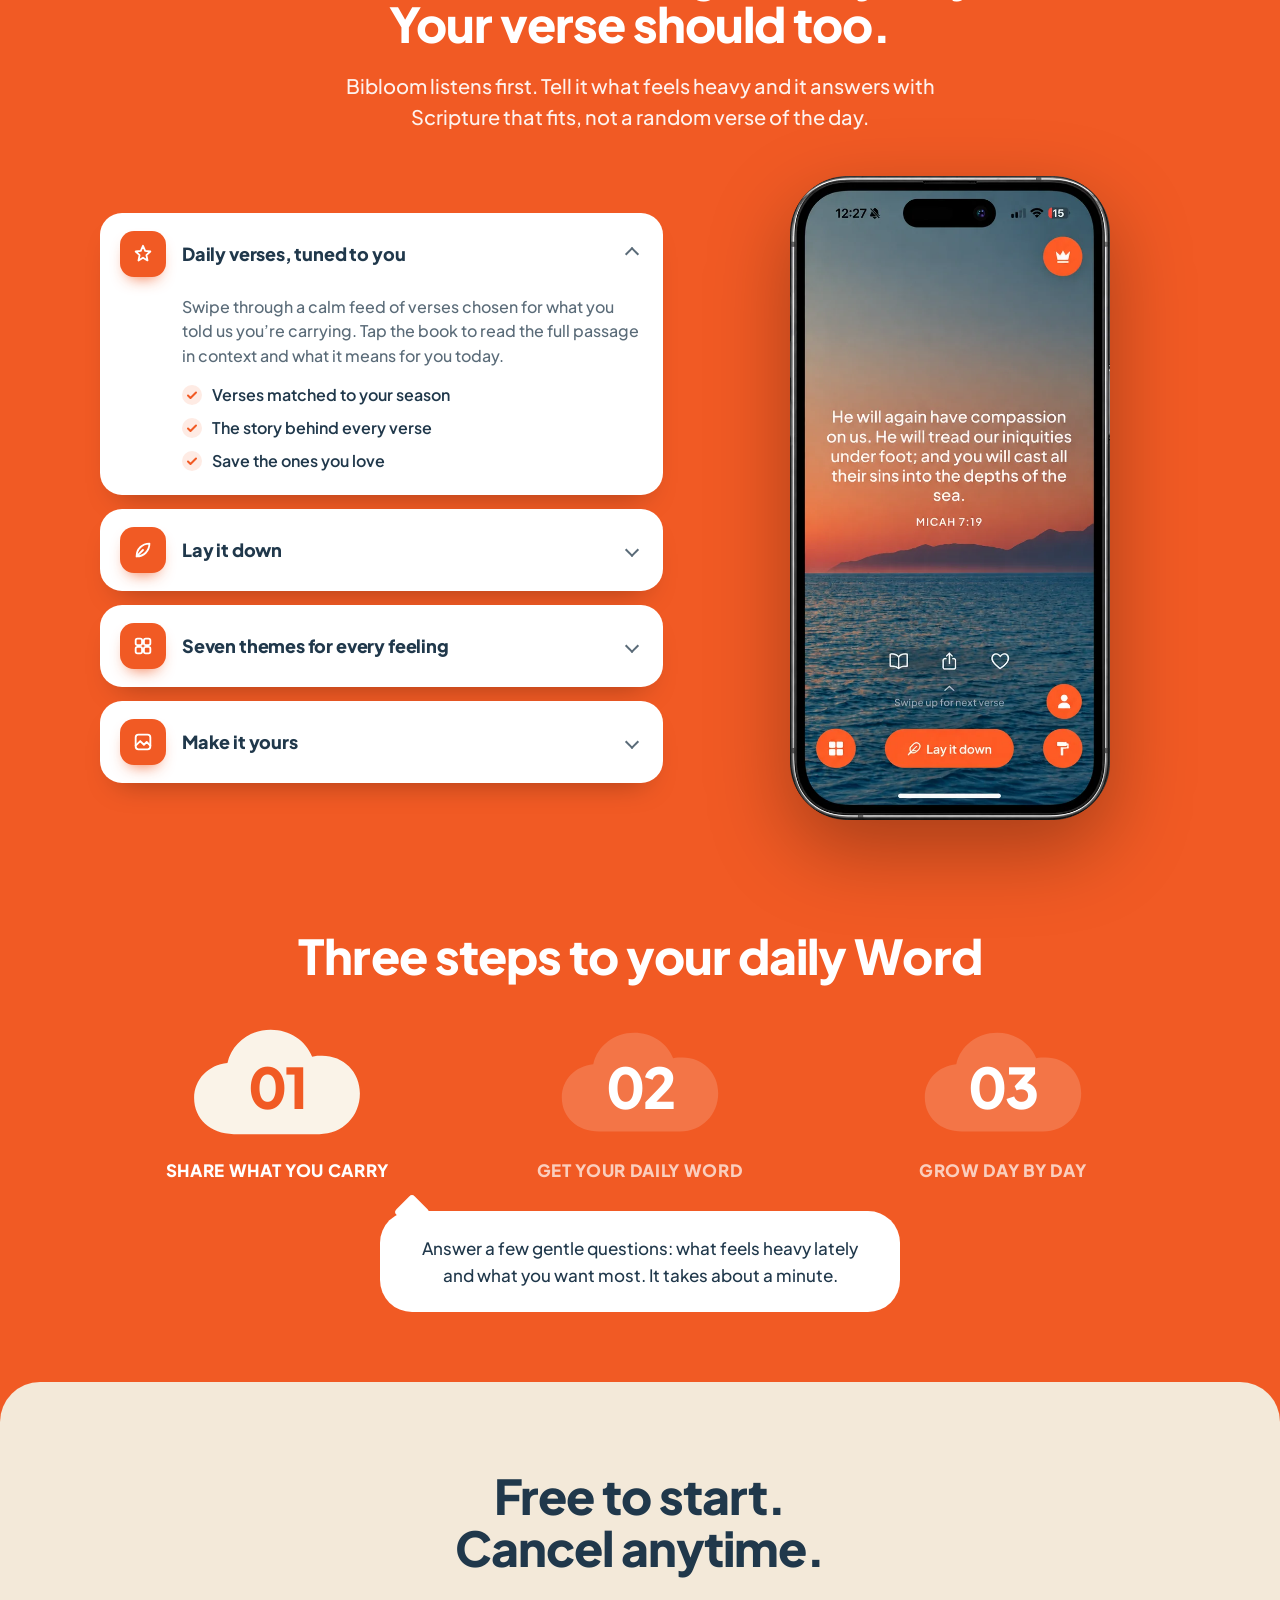
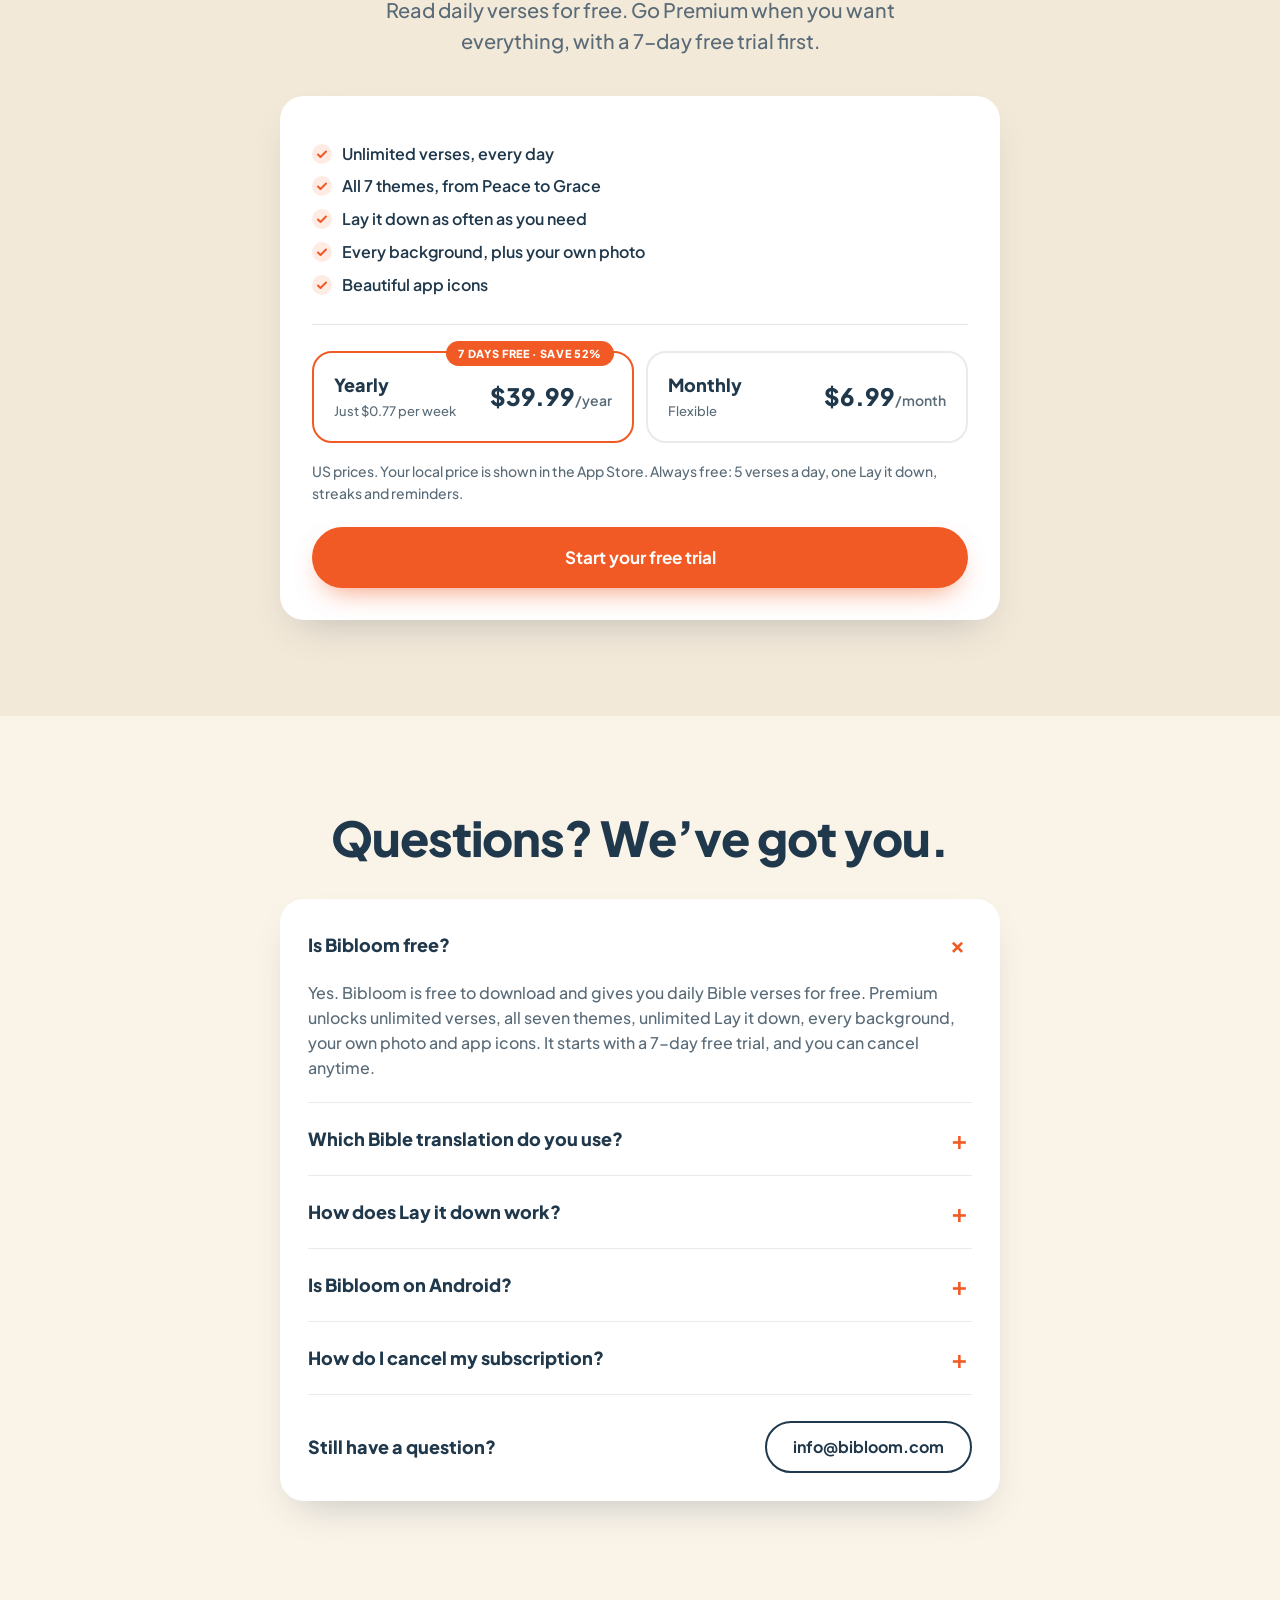
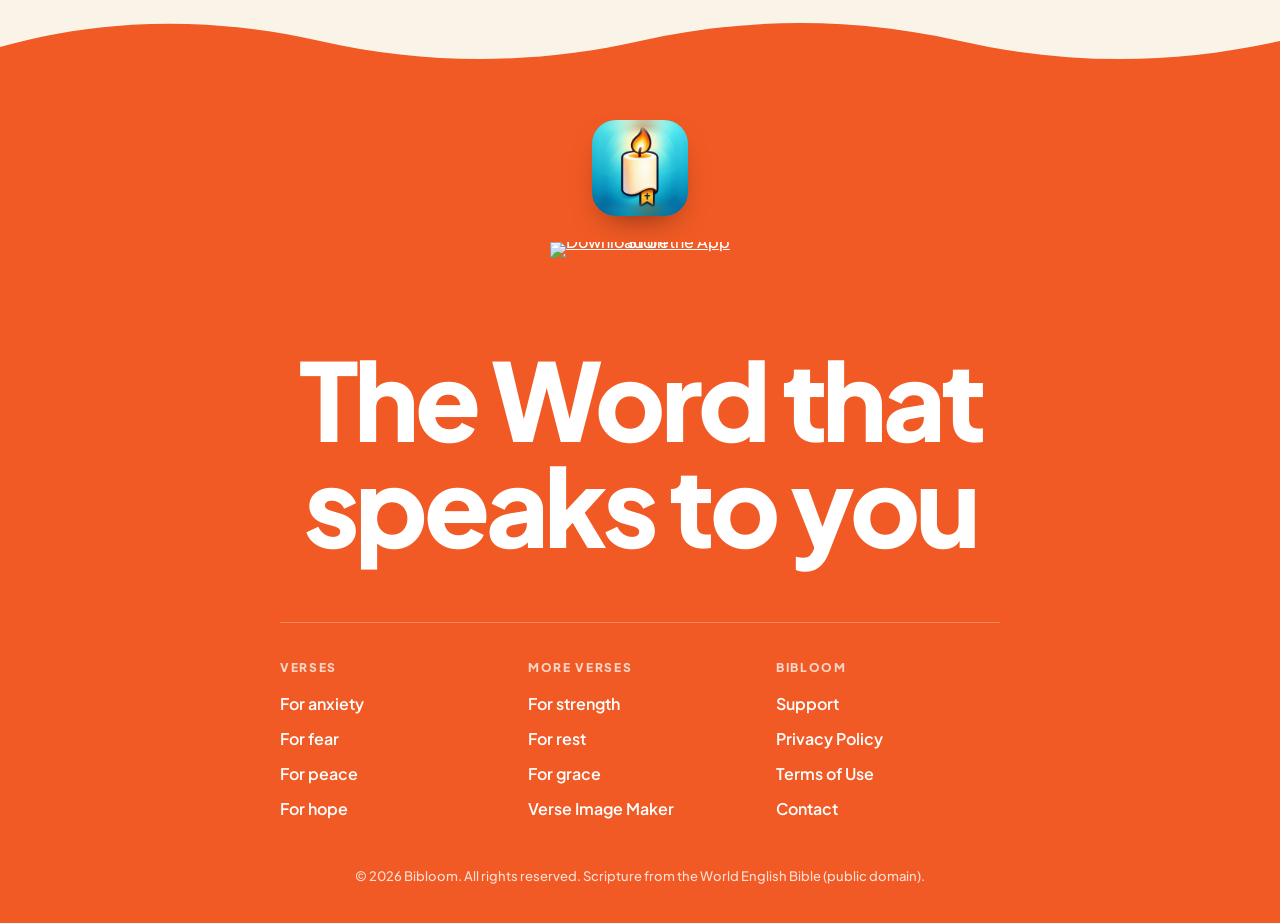
==== commit cc440da2: "Features: real iPhone mockups for Lay it down, Themes and Customize Co-Authored-By: Claude Opus 5.5 " ====
--- a/index.html
+++ b/index.html
@@ -131,7 +131,7 @@
 
     <div class="features reveal">
       <div class="feature-list" role="tablist" aria-label="Bibloom features">
-        <details class="feature" open data-shot="images/screens/home.jpg">
+        <details class="feature" open data-shot="images/screens/hero-phone.webp">
           <summary role="tab">
             <span class="f-icon" aria-hidden="true"><svg viewBox="0 0 24 24"><path d="M12 3l2.4 5.6L20 9.3l-4.3 3.9 1.2 5.8L12 16l-4.9 3 1.2-5.8L4 9.3l5.6-.7z"/></svg></span>
             <span class="f-title">Daily verses, tuned to you</span>
@@ -140,11 +140,11 @@
           <div class="f-body">
             <p>Swipe through a calm feed of verses chosen for what you told us you’re carrying. Tap the book to read the full passage in context and what it means for you today.</p>
             <ul class="ticks"><li>Verses matched to your season</li><li>The story behind every verse</li><li>Save the ones you love</li></ul>
-            <img class="f-shot-inline" src="images/screens/home.jpg" alt="Bibloom verse feed" loading="lazy" />
+            <img class="f-shot-inline" src="images/screens/hero-phone.webp" alt="Bibloom verse feed" loading="lazy" />
           </div>
         </details>
 
-        <details class="feature" data-shot="images/screens/lay-it-down.jpg">
+        <details class="feature" data-shot="images/screens/lay-it-down-phone.webp">
           <summary role="tab">
             <span class="f-icon" aria-hidden="true"><svg viewBox="0 0 24 24"><path d="M5 19c8 0 14-6 14-14-8 0-14 6-14 14zm0 0l7-7"/></svg></span>
             <span class="f-title">Lay it down</span>
@@ -153,11 +153,11 @@
           <div class="f-body">
             <p>Write it, or say it out loud. Bibloom meets you with a real Bible verse that speaks to it and a short word of encouragement. A quiet way to give your worries to God.</p>
             <ul class="ticks"><li>Type or speak, on-device voice input</li><li>A real verse, never made up</li><li>Share it as a beautiful image</li></ul>
-            <img class="f-shot-inline" src="images/screens/lay-it-down.jpg" alt="Lay it down screen" loading="lazy" />
+            <img class="f-shot-inline" src="images/screens/lay-it-down-phone.webp" alt="Lay it down screen" loading="lazy" />
           </div>
         </details>
 
-        <details class="feature" data-shot="images/screens/categories.jpg">
+        <details class="feature" data-shot="images/screens/categories-phone.webp">
           <summary role="tab">
             <span class="f-icon" aria-hidden="true"><svg viewBox="0 0 24 24"><rect x="4" y="4" width="7" height="7" rx="2"/><rect x="13" y="4" width="7" height="7" rx="2"/><rect x="4" y="13" width="7" height="7" rx="2"/><rect x="13" y="13" width="7" height="7" rx="2"/></svg></span>
             <span class="f-title">Seven themes for every feeling</span>
@@ -166,11 +166,11 @@
           <div class="f-body">
             <p>Strength when you feel weak. Peace to find your calm. Hope, Rest, Fear, Anxiety and Grace. Jump straight to the words you need right now.</p>
             <ul class="ticks"><li>7 themes, over 600 verses</li><li>My Verses for everything you saved</li><li>New verses every day</li></ul>
-            <img class="f-shot-inline" src="images/screens/categories.jpg" alt="Bibloom themes" loading="lazy" />
+            <img class="f-shot-inline" src="images/screens/categories-phone.webp" alt="Bibloom themes" loading="lazy" />
           </div>
         </details>
 
-        <details class="feature" data-shot="images/screens/customize.jpg">
+        <details class="feature" data-shot="images/screens/customize-phone.webp">
           <summary role="tab">
             <span class="f-icon" aria-hidden="true"><svg viewBox="0 0 24 24"><rect x="4" y="4" width="16" height="16" rx="3"/><path d="M4 16l5-5 4 4 3-3 4 4"/></svg></span>
             <span class="f-title">Make it yours</span>
@@ -179,12 +179,12 @@
           <div class="f-body">
             <p>Pick from 22 calm backgrounds or use your own photo, and choose the app icon you love. Every verse feels like it was made for you.</p>
             <ul class="ticks"><li>22 backgrounds</li><li>Your own photo as background</li><li>Beautiful app icons</li></ul>
-            <img class="f-shot-inline" src="images/screens/customize.jpg" alt="Customize backgrounds and app icons" loading="lazy" />
+            <img class="f-shot-inline" src="images/screens/customize-phone.webp" alt="Customize backgrounds and app icons" loading="lazy" />
           </div>
         </details>
       </div>
 
-      <figure class="phone feature-phone" aria-hidden="true"><img id="feature-shot" src="images/screens/home.jpg" alt="" /></figure>
+      <figure class="feature-phone" aria-hidden="true"><img id="feature-shot" src="images/screens/hero-phone.webp" alt="" /></figure>
     </div>
   </div>
 
--- a/landing.css
+++ b/landing.css
@@ -195,7 +195,7 @@
   width: 20px; height: 20px; border-radius: 50%;
   background: var(--accent-soft) url("data:image/svg+xml,%3Csvg xmlns='http://www.w3.org/2000/svg' viewBox='0 0 20 20'%3E%3Cpath d='M6 10.5l2.5 2.5L14 7.5' fill='none' stroke='%23F15A24' stroke-width='2' stroke-linecap='round' stroke-linejoin='round'/%3E%3C/svg%3E") center/20px no-repeat;
 }
-.f-shot-inline { width: 72%; max-width: 260px; margin: 22px auto 0; border-radius: 26px; box-shadow: var(--shadow); }
+.f-shot-inline { width: 70%; max-width: 250px; margin: 22px auto 0; filter: drop-shadow(0 18px 24px rgba(32, 56, 75, .25)); }
 .feature-phone { display: none; }
 
 .steps-wrap { margin-top: 110px; text-align: center; }
@@ -271,7 +271,8 @@
   .phone-side:last-child { margin-left: -30px; }
   .features { grid-template-columns: 1.1fr .9fr; gap: 56px; }
   .f-shot-inline { display: none; }
-  .feature-phone { display: block; width: min(300px, 100%); justify-self: center; transition: opacity .25s ease; }
+  .feature-phone { display: block; margin: 0; width: min(320px, 100%); justify-self: center; transition: opacity .25s ease; }
+  .feature-phone img { width: 100%; height: auto; filter: drop-shadow(0 30px 40px rgba(0, 0, 0, .3)); }
   .feature-phone.is-swapping { opacity: 0; }
   .plans { grid-template-columns: 1fr 1fr; }
   .footer-links { max-width: 720px; margin-left: auto; margin-right: auto; }
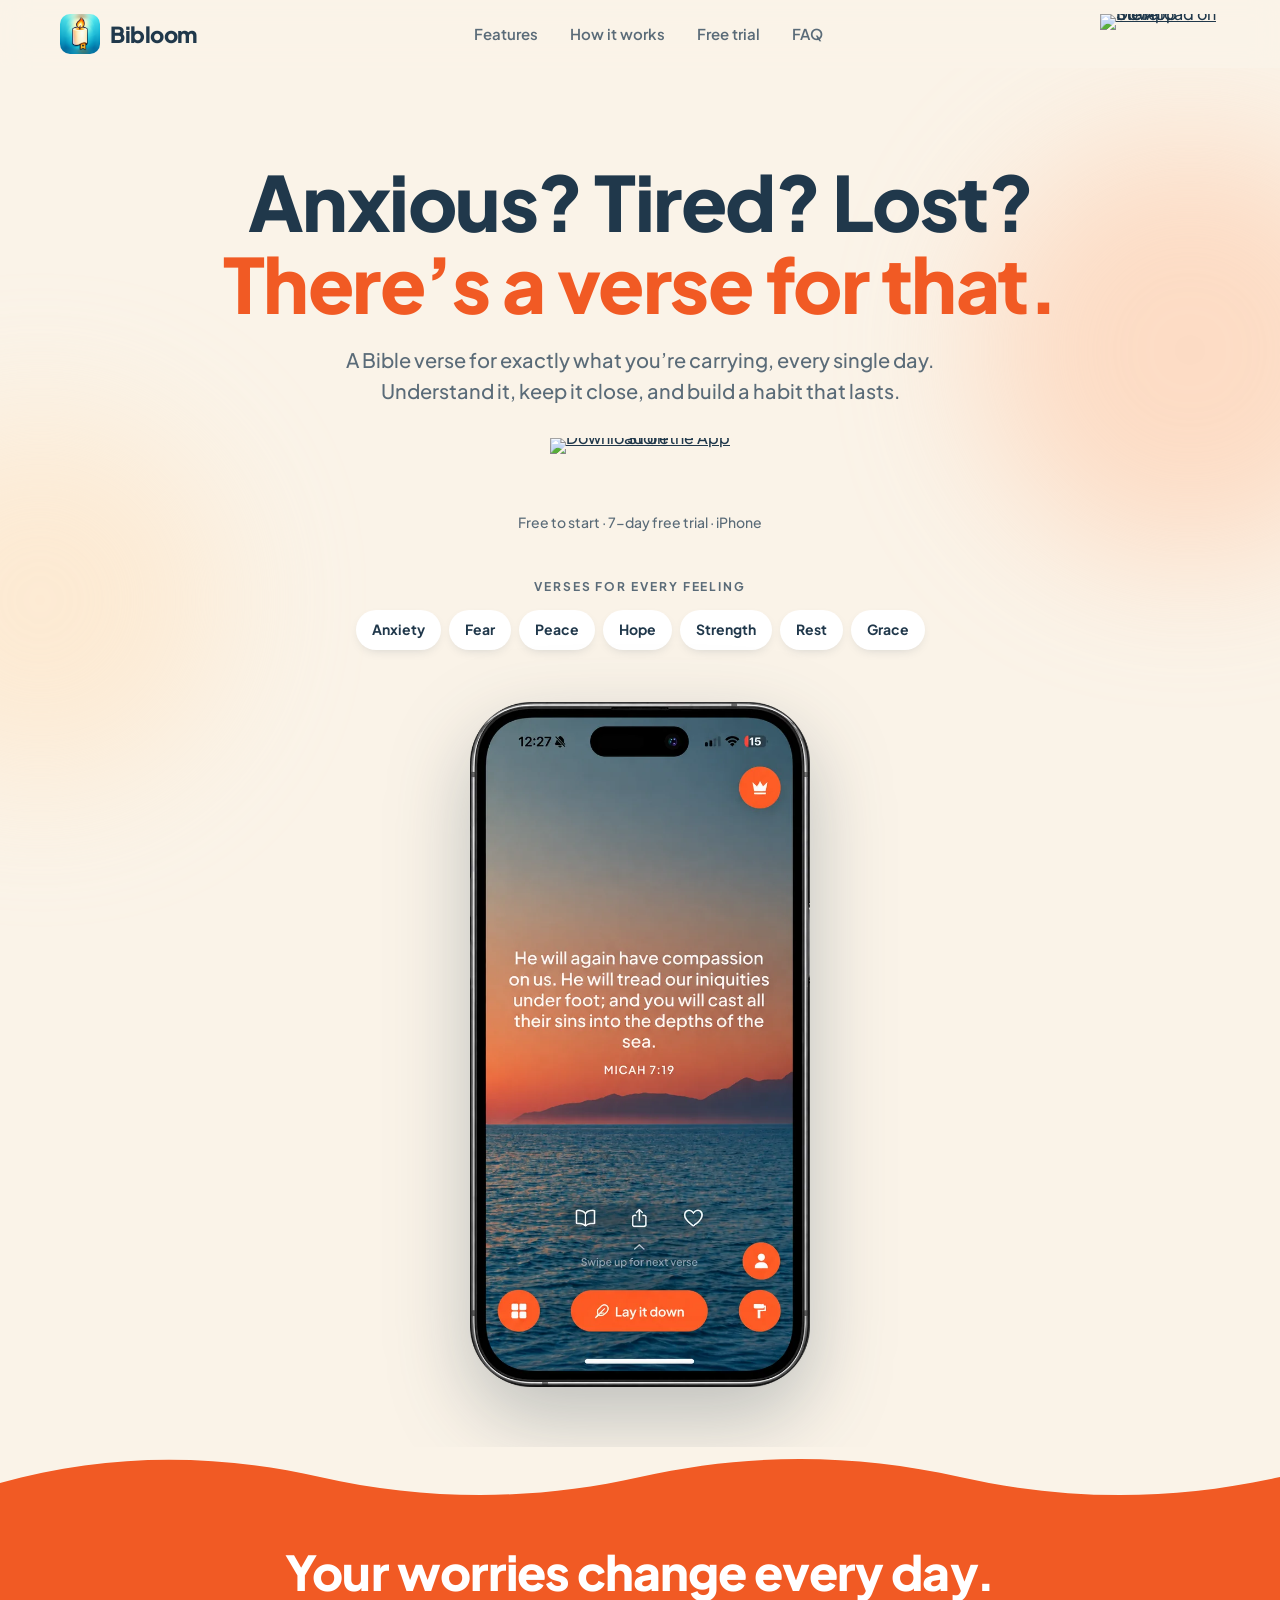
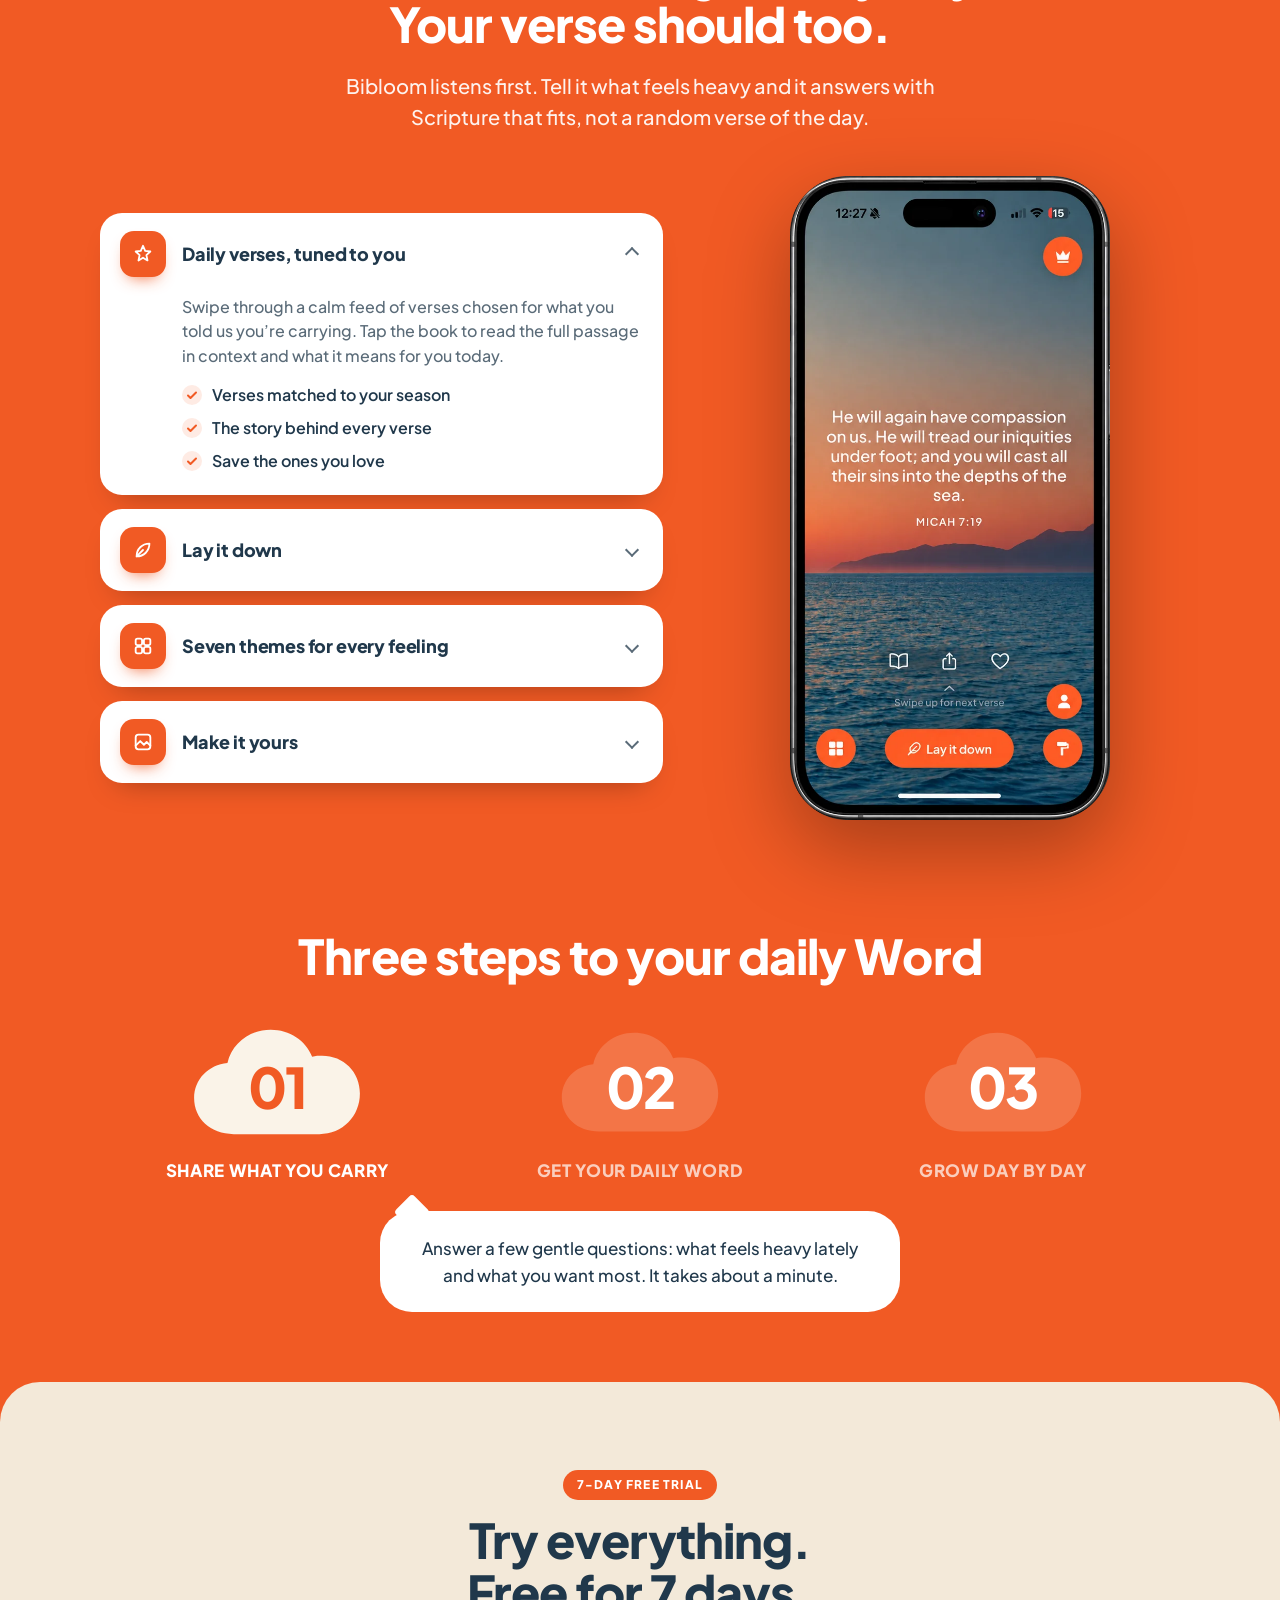
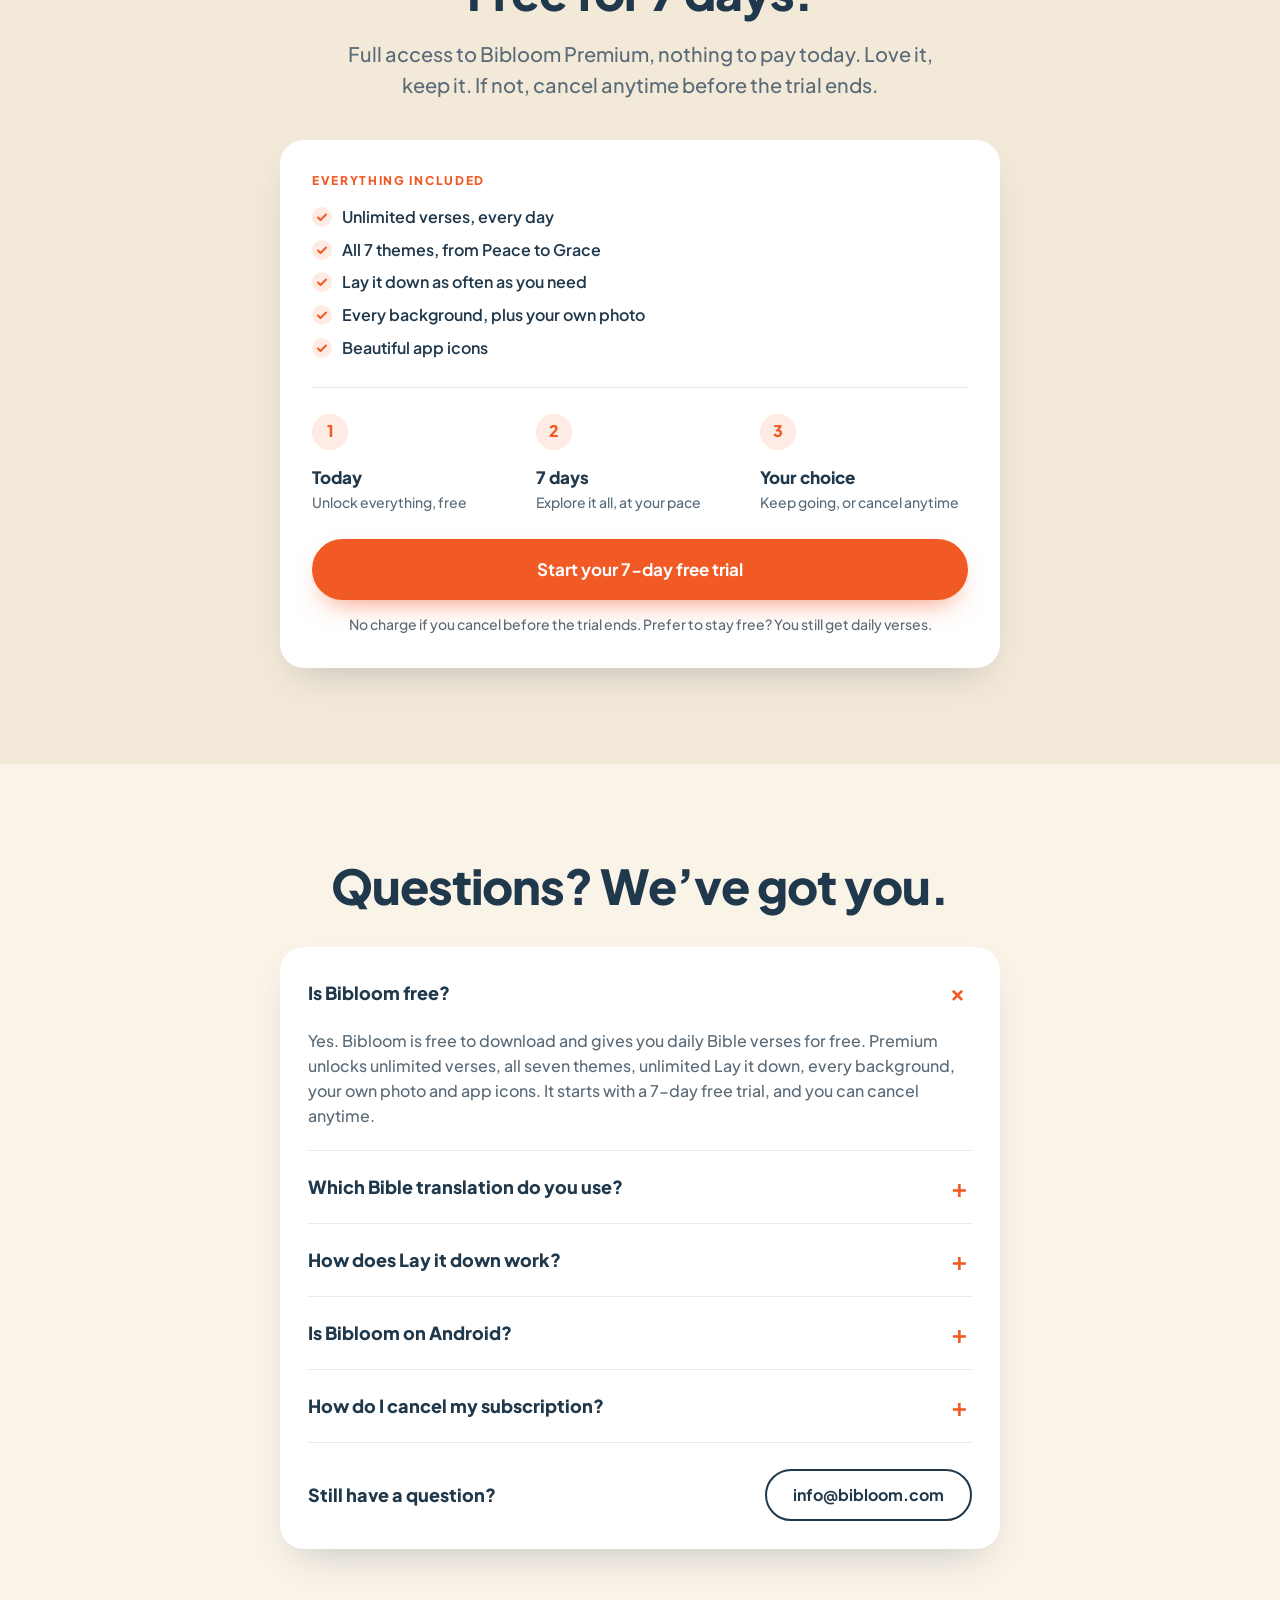
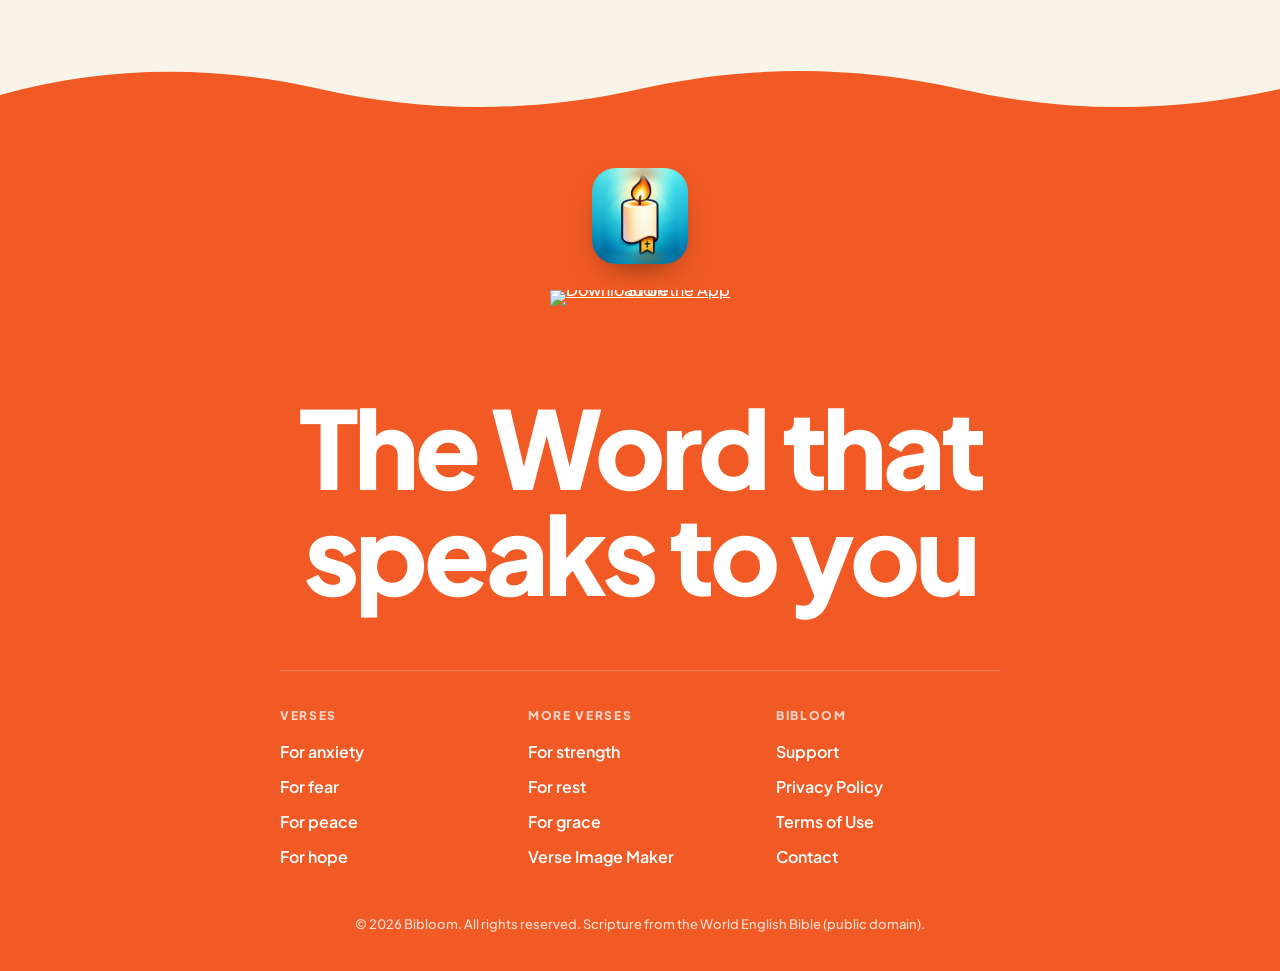
==== commit 10ee4eb5: "Trial section: lead with the 7-day free trial instead of prices Co-Authored-By: Claude Opus 5.5 <nor" ====
--- a/index.html
+++ b/index.html
@@ -70,7 +70,7 @@
     <nav class="nav-desktop" aria-label="Main">
       <a href="#features">Features</a>
       <a href="#how-it-works">How it works</a>
-      <a href="#pricing">Pricing</a>
+      <a href="#pricing">Free trial</a>
       <a href="#faq">FAQ</a>
     </nav>
     <div class="header-actions">
@@ -83,7 +83,7 @@
   <nav class="nav-mobile" id="mobile-menu" aria-label="Mobile" hidden>
     <a href="#features">Features</a>
     <a href="#how-it-works">How it works</a>
-    <a href="#pricing">Pricing</a>
+    <a href="#pricing">Free trial</a>
     <a href="#faq">FAQ</a>
     <a class="store-badge badge-menu" href="https://apps.apple.com/app/id6776219836"><img src="https://toolbox.marketingtools.apple.com/api/v2/badges/download-on-the-app-store/black/en-us" alt="Download on the App Store" width="180" height="60" /></a>
   </nav>
@@ -213,15 +213,17 @@
   </div>
 </section>
 
-<!-- ============ Pricing ============ -->
+<!-- ============ Free trial ============ -->
 <section class="pricing" id="pricing">
   <div class="container narrow">
     <div class="section-intro reveal">
-      <h2 class="section-title">Free to start.<br />Cancel anytime.</h2>
-      <p class="lead">Read daily verses for free. Go Premium when you want everything, with a 7-day free trial first.</p>
+      <p class="trial-pill">7-day free trial</p>
+      <h2 class="section-title">Try everything.<br />Free for 7 days.</h2>
+      <p class="lead">Full access to Bibloom Premium, nothing to pay today. Love it, keep it. If not, cancel anytime before the trial ends.</p>
     </div>
 
     <article class="card price-card reveal">
+      <p class="card-label">Everything included</p>
       <ul class="ticks dark">
         <li>Unlimited verses, every day</li>
         <li>All 7 themes, from Peace to Grace</li>
@@ -230,19 +232,13 @@
         <li>Beautiful app icons</li>
       </ul>
       <hr />
-      <div class="plans">
-        <div class="plan plan-best">
-          <span class="plan-badge">7 days free · Save 52%</span>
-          <div><strong>Yearly</strong><small>Just $0.77 per week</small></div>
-          <p class="plan-price">$39.99<span>/year</span></p>
-        </div>
-        <div class="plan">
-          <div><strong>Monthly</strong><small>Flexible</small></div>
-          <p class="plan-price">$6.99<span>/month</span></p>
-        </div>
-      </div>
-      <p class="note">US prices. Your local price is shown in the App Store. Always free: 5 verses a day, one Lay it down, streaks and reminders.</p>
-      <a class="btn btn-primary btn-block" href="https://apps.apple.com/app/id6776219836">Start your free trial</a>
+      <ol class="trial-steps">
+        <li><span class="dot">1</span><div><strong>Today</strong><small>Unlock everything, free</small></div></li>
+        <li><span class="dot">2</span><div><strong>7 days</strong><small>Explore it all, at your pace</small></div></li>
+        <li><span class="dot">3</span><div><strong>Your choice</strong><small>Keep going, or cancel anytime</small></div></li>
+      </ol>
+      <a class="btn btn-primary btn-block" href="https://apps.apple.com/app/id6776219836">Start your 7-day free trial</a>
+      <p class="note center">No charge if you cancel before the trial ends. Prefer to stay free? You still get daily verses.</p>
     </article>
   </div>
 </section>
--- a/landing.css
+++ b/landing.css
@@ -233,6 +233,16 @@
 .plan-badge { position: absolute; top: -12px; right: 18px; background: var(--accent); color: var(--white); border-radius: 999px; padding: 4px 12px; font-size: 11px; font-weight: 800; letter-spacing: .06em; text-transform: uppercase; }
 .note { margin: 18px 0 22px; font-size: 14px; color: var(--ink-soft); }
 
+/* Free trial */
+.trial-pill { display: inline-block; margin-bottom: 14px; padding: 6px 14px; border-radius: 999px; background: var(--accent); color: var(--white); font-size: 12px; font-weight: 800; letter-spacing: .1em; text-transform: uppercase; }
+.card-label { font-size: 12px; font-weight: 800; letter-spacing: .14em; text-transform: uppercase; color: var(--accent); margin-bottom: 4px; }
+.trial-steps { list-style: none; padding: 0; margin: 0 0 24px; display: grid; gap: 16px; }
+.trial-steps li { display: flex; align-items: center; gap: 14px; }
+.trial-steps .dot { flex: none; width: 36px; height: 36px; border-radius: 50%; background: var(--accent-soft); color: var(--accent); display: grid; place-items: center; font-weight: 800; }
+.trial-steps strong { display: block; font-size: 17px; font-weight: 800; }
+.trial-steps small { color: var(--ink-soft); font-size: 14px; }
+.note.center { text-align: center; margin: 14px 0 0; }
+
 /* ---------- FAQ ---------- */
 .faq { padding: 96px 0 110px; }
 .faq-card { margin-top: 36px; padding: 10px 28px 28px; }
@@ -274,7 +284,8 @@
   .feature-phone { display: block; margin: 0; width: min(320px, 100%); justify-self: center; transition: opacity .25s ease; }
   .feature-phone img { width: 100%; height: auto; filter: drop-shadow(0 30px 40px rgba(0, 0, 0, .3)); }
   .feature-phone.is-swapping { opacity: 0; }
-  .plans { grid-template-columns: 1fr 1fr; }
+  .trial-steps { grid-template-columns: repeat(3, 1fr); }
+  .trial-steps li { flex-direction: column; align-items: flex-start; }
   .footer-links { max-width: 720px; margin-left: auto; margin-right: auto; }
 }
 
